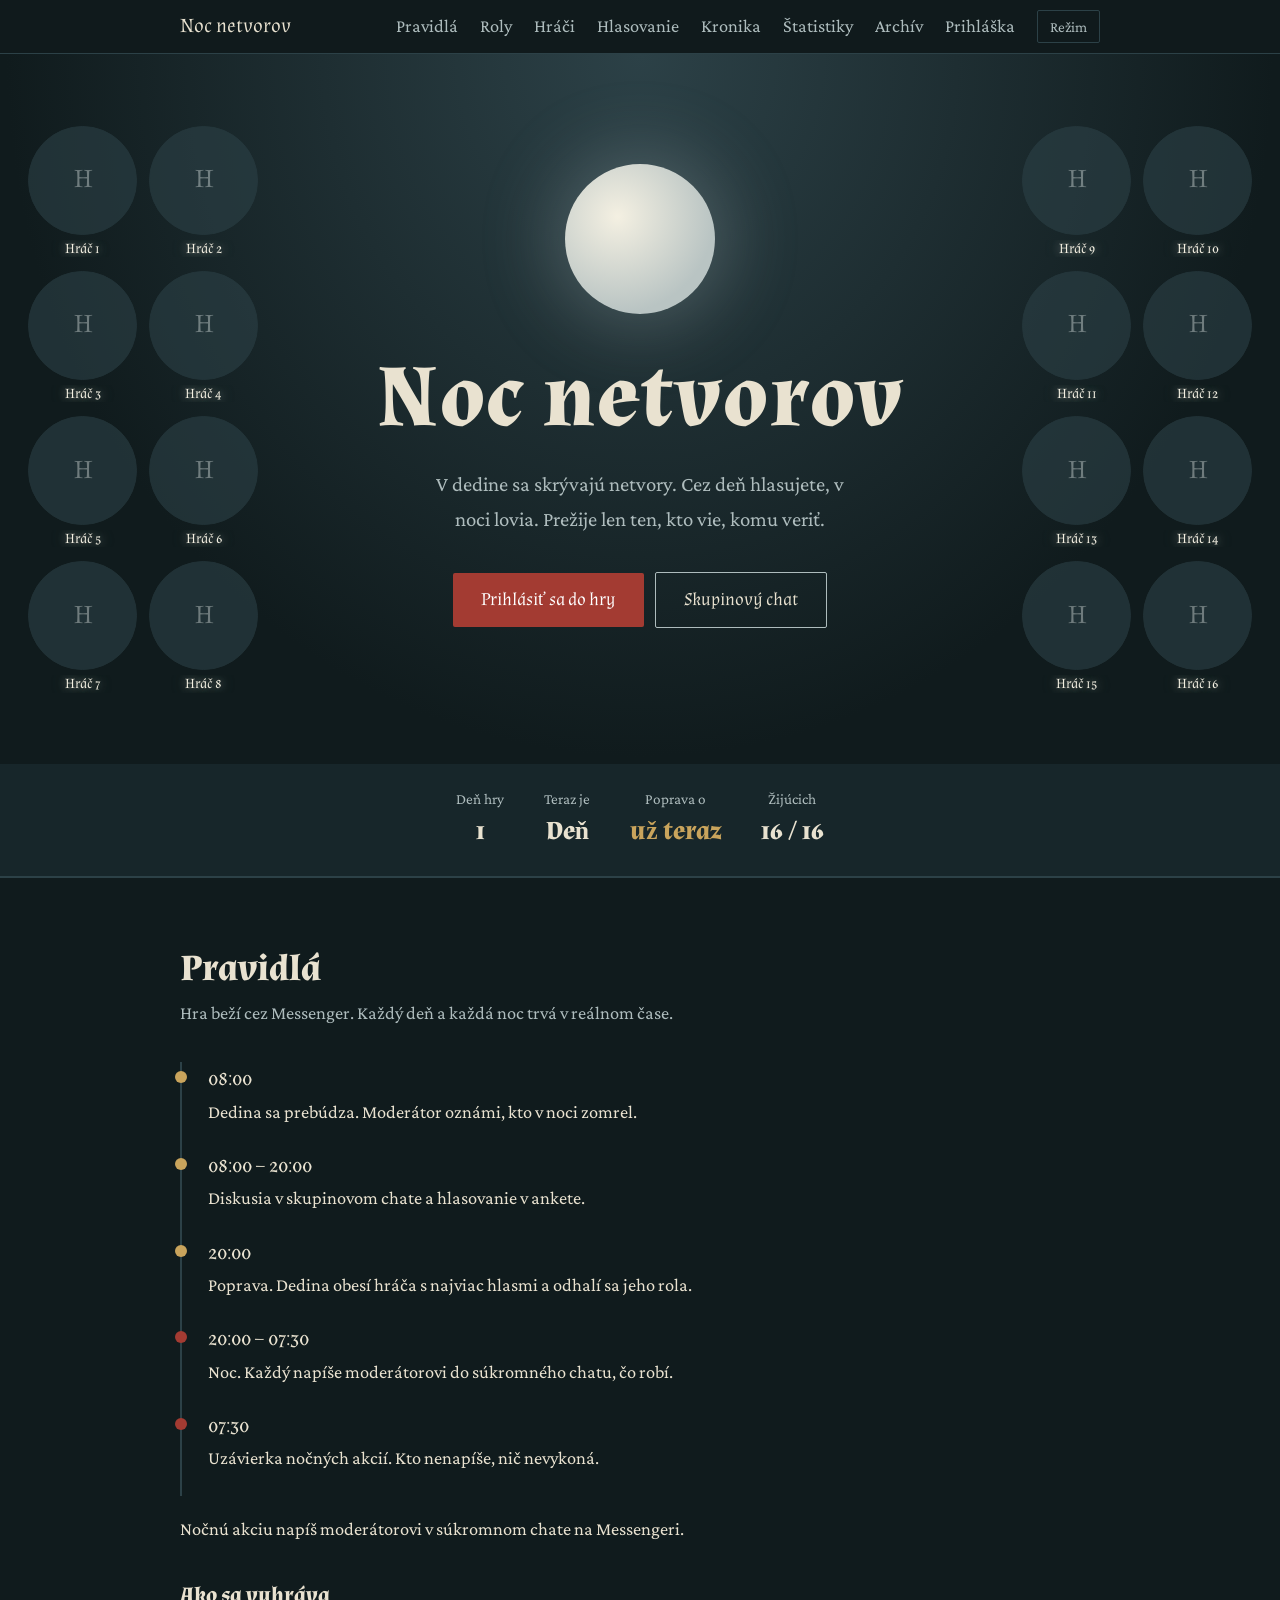
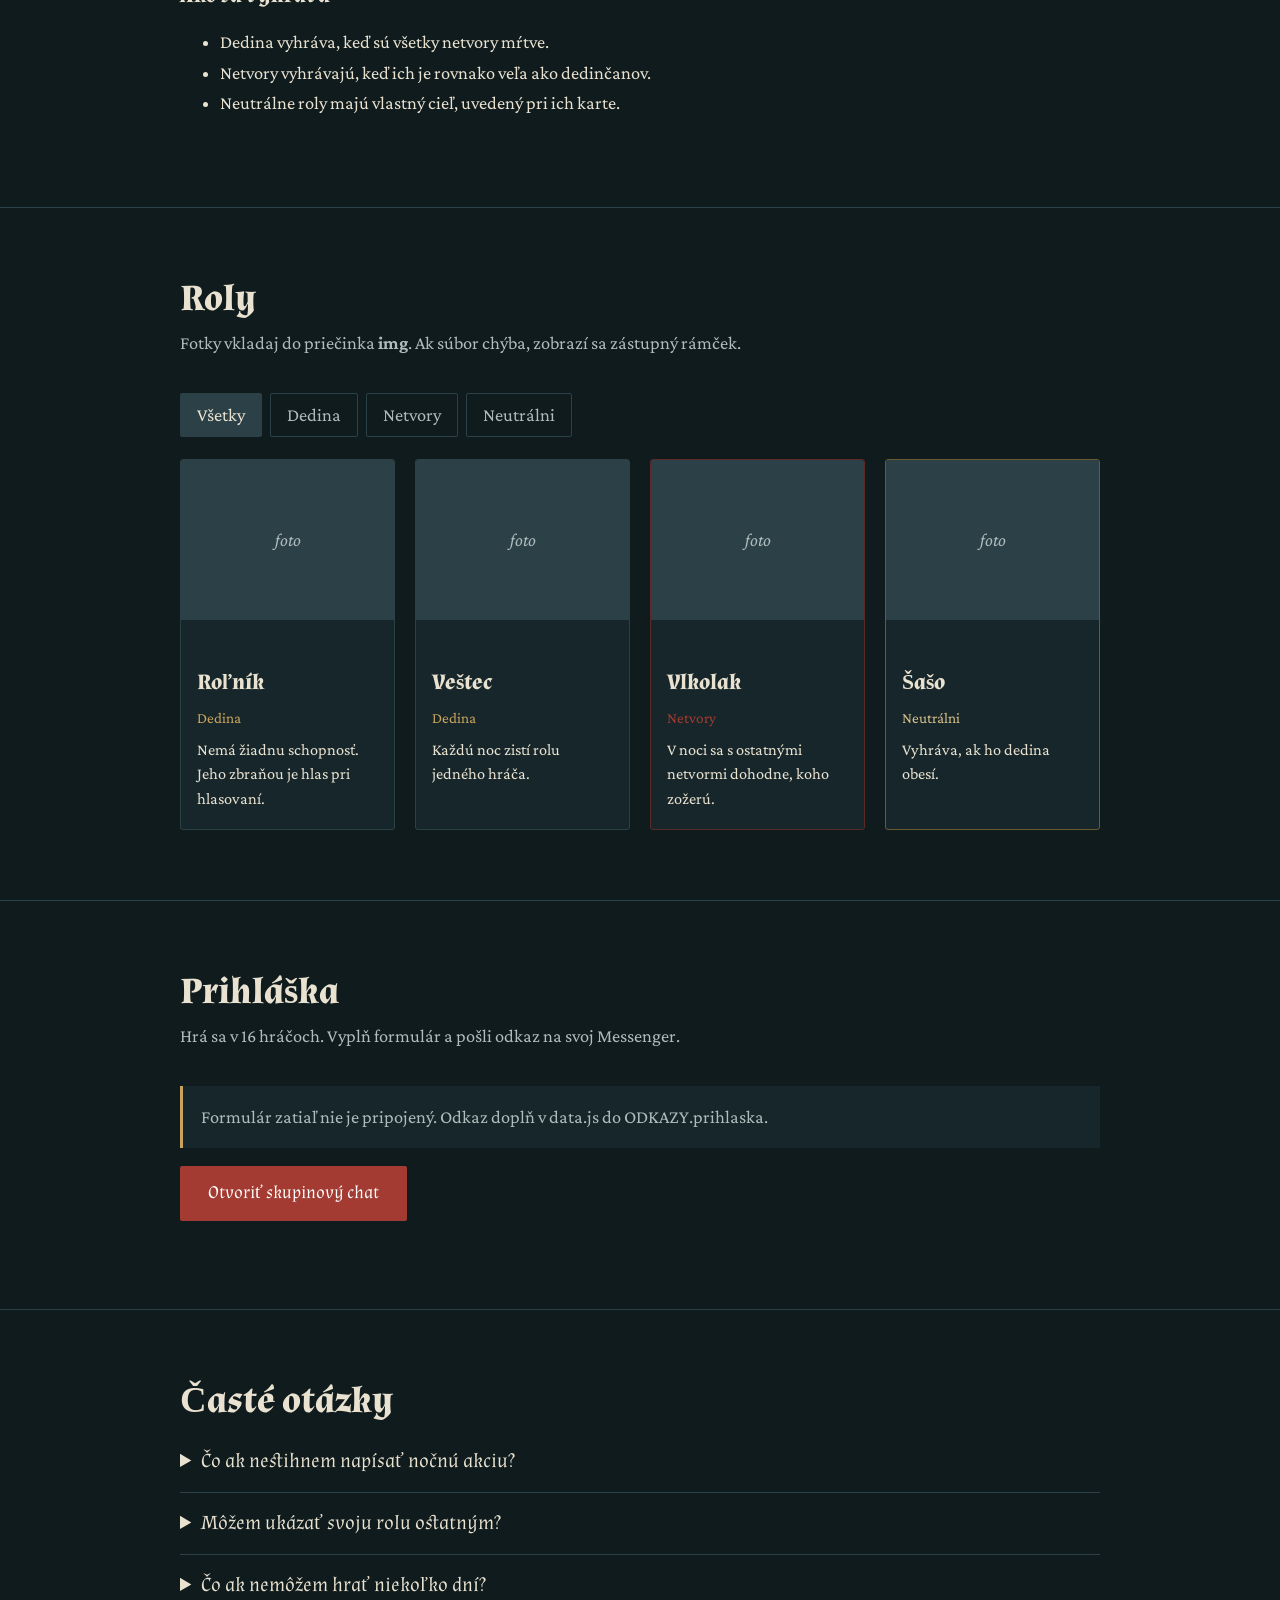
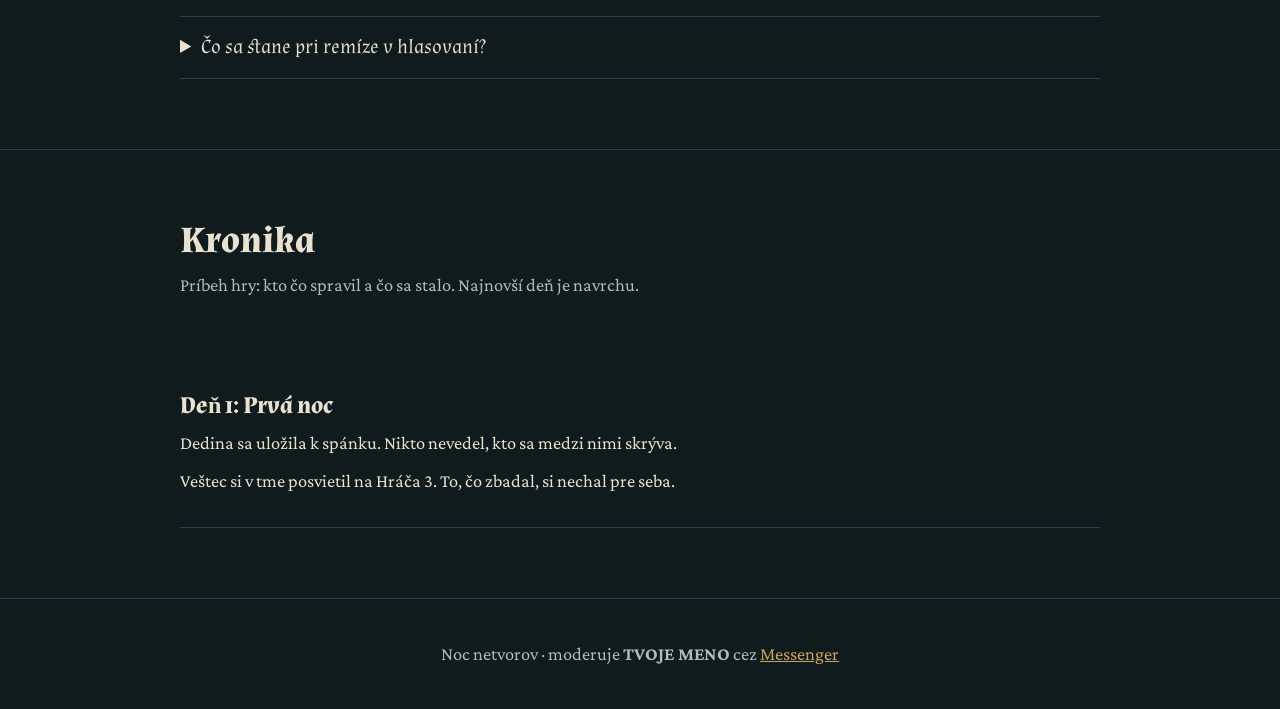
==== index.html @ ea5fb538 "Add files via upload" ====
<!DOCTYPE html>
<html lang="sk">
<head>
<meta charset="utf-8">
<meta name="viewport" content="width=device-width, initial-scale=1">
<title>Noc netvorov</title>
<meta property="og:type" content="website">
<meta property="og:title" content="Noc netvorov">
<meta property="og:description" content="Online hra na Messengeri. Dedina proti netvorom. Prihlás sa a prežiješ noc?">
<!-- ZMEŇ: za TVOJA-ADRESA dosaď adresu svojho webu z Netlify (musí byť celá, so začiatkom https://) -->
<meta property="og:image" content="https://TVOJA-ADRESA.netlify.app/img/og.jpg">
<meta name="twitter:card" content="summary_large_image">
<meta name="description" content="Online hra na Messengeri v štýle Wolvesville. Dedina proti netvorom.">
<link rel="icon" href="data:image/svg+xml,<svg xmlns=%27http://www.w3.org/2000/svg%27 viewBox=%270 0 100 100%27><text y=%27.9em%27 font-size=%2790%27>🌕</text></svg>">
<link rel="preconnect" href="https://fonts.googleapis.com">
<link rel="preconnect" href="https://fonts.gstatic.com" crossorigin>
<link href="https://fonts.googleapis.com/css2?family=Almendra:ital,wght@0,400;0,700;1,400&family=Crimson+Pro:wght@400;600&display=swap" rel="stylesheet">
<link rel="stylesheet" href="style.css">
<script src="data.js"></script>
<script src="app.js"></script>
</head>
<body>

<div id="nav"></div>

<header class="hero">
  <!-- Mozaika hráčov sa vytvára sama z data.js -->
  <div class="mozaika" id="mozaika" aria-hidden="true"></div>
  <div class="moon" aria-hidden="true"></div>
  <h1>Noc netvorov</h1>
  <!-- ZMEŇ: úvodný text -->
  <p>V dedine sa skrývajú netvory. Cez deň hlasujete, v noci lovia. Prežije len ten, kto vie, komu veriť.</p>
  <a class="btn" href="#prihlaska">Prihlásiť sa do hry</a>
  <!-- Odkaz na chat nastavíš v data.js -->
  <a class="btn druhy" href="https://m.me/ch/TVOJ_ODKAZ" target="_blank" rel="noopener" data-messenger>Skupinový chat</a>
</header>

<!-- ===================== STAV HRY ===================== -->
<!-- Upravuješ v data.js (objekt STAV a zoznam HRACI) -->
<div class="stav" aria-live="polite">
  <div class="wrap">
    <div><span>Deň hry</span><b id="s-den">1</b></div>
    <div><span>Teraz je</span><b id="s-faza">Deň</b></div>
    <div><span id="s-nazov">Ďalšia udalosť</span><b class="odpocet" id="s-odpocet">–</b></div>
    <div><span>Žijúcich</span><b id="s-zivi">16 / 16</b></div>
  </div>
</div>

<!-- ===================== PRAVIDLÁ ===================== -->
<section id="pravidla">
  <div class="wrap">
    <h2>Pravidlá</h2>
    <p class="lead">Hra beží cez Messenger. Každý deň a každá noc trvá v reálnom čase.</p>

    <!-- ZMEŇ: časy podľa seba. Trieda "den" = zlatá bodka, bez nej = červená (noc) -->
    <ol class="cas">
      <li class="den"><time>08:00</time>Dedina sa prebúdza. Moderátor oznámi, kto v noci zomrel.</li>
      <li class="den"><time>08:00 – 20:00</time>Diskusia v skupinovom chate a hlasovanie v ankete.</li>
      <li class="den"><time>20:00</time>Poprava. Dedina obesí hráča s najviac hlasmi a odhalí sa jeho rola.</li>
      <li><time>20:00 – 07:30</time>Noc. Každý napíše moderátorovi do súkromného chatu, čo robí.</li>
      <li><time>07:30</time>Uzávierka nočných akcií. Kto nenapíše, nič nevykoná.</li>
    </ol>
    <p>Nočnú akciu napíš moderátorovi v súkromnom chate na Messengeri.</p>

    <h3 style="margin:40px 0 10px">Ako sa vyhráva</h3>
    <!-- ZMEŇ: ďalšie pravidlá -->
    <ul>
      <li>Dedina vyhráva, keď sú všetky netvory mŕtve.</li>
      <li>Netvory vyhrávajú, keď ich je rovnako veľa ako dedinčanov.</li>
      <li>Neutrálne roly majú vlastný cieľ, uvedený pri ich karte.</li>
    </ul>
  </div>
</section>

<!-- ===================== ROLY ===================== -->
<section id="roly">
  <div class="wrap">
    <h2>Roly</h2>
    <p class="lead">Fotky vkladaj do priečinka <b>img</b>. Ak súbor chýba, zobrazí sa zástupný rámček.</p>

    <div class="filter" role="group" aria-label="Filter rolí">
      <button type="button" aria-pressed="true" data-f="vsetko">Všetky</button>
      <button type="button" aria-pressed="false" data-f="dedina">Dedina</button>
      <button type="button" aria-pressed="false" data-f="netvor">Netvory</button>
      <button type="button" aria-pressed="false" data-f="neutral">Neutrálni</button>
    </div>

    <div class="roly">

      <!-- ===== ŠABLÓNA ROLE: skopíruj celý blok <article>…</article> a prepíš ===== -->
      <!-- Tím: class="rola" = dedina, "rola netvor" = netvory, "rola neutral" = neutrálni -->

      <article class="rola">
        <div class="foto"><img src="img/rolnik.jpg" alt="Roľník" onerror="this.remove()"><span>foto</span></div>
        <div class="txt">
          <h3>Roľník</h3>
          <div class="tim">Dedina</div>
          <p>Nemá žiadnu schopnosť. Jeho zbraňou je hlas pri hlasovaní.</p>
        </div>
      </article>

      <article class="rola">
        <div class="foto"><img src="img/vestec.jpg" alt="Veštec" onerror="this.remove()"><span>foto</span></div>
        <div class="txt">
          <h3>Veštec</h3>
          <div class="tim">Dedina</div>
          <p>Každú noc zistí rolu jedného hráča.</p>
        </div>
      </article>

      <article class="rola netvor">
        <div class="foto"><img src="img/vlkolak.jpg" alt="Vlkolak" onerror="this.remove()"><span>foto</span></div>
        <div class="txt">
          <h3>Vlkolak</h3>
          <div class="tim">Netvory</div>
          <p>V noci sa s ostatnými netvormi dohodne, koho zožerú.</p>
        </div>
      </article>

      <article class="rola neutral">
        <div class="foto"><img src="img/saso.jpg" alt="Šašo" onerror="this.remove()"><span>foto</span></div>
        <div class="txt">
          <h3>Šašo</h3>
          <div class="tim">Neutrálni</div>
          <p>Vyhráva, ak ho dedina obesí.</p>
        </div>
      </article>

      <!-- sem pridávaj ďalšie roly -->

    </div>
  </div>
</section>

<!-- ===================== PRIHLÁŠKA ===================== -->
<section id="prihlaska">
  <div class="wrap">
    <h2>Prihláška</h2>
    <p class="lead">Hrá sa v 16 hráčoch. Vyplň formulár a pošli odkaz na svoj Messenger.</p>

    <!-- Odkaz na formulár nastavíš v data.js (ODKAZY.prihlaska) -->
    <div id="prihlaska-form"></div>
    <p><a class="btn" href="https://m.me/ch/TVOJ_ODKAZ" target="_blank" rel="noopener" data-messenger>Otvoriť skupinový chat</a></p>
  </div>
</section>

<!-- ===================== OTÁZKY ===================== -->
<section id="otazky">
  <div class="wrap">
    <h2>Časté otázky</h2>
    <!-- ZMEŇ: skopíruj <details> blok a pridaj ďalšie otázky -->
    <details><summary>Čo ak nestihnem napísať nočnú akciu?</summary><p>Moderátor ju nezapočíta a tvoja rola v tú noc nič nevykoná.</p></details>
    <details><summary>Môžem ukázať svoju rolu ostatným?</summary><p>Ak chceš, môžeš tvrdiť čokoľvek. Screenshoty z privátneho chatu s moderátorom sú zakázané.</p></details>
    <details><summary>Čo ak nemôžem hrať niekoľko dní?</summary><p>Daj vedieť vopred. Ak mlčíš dva dni po sebe, dedina ťa zoberie ako mŕtveho.</p></details>
    <details><summary>Čo sa stane pri remíze v hlasovaní?</summary><p>Nikto nie je obesený a hra pokračuje nocou.</p></details>
  </div>
</section>

<!-- ===================== KRONIKA ===================== -->
<section id="kronika">
  <div class="wrap">
    <h2>Kronika</h2>
    <p class="lead">Príbeh hry: kto čo spravil a čo sa stalo. Najnovší deň je navrchu.</p>

    <!-- Príbeh píšeš v data.js (zoznam KRONIKA), tu sa zobrazí sám -->
    <div id="kronika-zoznam"></div>
  </div>
</section>

<footer>
  <div class="wrap">Noc netvorov · moderuje <b>TVOJE MENO</b> cez <a href="https://m.me/ch/TVOJ_ODKAZ" data-messenger target="_blank" rel="noopener">Messenger</a></div>
</footer>

</body>
</html>
---- style.css ----
:root{
  --noc:#101b1d; --noc2:#17262a; --hmla:#2c4147;
  --kost:#e9e2d0; --striebro:#aebcbd; --krv:#a33b32; --zlato:#c9a45c; --mesiac:#f4f0e2;
  color-scheme: dark;
}
*{box-sizing:border-box}
html{scroll-behavior:smooth;scroll-padding-top:70px}
body{margin:0;background:var(--noc);color:var(--kost);font-family:"Crimson Pro",Georgia,serif;font-size:1.15rem;line-height:1.65}
h1,h2,h3{font-family:Almendra,Georgia,serif;font-weight:700;line-height:1.15;margin:0}
a{color:var(--zlato)}
a:focus-visible,button:focus-visible{outline:2px solid var(--zlato);outline-offset:3px}
.wrap{max-width:960px;margin:0 auto;padding:0 20px}

/* Navigácia */
nav{position:sticky;top:0;z-index:10;background:rgba(16,27,29,.94);border-bottom:1px solid var(--hmla)}
nav .wrap{display:flex;gap:6px 22px;flex-wrap:wrap;align-items:center;padding-top:10px;padding-bottom:10px}
nav b{font-family:Almendra,serif;font-size:1.25rem;margin-right:auto}
nav a{text-decoration:none;color:var(--striebro)}
nav a:hover{color:var(--kost)}

/* Hero */
.hero{position:relative;overflow:hidden;text-align:center;padding:110px 20px 130px;
  background:radial-gradient(ellipse at 50% 0%,var(--hmla),var(--noc) 70%)}
.moon{width:150px;height:150px;border-radius:50%;margin:0 auto 34px;
  background:radial-gradient(circle at 35% 35%,#f4f0e2,#b9c4c3 70%);box-shadow:0 0 70px 14px rgba(174,188,189,.28)}
.hero h1{font-size:clamp(2.8rem,9vw,5.5rem);letter-spacing:.02em}
.hero p{max-width:34ch;margin:18px auto 30px;color:var(--striebro);font-size:1.3rem}
.btn{display:inline-block;padding:12px 28px;background:var(--krv);color:var(--kost);text-decoration:none;font-family:Almendra,serif;font-size:1.15rem;border-radius:2px}
.btn:hover{background:#b94a40}

section{padding:70px 0;border-top:1px solid var(--hmla)}
section h2{font-size:2.3rem;margin-bottom:8px}
.lead{color:var(--striebro);margin:0 0 34px;max-width:60ch}

/* Pravidlá – časová os dňa a noci */
.cas{list-style:none;margin:0;padding:0;border-left:2px solid var(--hmla)}
.cas li{position:relative;padding:0 0 22px 26px}
.cas li::before{content:"";position:absolute;left:-7px;top:9px;width:12px;height:12px;border-radius:50%;background:var(--krv)}
.cas li.den::before{background:var(--zlato)}
.cas time{font-family:Almendra,serif;font-size:1.3rem;display:block}

/* Roly */
.roly{display:grid;grid-template-columns:repeat(auto-fill,minmax(210px,1fr));gap:20px;margin-top:10px}
.rola{background:var(--noc2);border:1px solid var(--hmla);border-radius:3px;overflow:hidden}
.rola .foto{aspect-ratio:4/3;background:var(--hmla);display:grid;place-items:center;color:var(--striebro);font-style:italic}
.rola .foto img{width:100%;height:100%;object-fit:cover;display:block}
.rola div.txt{padding:14px 16px 18px}
.rola h3{font-size:1.35rem}
.rola .tim{font-size:.95rem;margin:2px 0 8px;color:var(--zlato)}
.rola.netvor .tim{color:var(--krv)}
.rola.netvor{border-color:#5b2a27}
.rola p{margin:0;font-size:1.02rem;line-height:1.5}

/* Tabuľka hráčov */
table{width:100%;border-collapse:collapse}
th,td{text-align:left;padding:10px 12px;border-bottom:1px solid var(--hmla)}
th{font-family:Almendra,serif;font-weight:400;color:var(--striebro)}
.mrtvy td{color:#7d8c8d;text-decoration:line-through}
.mrtvy td:last-child{text-decoration:none}
.tbl{overflow-x:auto}

/* Kronika */
.den-zaznam{padding:22px 0;border-bottom:1px solid var(--hmla)}
.den-zaznam h3{font-size:1.5rem;margin-bottom:6px}
.den-zaznam .noc{color:var(--striebro)}
.den-zaznam .poprava{color:var(--krv)}

iframe{width:100%;border:1px solid var(--hmla);border-radius:3px;background:var(--noc2)}
.poznamka{padding:16px 18px;background:var(--noc2);border-left:3px solid var(--zlato);color:var(--striebro)}
footer{padding:40px 0;text-align:center;color:var(--striebro);border-top:1px solid var(--hmla)}

@media (prefers-reduced-motion:reduce){html{scroll-behavior:auto}}

/* Stav hry */
.stav{background:var(--noc2);border-bottom:1px solid var(--hmla)}
.stav .wrap{display:flex;flex-wrap:wrap;gap:10px 40px;justify-content:center;padding-top:22px;padding-bottom:22px;text-align:center}
.stav div span{display:block;color:var(--striebro);font-size:.95rem}
.stav div b{font-family:Almendra,serif;font-size:1.6rem;font-weight:700}
.stav .odpocet{color:var(--zlato)}
/* Filter rolí */
.filter{display:flex;flex-wrap:wrap;gap:8px;margin-bottom:22px}
.filter button{background:none;border:1px solid var(--hmla);color:var(--striebro);padding:6px 16px;font:inherit;border-radius:2px;cursor:pointer}
.filter button[aria-pressed="true"]{background:var(--hmla);color:var(--kost)}
.rola.neutral{border-color:#6b5a30}
.rola.neutral .tim{color:#d9c28a}
.rola[hidden]{display:none}
/* Otázky */
details{border-bottom:1px solid var(--hmla);padding:14px 0}
summary{cursor:pointer;font-family:Almendra,serif;font-size:1.25rem}
details p{margin:10px 0 0;color:var(--striebro)}
.btn.druhy{background:none;border:1px solid var(--striebro);color:var(--kost);margin-left:8px}
.btn.druhy:hover{background:var(--hmla)}
.hero .btn{margin:6px 4px}

/* ===== Svetlý režim ===== */
html[data-theme="svetla"]{
  --noc:#f1ebdc; --noc2:#e6dfcb; --hmla:#cbc1a6;
  --kost:#1e2b2d; --striebro:#4a5b5d; --krv:#9a2e26; --zlato:#7a5a14; --mesiac:#5b4510;
  color-scheme: light;
}
html[data-theme="svetla"] nav{background:rgba(241,235,220,.95)}
.btn{color:#fff}
.btn.druhy{color:var(--kost)}
html[data-theme="svetla"] .moon{background:radial-gradient(circle at 35% 35%,#fffdf4,#d9d2bd 70%);box-shadow:0 0 60px 12px rgba(122,90,20,.18)}

/* ===== Navigácia – nástroje ===== */
nav .logo{font-family:Almendra,serif;font-size:1.25rem;margin-right:auto;color:var(--kost)}
nav .nastroje{display:flex;gap:6px}
nav .nastroje button{background:none;border:1px solid var(--hmla);color:var(--striebro);padding:3px 12px;font:inherit;font-size:.95rem;border-radius:2px;cursor:pointer}
nav .nastroje button[aria-pressed="true"]{background:var(--hmla);color:var(--kost)}
nav b{display:none}

/* ===== Mozaika hráčov v pozadí úvodu ===== */
.hero>*:not(.mozaika){position:relative;z-index:1}
.mozaika{position:absolute;inset:0;z-index:0;display:flex;justify-content:space-between;align-items:center;
  padding:16px 28px;pointer-events:none}
.mozaika .strana{display:grid;grid-template-columns:repeat(2,1fr);gap:14px 12px;width:min(24%,230px)}
.mozaika .strana>a{display:block;text-align:center;min-width:0;pointer-events:auto}
.mozaika .av{width:100%;opacity:.6;transition:opacity .2s,box-shadow .2s,border-color .2s}
.mozaika em{display:block;margin-top:5px;font:normal 400 .9rem/1.2 Almendra,Georgia,serif;color:var(--mesiac);
  text-shadow:0 0 8px rgba(244,240,226,.55),0 0 18px rgba(174,188,189,.35);white-space:nowrap;overflow:hidden;text-overflow:ellipsis}
html[data-theme="svetla"] .mozaika em{text-shadow:0 0 8px rgba(122,90,20,.25)}
.mozaika a:hover .av{opacity:1;border-color:var(--mesiac);box-shadow:0 0 18px 3px rgba(244,240,226,.45)}
.mozaika .mrtvy .av{filter:grayscale(1);opacity:.35}
.mozaika .mrtvy em{color:var(--striebro);text-shadow:none;text-decoration:line-through;opacity:.7}

/* ===== Avatar hráča ===== */
.av{position:relative;display:block;aspect-ratio:1;border-radius:50%;overflow:hidden;background:var(--hmla);border:1px solid var(--hmla)}
.av::before{content:attr(data-i);position:absolute;inset:0;display:grid;place-items:center;font-family:Almendra,serif;font-size:1.6rem;color:var(--striebro)}
.av img{position:absolute;inset:0;width:100%;height:100%;object-fit:cover}
.av.velky{width:110px;margin:0 auto 8px}

/* ===== Hráči ===== */
.hraci-steny{display:grid;grid-template-columns:repeat(auto-fill,minmax(130px,1fr));gap:22px 14px;margin:10px 0 50px;text-align:center}
.hrac b{display:block;font-family:Almendra,serif;font-size:1.1rem}
.hrac small{color:var(--zlato)}
.hrac.mrtvy .av{filter:grayscale(1);opacity:.55}
.hrac.mrtvy b{text-decoration:line-through;color:var(--striebro)}
.hrac.mrtvy small{color:var(--krv)}
.pocet{font-family:Almendra,serif;font-size:1.2rem}
td.pocet{width:90px}
h3{margin:36px 0 10px}

/* ===== Archív ===== */
.archiv-hra{background:var(--noc2);border:1px solid var(--hmla);border-left:3px solid var(--zlato);padding:18px 22px;margin-bottom:18px;border-radius:2px}
.archiv-hra h3{margin:0 0 4px;font-size:1.5rem}
.archiv-hra .meta{color:var(--striebro);font-size:1rem}
.archiv-hra p{margin:10px 0 0}
.archiv-hra .vitazi{color:var(--zlato)}
.prvy-radok{padding-top:50px}

@media (max-width:700px){
  .hero{padding:170px 16px 180px}
  .mozaika{flex-direction:column;justify-content:space-between;align-items:stretch;padding:10px 12px}
  .mozaika .strana{grid-template-columns:repeat(4,1fr);width:100%;gap:8px;justify-items:center}
  .mozaika .strana>a{width:100%;max-width:62px}
  .mozaika em{font-size:.7rem}
}

/* ===== Archív: priebeh hry ===== */
.archiv-hra details.priebeh{margin-top:14px;border-top:1px solid var(--hmla);padding-top:12px}
.archiv-hra h4{font-family:Almendra,serif;font-size:1.15rem;margin:18px 0 8px;color:var(--striebro)}
.archiv-hra .den-zaznam{padding:12px 0}
.archiv-hra .den-zaznam h3{font-size:1.2rem}
.archiv-hra .den-zaznam p{margin:4px 0}
.hlasy-riadok{color:var(--striebro);font-size:1rem}
#exp-out{width:100%;font:.85rem/1.4 ui-monospace,Consolas,monospace;background:var(--noc);color:var(--kost);border:1px solid var(--hmla);padding:10px}

.zmaz{background:none;border:1px solid var(--krv);color:var(--krv);padding:6px 14px;font:inherit;border-radius:2px;cursor:pointer}
.zmaz:hover{background:var(--krv);color:#fff}

/* ===== Dni: obete a hlasovanie ===== */
.den-blok{margin-bottom:34px}
.ranne{padding:12px 16px;background:var(--noc2);border-left:3px solid var(--krv);margin:6px 0 16px}
.obet{font-family:Almendra,serif;font-size:1.15rem;color:var(--krv)}

/* ===== Príbeh ===== */
.den-zaznam p{margin:8px 0;max-width:68ch}

/* ===== Odkazy v mozaike a na stene hráčov ===== */
.mozaika .strana>a{color:inherit;text-decoration:none}
a.hrac{display:block;color:inherit;text-decoration:none}
a.hrac:hover .av{border-color:var(--mesiac);box-shadow:0 0 16px 2px rgba(244,240,226,.35)}
a.hrac:hover b{color:var(--zlato)}

/* ===== Profil hráča ===== */
.profil-hlavicka{display:flex;gap:26px;align-items:center;flex-wrap:wrap;margin-bottom:10px}
.profil-hlavicka .av.velky{width:150px;margin:0}
.profil-hlavicka h2{margin-bottom:6px}
.profil-hlavicka .lead{margin-bottom:10px}
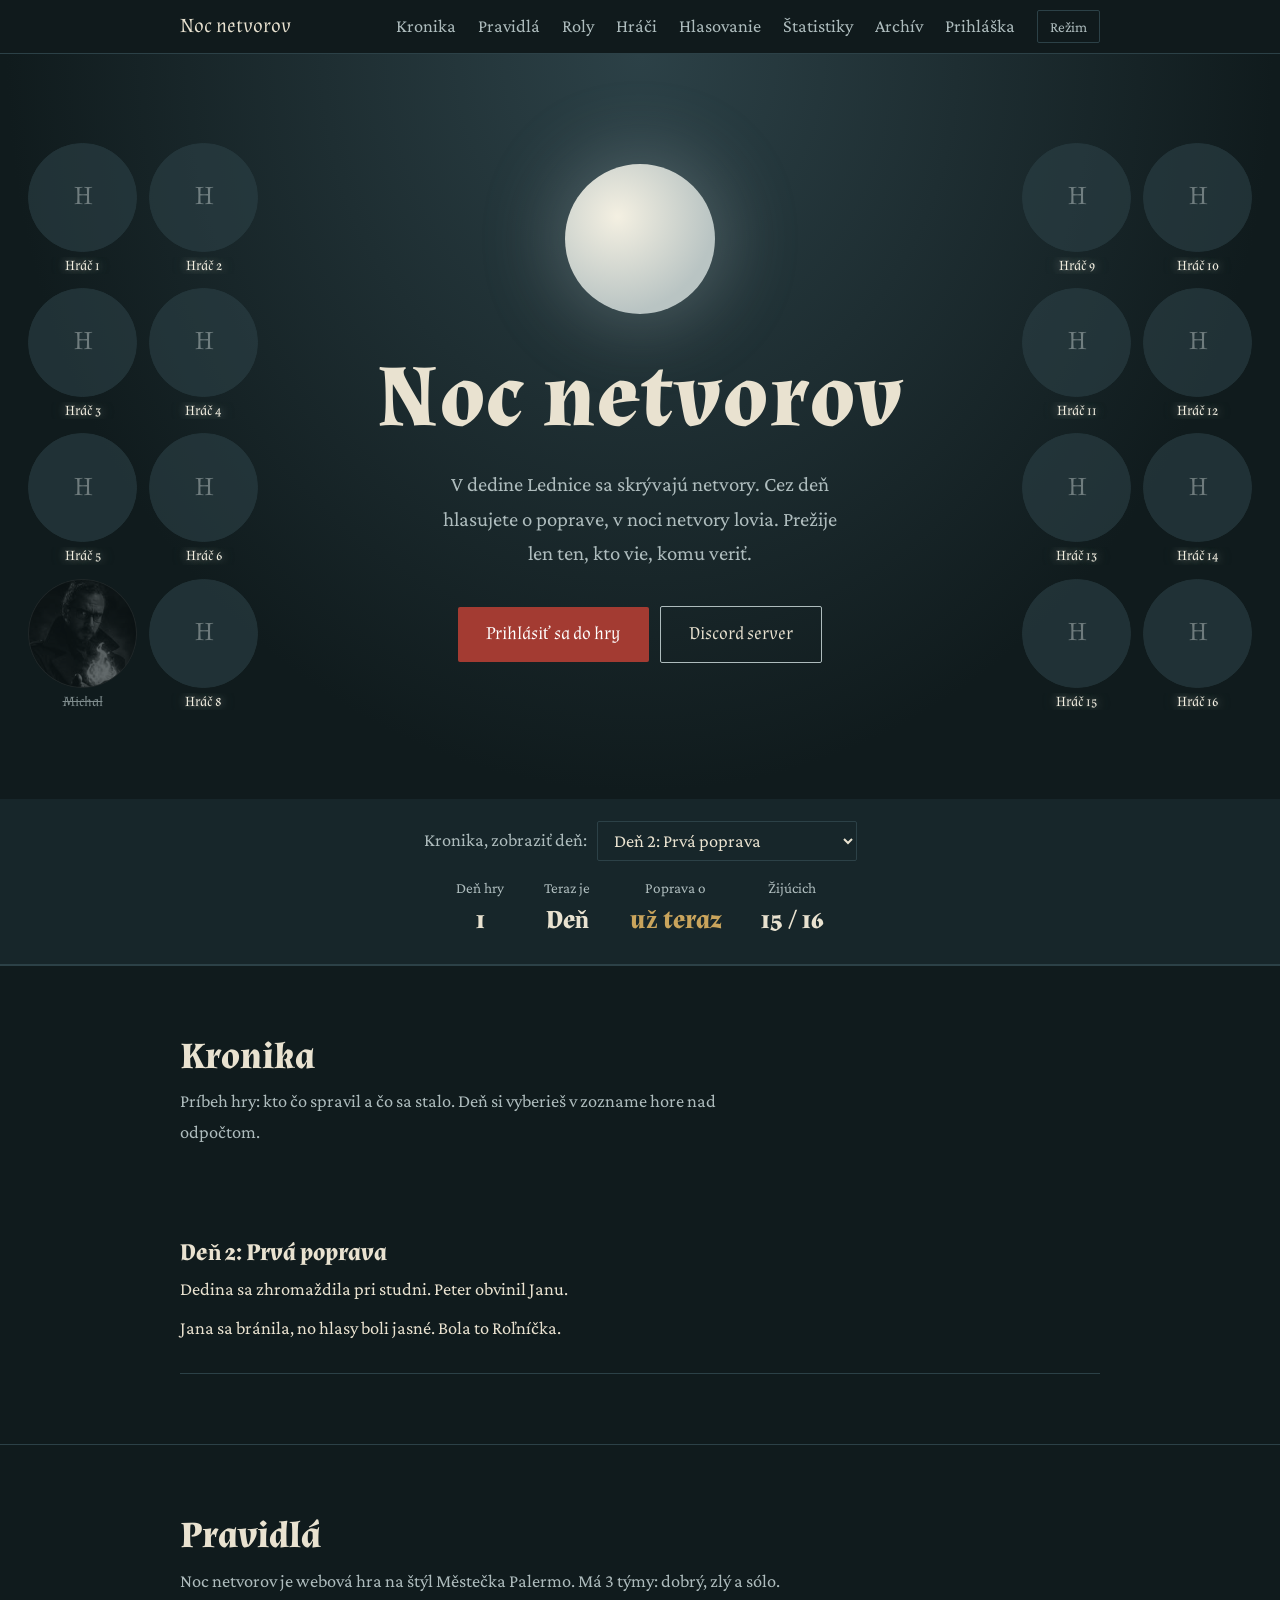
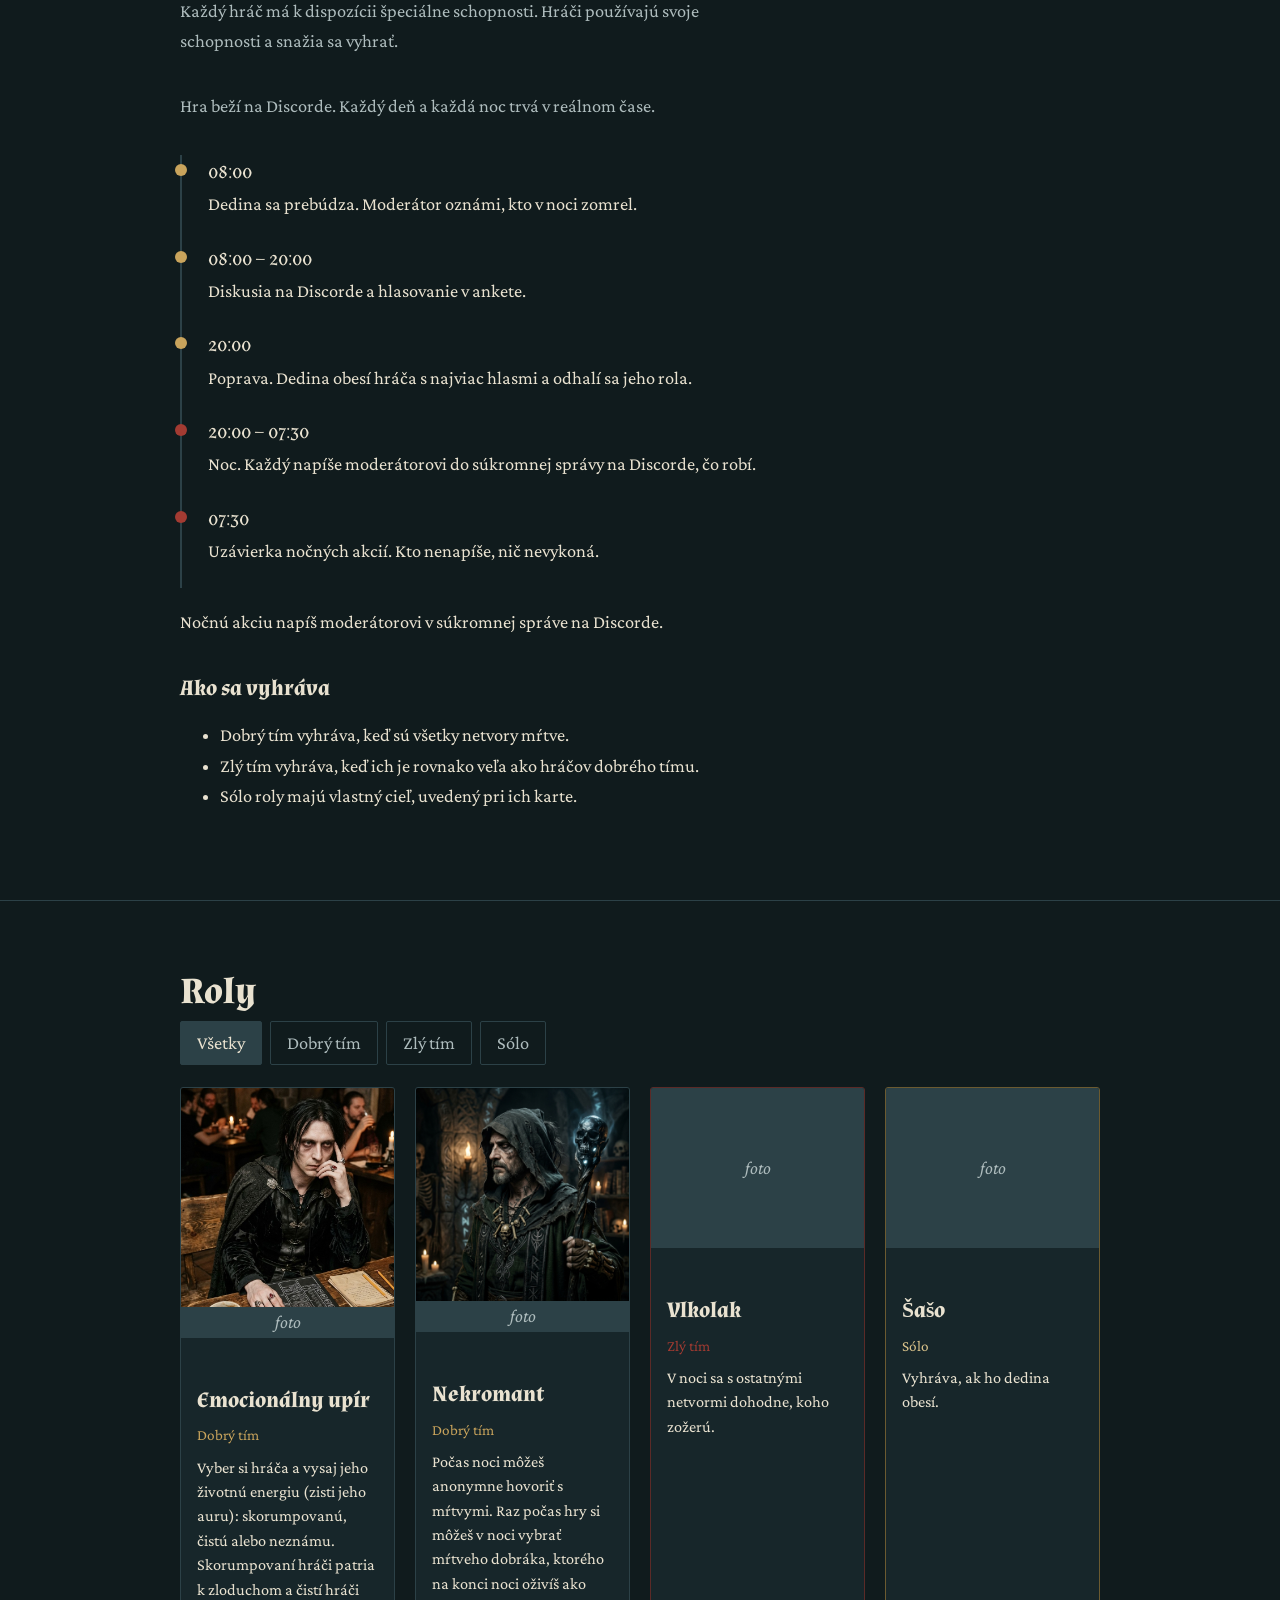
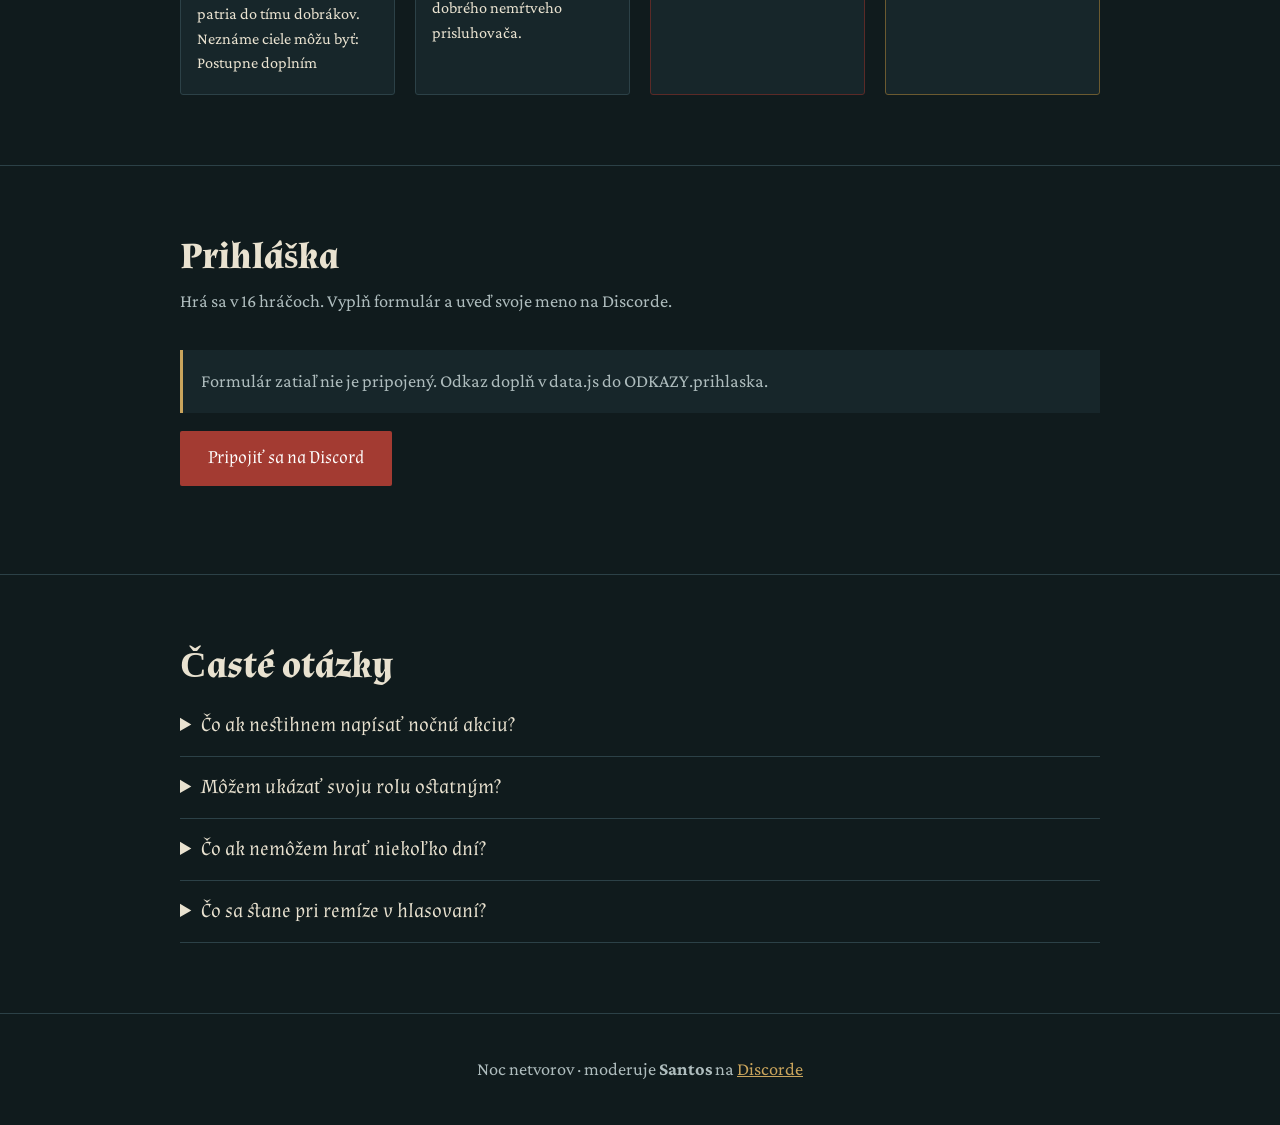
==== commit 7ca73214: "Add files via upload" ====
--- a/index.html
+++ b/index.html
@@ -6,11 +6,11 @@
 <title>Noc netvorov</title>
 <meta property="og:type" content="website">
 <meta property="og:title" content="Noc netvorov">
-<meta property="og:description" content="Online hra na Messengeri. Dedina proti netvorom. Prihlás sa a prežiješ noc?">
+<meta property="og:description" content="Online hra na Discorde v štýle Městečka Palermo. Dobrý tím proti zlému. Prežiješ noc?">
 <!-- ZMEŇ: za TVOJA-ADRESA dosaď adresu svojho webu z Netlify (musí byť celá, so začiatkom https://) -->
 <meta property="og:image" content="https://TVOJA-ADRESA.netlify.app/img/og.jpg">
 <meta name="twitter:card" content="summary_large_image">
-<meta name="description" content="Online hra na Messengeri v štýle Wolvesville. Dedina proti netvorom.">
+<meta name="description" content="Online hra na Discorde v štýle Městečka Palermo. Dobrý tím, zlý tím a sólo.">
 <link rel="icon" href="data:image/svg+xml,<svg xmlns=%27http://www.w3.org/2000/svg%27 viewBox=%270 0 100 100%27><text y=%27.9em%27 font-size=%2790%27>🌕</text></svg>">
 <link rel="preconnect" href="https://fonts.googleapis.com">
 <link rel="preconnect" href="https://fonts.gstatic.com" crossorigin>
@@ -29,16 +29,19 @@
   <div class="moon" aria-hidden="true"></div>
   <h1>Noc netvorov</h1>
   <!-- ZMEŇ: úvodný text -->
-  <p>V dedine sa skrývajú netvory. Cez deň hlasujete, v noci lovia. Prežije len ten, kto vie, komu veriť.</p>
+  <p>V dedine Lednice sa skrývajú netvory. Cez deň hlasujete o poprave, v noci netvory lovia. Prežije len ten, kto vie, komu veriť.</p>
   <a class="btn" href="#prihlaska">Prihlásiť sa do hry</a>
   <!-- Odkaz na chat nastavíš v data.js -->
-  <a class="btn druhy" href="https://m.me/ch/TVOJ_ODKAZ" target="_blank" rel="noopener" data-messenger>Skupinový chat</a>
+  <a class="btn druhy" href="https://discord.gg/TVOJ_ODKAZ" target="_blank" rel="noopener" data-chat>Discord server</a>
 </header>
 
 <!-- ===================== STAV HRY ===================== -->
 <!-- Upravuješ v data.js (objekt STAV a zoznam HRACI) -->
 <div class="stav" aria-live="polite">
   <div class="wrap">
+    <label class="kron-vyber">Kronika, zobraziť deň:
+      <select id="kronika-vyber"></select>
+    </label>
     <div><span>Deň hry</span><b id="s-den">1</b></div>
     <div><span>Teraz je</span><b id="s-faza">Deň</b></div>
     <div><span id="s-nazov">Ďalšia udalosť</span><b class="odpocet" id="s-odpocet">–</b></div>
@@ -46,28 +49,40 @@
   </div>
 </div>
 
+<!-- ===================== KRONIKA ===================== -->
+<section id="kronika">
+  <div class="wrap">
+    <h2>Kronika</h2>
+    <p class="lead">Príbeh hry: kto čo spravil a čo sa stalo. Deň si vyberieš v zozname hore nad odpočtom.</p>
+
+    <!-- Príbeh píšeš v data.js (zoznam KRONIKA), tu sa zobrazí sám -->
+    <div id="kronika-zoznam"></div>
+  </div>
+</section>
+
 <!-- ===================== PRAVIDLÁ ===================== -->
 <section id="pravidla">
   <div class="wrap">
     <h2>Pravidlá</h2>
-    <p class="lead">Hra beží cez Messenger. Každý deň a každá noc trvá v reálnom čase.</p>
+    <p class="lead">Noc netvorov je webová hra na štýl Městečka Palermo. Má 3 týmy: dobrý, zlý a sólo. Každý hráč má k dispozícii špeciálne schopnosti. Hráči používajú svoje schopnosti a snažia sa vyhrať.</p>
+    <p class="lead">Hra beží na Discorde. Každý deň a každá noc trvá v reálnom čase.</p>
 
     <!-- ZMEŇ: časy podľa seba. Trieda "den" = zlatá bodka, bez nej = červená (noc) -->
     <ol class="cas">
       <li class="den"><time>08:00</time>Dedina sa prebúdza. Moderátor oznámi, kto v noci zomrel.</li>
-      <li class="den"><time>08:00 – 20:00</time>Diskusia v skupinovom chate a hlasovanie v ankete.</li>
+      <li class="den"><time>08:00 – 20:00</time>Diskusia na Discorde a hlasovanie v ankete.</li>
       <li class="den"><time>20:00</time>Poprava. Dedina obesí hráča s najviac hlasmi a odhalí sa jeho rola.</li>
-      <li><time>20:00 – 07:30</time>Noc. Každý napíše moderátorovi do súkromného chatu, čo robí.</li>
+      <li><time>20:00 – 07:30</time>Noc. Každý napíše moderátorovi do súkromnej správy na Discorde, čo robí.</li>
       <li><time>07:30</time>Uzávierka nočných akcií. Kto nenapíše, nič nevykoná.</li>
     </ol>
-    <p>Nočnú akciu napíš moderátorovi v súkromnom chate na Messengeri.</p>
+    <p>Nočnú akciu napíš moderátorovi v súkromnej správe na Discorde.</p>
 
     <h3 style="margin:40px 0 10px">Ako sa vyhráva</h3>
     <!-- ZMEŇ: ďalšie pravidlá -->
     <ul>
-      <li>Dedina vyhráva, keď sú všetky netvory mŕtve.</li>
-      <li>Netvory vyhrávajú, keď ich je rovnako veľa ako dedinčanov.</li>
-      <li>Neutrálne roly majú vlastný cieľ, uvedený pri ich karte.</li>
+      <li>Dobrý tím vyhráva, keď sú všetky netvory mŕtve.</li>
+      <li>Zlý tím vyhráva, keď ich je rovnako veľa ako hráčov dobrého tímu.</li>
+      <li>Sólo roly majú vlastný cieľ, uvedený pri ich karte.</li>
     </ul>
   </div>
 </section>
@@ -76,35 +91,38 @@
 <section id="roly">
   <div class="wrap">
     <h2>Roly</h2>
-    <p class="lead">Fotky vkladaj do priečinka <b>img</b>. Ak súbor chýba, zobrazí sa zástupný rámček.</p>
+    <!--<p class="lead">Fotky vkladaj do priečinka <b>img</b>. Ak súbor chýba, zobrazí sa zástupný rámček.</p> -->
 
     <div class="filter" role="group" aria-label="Filter rolí">
       <button type="button" aria-pressed="true" data-f="vsetko">Všetky</button>
-      <button type="button" aria-pressed="false" data-f="dedina">Dedina</button>
-      <button type="button" aria-pressed="false" data-f="netvor">Netvory</button>
-      <button type="button" aria-pressed="false" data-f="neutral">Neutrálni</button>
+      <button type="button" aria-pressed="false" data-f="dedina">Dobrý tím</button>
+      <button type="button" aria-pressed="false" data-f="netvor">Zlý tím</button>
+      <button type="button" aria-pressed="false" data-f="neutral">Sólo</button>
     </div>
 
     <div class="roly">
 
       <!-- ===== ŠABLÓNA ROLE: skopíruj celý blok <article>…</article> a prepíš ===== -->
-      <!-- Tím: class="rola" = dedina, "rola netvor" = netvory, "rola neutral" = neutrálni -->
+      <!-- Tím: class="rola" = dobrý, "rola netvor" = zlý, "rola neutral" = sólo -->
 
       <article class="rola">
-        <div class="foto"><img src="img/rolnik.jpg" alt="Roľník" onerror="this.remove()"><span>foto</span></div>
+        <div class="foto"><img src="img/emupir.jpg" alt="Emocionálny upír" onerror="this.remove()"><span>foto</span></div>
         <div class="txt">
-          <h3>Roľník</h3>
-          <div class="tim">Dedina</div>
-          <p>Nemá žiadnu schopnosť. Jeho zbraňou je hlas pri hlasovaní.</p>
+          <h3>Emocionálny upír</h3>
+          <div class="tim">Dobrý tím</div>
+          <p>
+Vyber si hráča a vysaj jeho životnú energiu (zisti jeho auru): skorumpovanú, čistú alebo neznámu. Skorumpovaní hráči patria k zloduchom a čistí hráči patria do tímu dobrákov. <br>
+
+Neznáme ciele môžu byť: Postupne doplním</p>
         </div>
       </article>
 
       <article class="rola">
-        <div class="foto"><img src="img/vestec.jpg" alt="Veštec" onerror="this.remove()"><span>foto</span></div>
+        <div class="foto"><img src="img/nekromant.jpg" alt="Nekromant" onerror="this.remove()"><span>foto</span></div>
         <div class="txt">
-          <h3>Veštec</h3>
-          <div class="tim">Dedina</div>
-          <p>Každú noc zistí rolu jedného hráča.</p>
+          <h3>Nekromant</h3>
+          <div class="tim">Dobrý tím</div>
+          <p>Počas noci môžeš anonymne hovoriť s mŕtvymi. Raz počas hry si môžeš v noci vybrať mŕtveho dobráka, ktorého na konci noci oživíš ako dobrého nemŕtveho prisluhovača.</p>
         </div>
       </article>
 
@@ -112,7 +130,7 @@
         <div class="foto"><img src="img/vlkolak.jpg" alt="Vlkolak" onerror="this.remove()"><span>foto</span></div>
         <div class="txt">
           <h3>Vlkolak</h3>
-          <div class="tim">Netvory</div>
+          <div class="tim">Zlý tím</div>
           <p>V noci sa s ostatnými netvormi dohodne, koho zožerú.</p>
         </div>
       </article>
@@ -121,7 +139,7 @@
         <div class="foto"><img src="img/saso.jpg" alt="Šašo" onerror="this.remove()"><span>foto</span></div>
         <div class="txt">
           <h3>Šašo</h3>
-          <div class="tim">Neutrálni</div>
+          <div class="tim">Sólo</div>
           <p>Vyhráva, ak ho dedina obesí.</p>
         </div>
       </article>
@@ -136,11 +154,11 @@
 <section id="prihlaska">
   <div class="wrap">
     <h2>Prihláška</h2>
-    <p class="lead">Hrá sa v 16 hráčoch. Vyplň formulár a pošli odkaz na svoj Messenger.</p>
+    <p class="lead">Hrá sa v 16 hráčoch. Vyplň formulár a uveď svoje meno na Discorde.</p>
 
     <!-- Odkaz na formulár nastavíš v data.js (ODKAZY.prihlaska) -->
     <div id="prihlaska-form"></div>
-    <p><a class="btn" href="https://m.me/ch/TVOJ_ODKAZ" target="_blank" rel="noopener" data-messenger>Otvoriť skupinový chat</a></p>
+    <p><a class="btn" href="https://discord.gg/TVOJ_ODKAZ" target="_blank" rel="noopener" data-chat>Pripojiť sa na Discord</a></p>
   </div>
 </section>
 
@@ -150,25 +168,15 @@
     <h2>Časté otázky</h2>
     <!-- ZMEŇ: skopíruj <details> blok a pridaj ďalšie otázky -->
     <details><summary>Čo ak nestihnem napísať nočnú akciu?</summary><p>Moderátor ju nezapočíta a tvoja rola v tú noc nič nevykoná.</p></details>
-    <details><summary>Môžem ukázať svoju rolu ostatným?</summary><p>Ak chceš, môžeš tvrdiť čokoľvek. Screenshoty z privátneho chatu s moderátorom sú zakázané.</p></details>
+    <details><summary>Môžem ukázať svoju rolu ostatným?</summary><p>Ak chceš, môžeš tvrdiť čokoľvek. Screenshoty zo súkromných správ s moderátorom sú zakázané.</p></details>
     <details><summary>Čo ak nemôžem hrať niekoľko dní?</summary><p>Daj vedieť vopred. Ak mlčíš dva dni po sebe, dedina ťa zoberie ako mŕtveho.</p></details>
     <details><summary>Čo sa stane pri remíze v hlasovaní?</summary><p>Nikto nie je obesený a hra pokračuje nocou.</p></details>
   </div>
 </section>
 
-<!-- ===================== KRONIKA ===================== -->
-<section id="kronika">
-  <div class="wrap">
-    <h2>Kronika</h2>
-    <p class="lead">Príbeh hry: kto čo spravil a čo sa stalo. Najnovší deň je navrchu.</p>
-
-    <!-- Príbeh píšeš v data.js (zoznam KRONIKA), tu sa zobrazí sám -->
-    <div id="kronika-zoznam"></div>
-  </div>
-</section>
 
 <footer>
-  <div class="wrap">Noc netvorov · moderuje <b>TVOJE MENO</b> cez <a href="https://m.me/ch/TVOJ_ODKAZ" data-messenger target="_blank" rel="noopener">Messenger</a></div>
+  <div class="wrap">Noc netvorov · moderuje <b>Santos</b> na <a href="https://discord.gg/TVOJ_ODKAZ" data-chat target="_blank" rel="noopener">Discorde</a></div>
 </footer>
 
 </body>
--- a/style.css
+++ b/style.css
@@ -188,3 +188,17 @@
 .profil-hlavicka .av.velky{width:150px;margin:0}
 .profil-hlavicka h2{margin-bottom:6px}
 .profil-hlavicka .lead{margin-bottom:10px}
+
+/* ===== Výber dňa v kronike ===== */
+.kron-vyber{display:inline-flex;align-items:center;gap:10px;margin-bottom:20px;color:var(--striebro)}
+.kron-vyber select{background:var(--noc2);color:var(--kost);border:1px solid var(--hmla);padding:8px 12px;font:inherit;border-radius:2px;max-width:100%}
+
+/* ===== Údaje v profile hráča ===== */
+.profil-info{display:grid;grid-template-columns:max-content 1fr;gap:6px 22px;margin:18px 0 6px;max-width:560px}
+.profil-info dt{font-family:Almendra,serif;color:var(--striebro)}
+.profil-info dd{margin:0}
+.o-mne{max-width:62ch;margin:10px 0 24px;font-style:italic;color:var(--striebro)}
+
+/* Roletka dní v páse so stavom */
+.stav .kron-vyber{flex:0 0 100%;justify-content:center;margin:0 0 4px}
+.stav .kron-vyber select{min-width:min(100%,260px)}
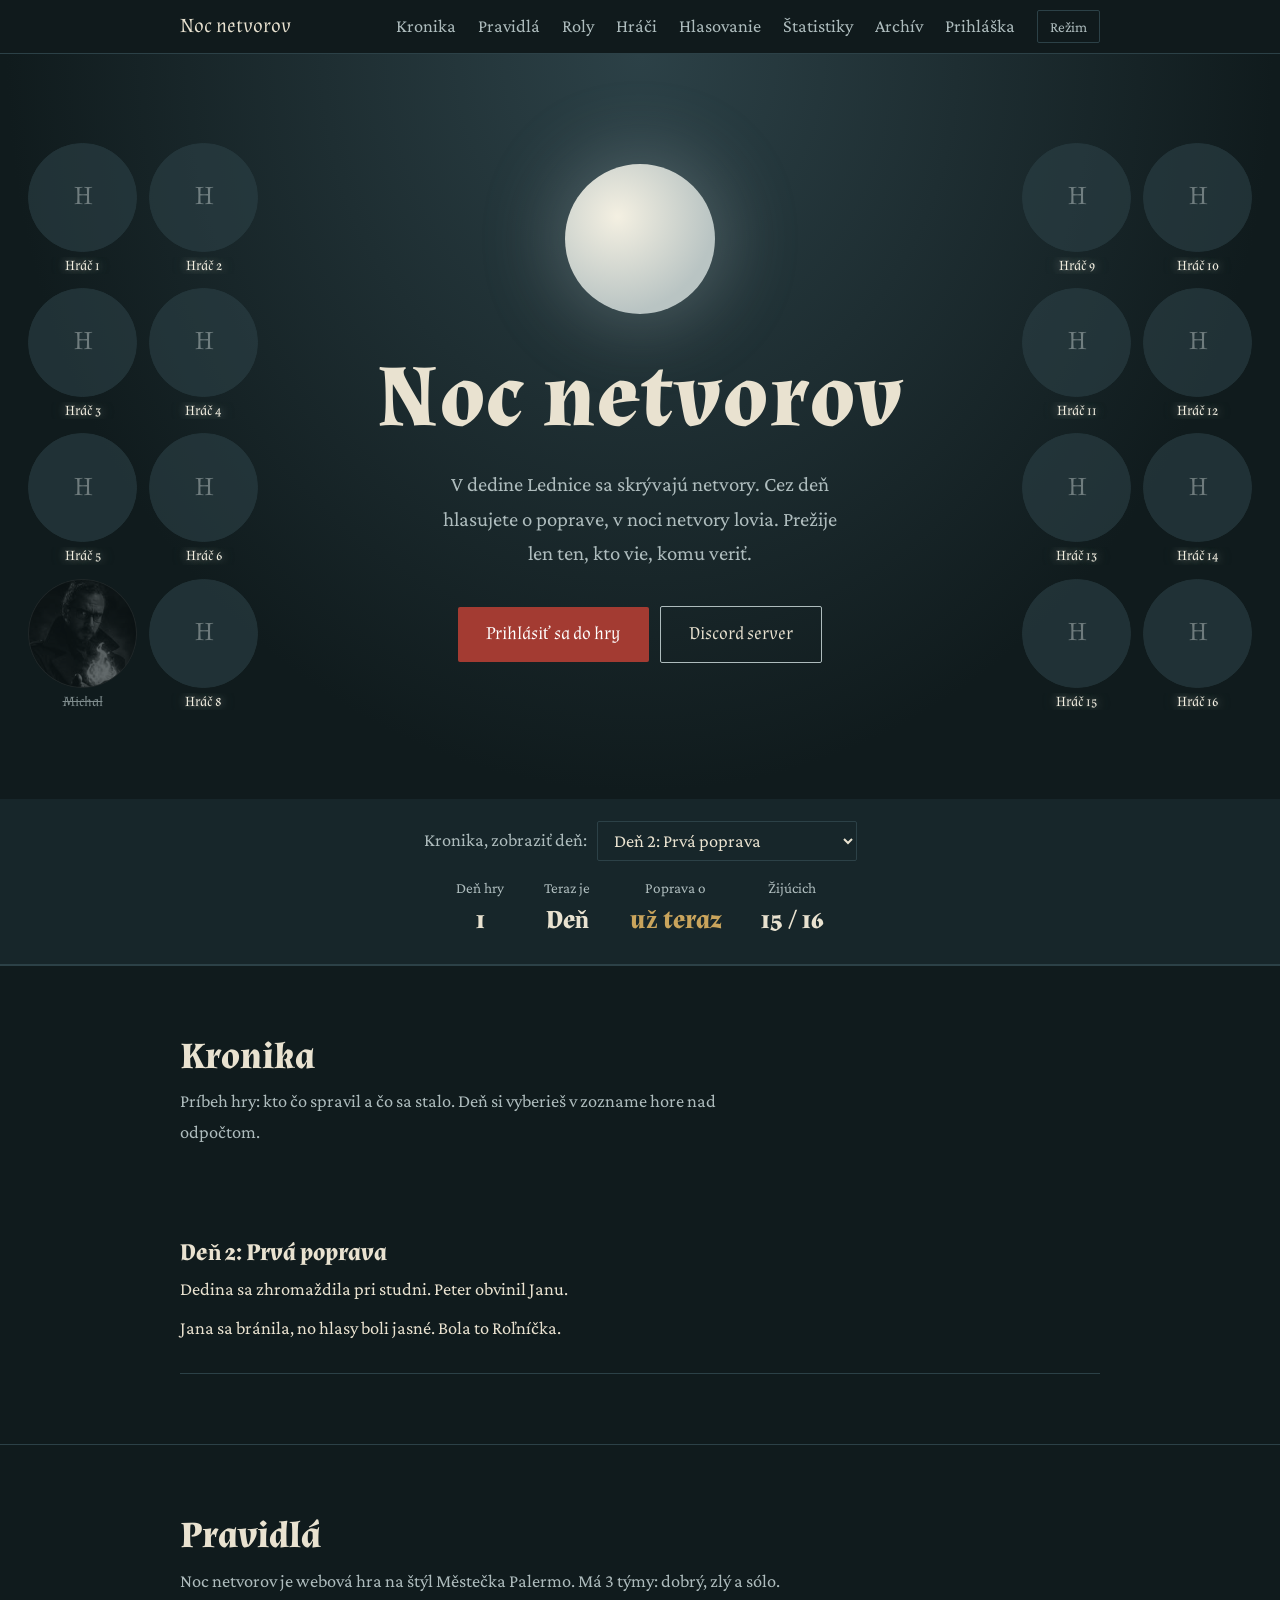
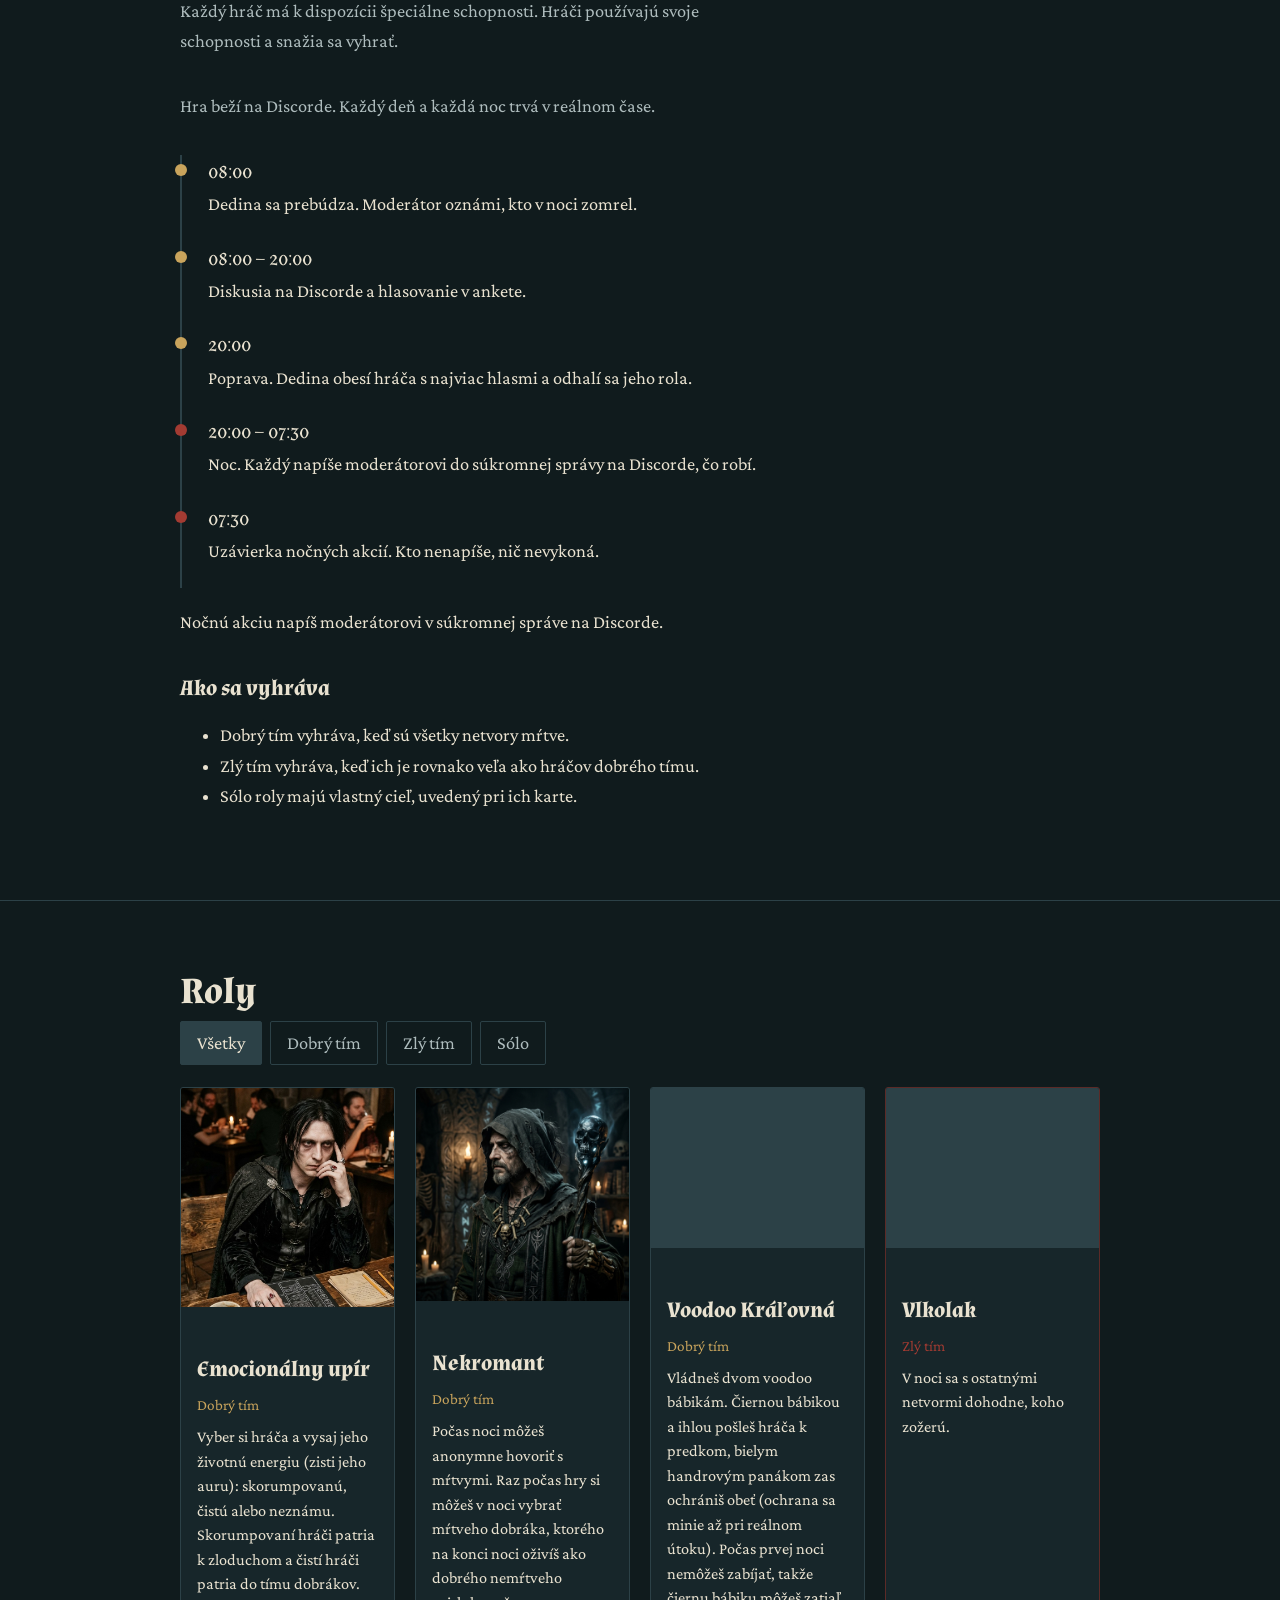
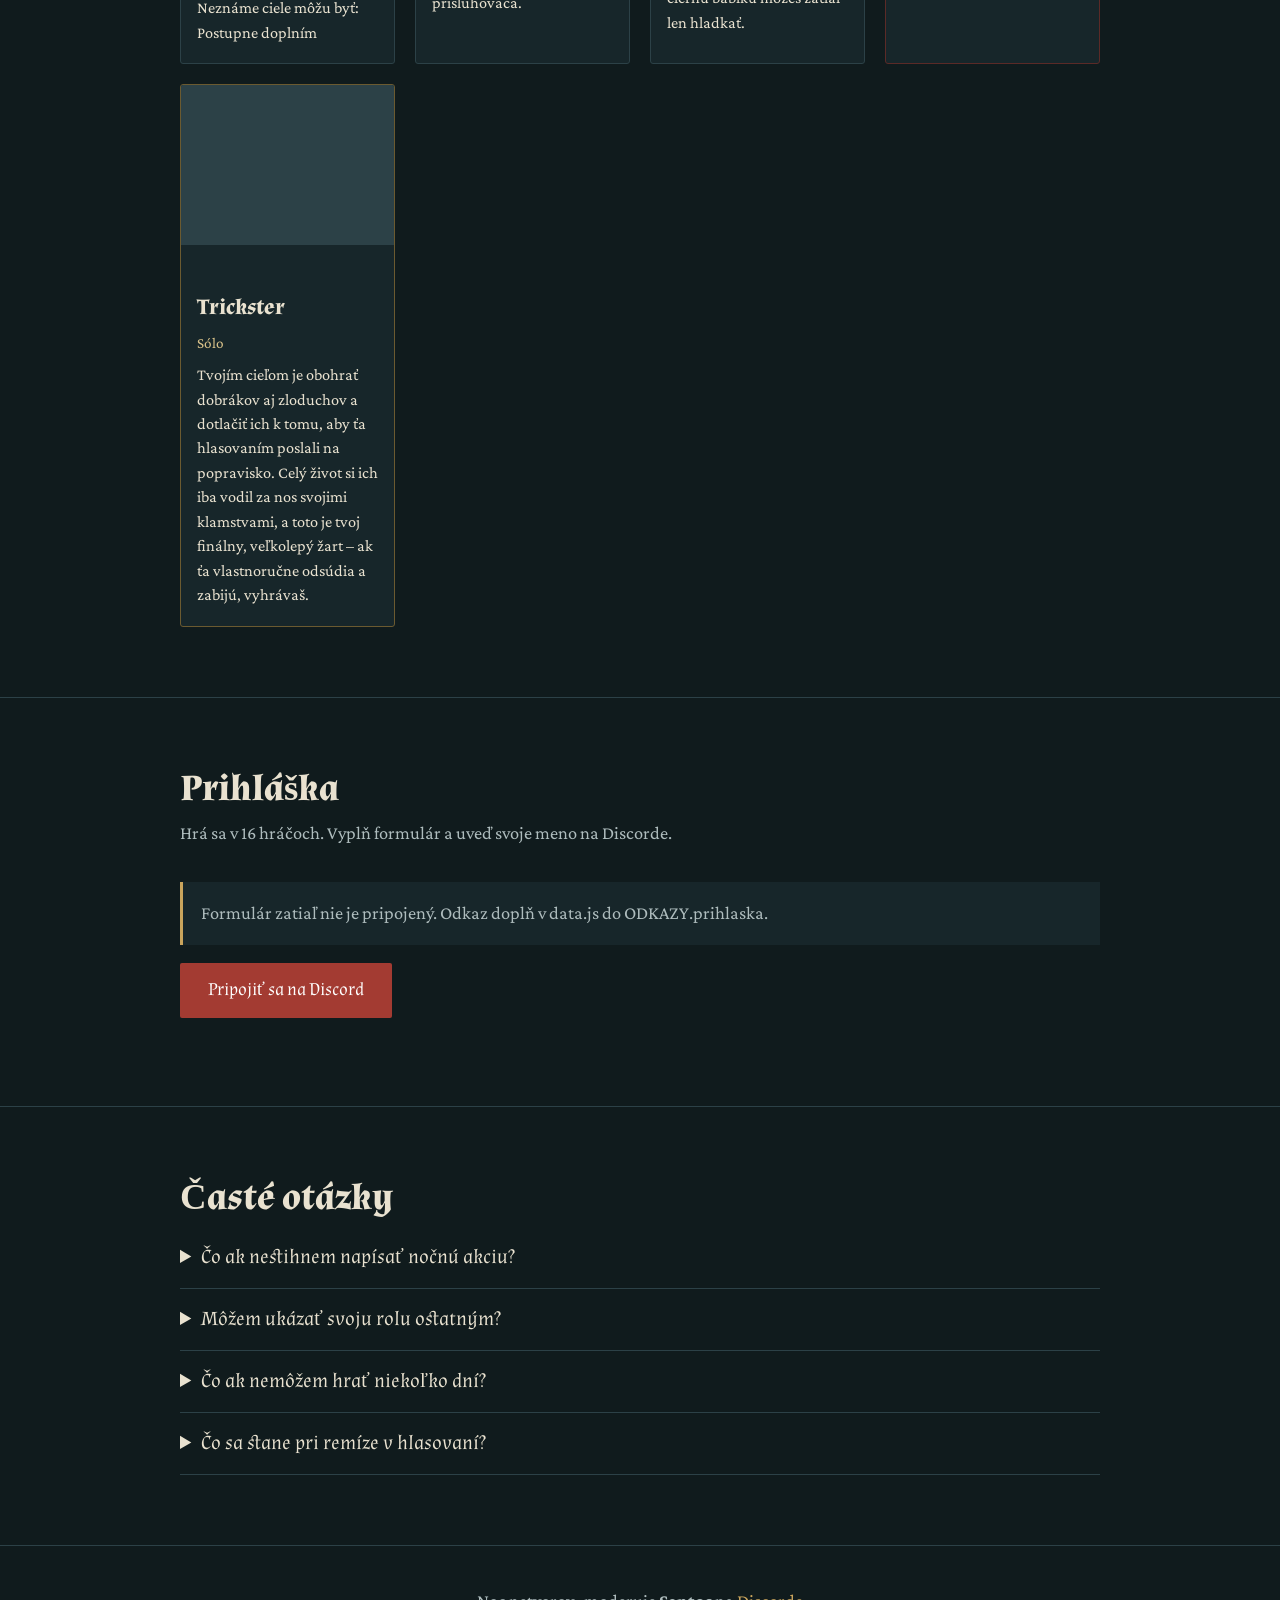
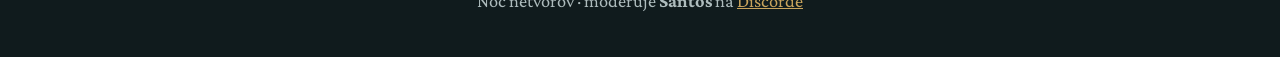
==== commit 208521c9: "Add files via upload" ====
--- a/index.html
+++ b/index.html
@@ -106,7 +106,7 @@
       <!-- Tím: class="rola" = dobrý, "rola netvor" = zlý, "rola neutral" = sólo -->
 
       <article class="rola">
-        <div class="foto"><img src="img/emupir.jpg" alt="Emocionálny upír" onerror="this.remove()"><span>foto</span></div>
+        <div class="foto"><img src="img/emupir.jpg" alt="Emocionálny upír" onerror="this.remove()"><span></span></div>
         <div class="txt">
           <h3>Emocionálny upír</h3>
           <div class="tim">Dobrý tím</div>
@@ -118,7 +118,7 @@
       </article>
 
       <article class="rola">
-        <div class="foto"><img src="img/nekromant.jpg" alt="Nekromant" onerror="this.remove()"><span>foto</span></div>
+        <div class="foto"><img src="img/nekromant.jpg" alt="Nekromant" onerror="this.remove()"><span></span></div>
         <div class="txt">
           <h3>Nekromant</h3>
           <div class="tim">Dobrý tím</div>
@@ -126,8 +126,17 @@
         </div>
       </article>
 
+<article class="rola">
+        <div class="foto"><img src="img/voodoo.jpg" alt="Voodoo Kráľovná" onerror="this.remove()"><span></span></div>
+        <div class="txt">
+          <h3>Voodoo Kráľovná</h3>
+          <div class="tim">Dobrý tím</div>
+          <p>Vládneš dvom voodoo bábikám. Čiernou bábikou a ihlou pošleš hráča k predkom, bielym handrovým panákom zas ochrániš obeť (ochrana sa minie až pri reálnom útoku). Počas prvej noci nemôžeš zabíjať, takže čiernu bábiku môžeš zatiaľ len hladkať.</p>
+        </div>
+      </article>
+
       <article class="rola netvor">
-        <div class="foto"><img src="img/vlkolak.jpg" alt="Vlkolak" onerror="this.remove()"><span>foto</span></div>
+        <div class="foto"><img src="img/vlkolak.jpg" alt="Vlkolak" onerror="this.remove()"><span></span></div>
         <div class="txt">
           <h3>Vlkolak</h3>
           <div class="tim">Zlý tím</div>
@@ -136,11 +145,11 @@
       </article>
 
       <article class="rola neutral">
-        <div class="foto"><img src="img/saso.jpg" alt="Šašo" onerror="this.remove()"><span>foto</span></div>
+        <div class="foto"><img src="img/trickster.jpg" alt="Trickster" onerror="this.remove()"><span></span></div>
         <div class="txt">
-          <h3>Šašo</h3>
+          <h3>Trickster</h3>
           <div class="tim">Sólo</div>
-          <p>Vyhráva, ak ho dedina obesí.</p>
+          <p>Tvojím cieľom je obohrať dobrákov aj zloduchov a dotlačiť ich k tomu, aby ťa hlasovaním poslali na popravisko. Celý život si ich iba vodil za nos svojimi klamstvami, a toto je tvoj finálny, veľkolepý žart – ak ťa vlastnoručne odsúdia a zabijú, vyhrávaš.</p>
         </div>
       </article>
 
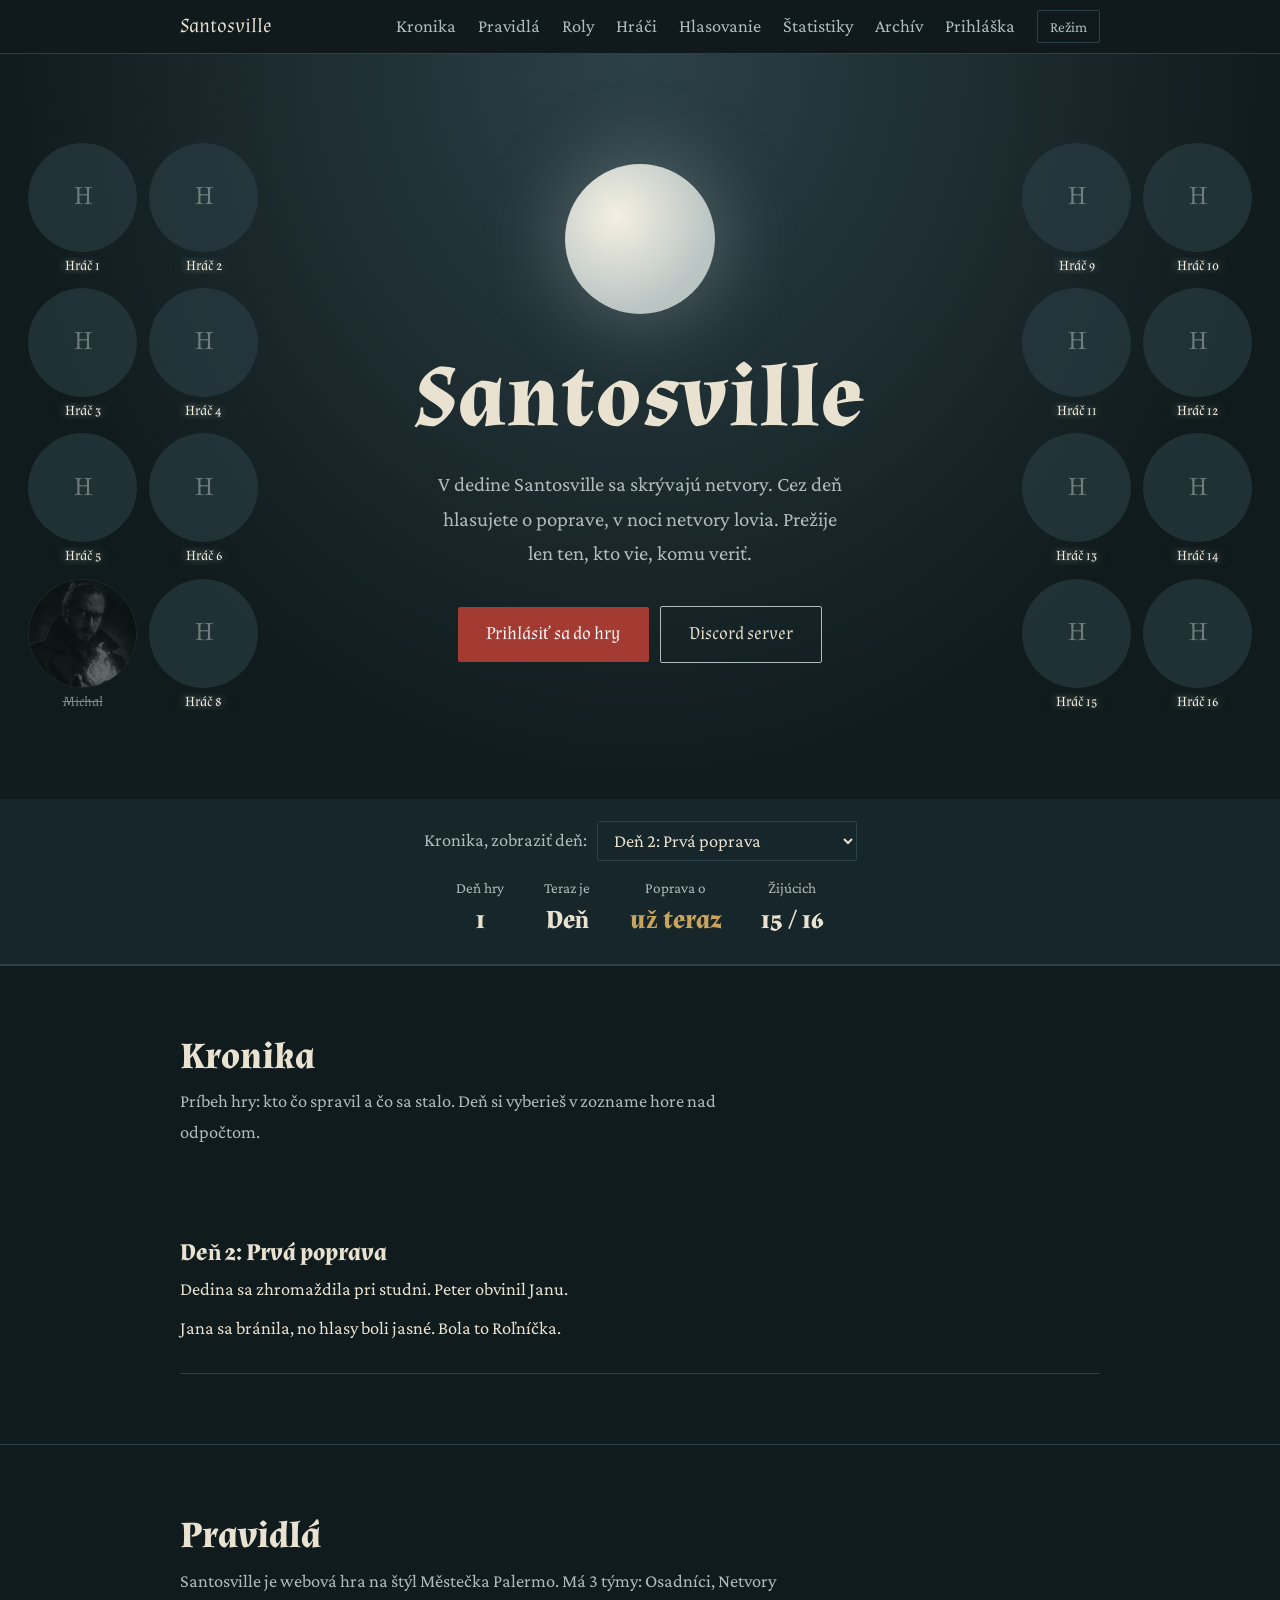
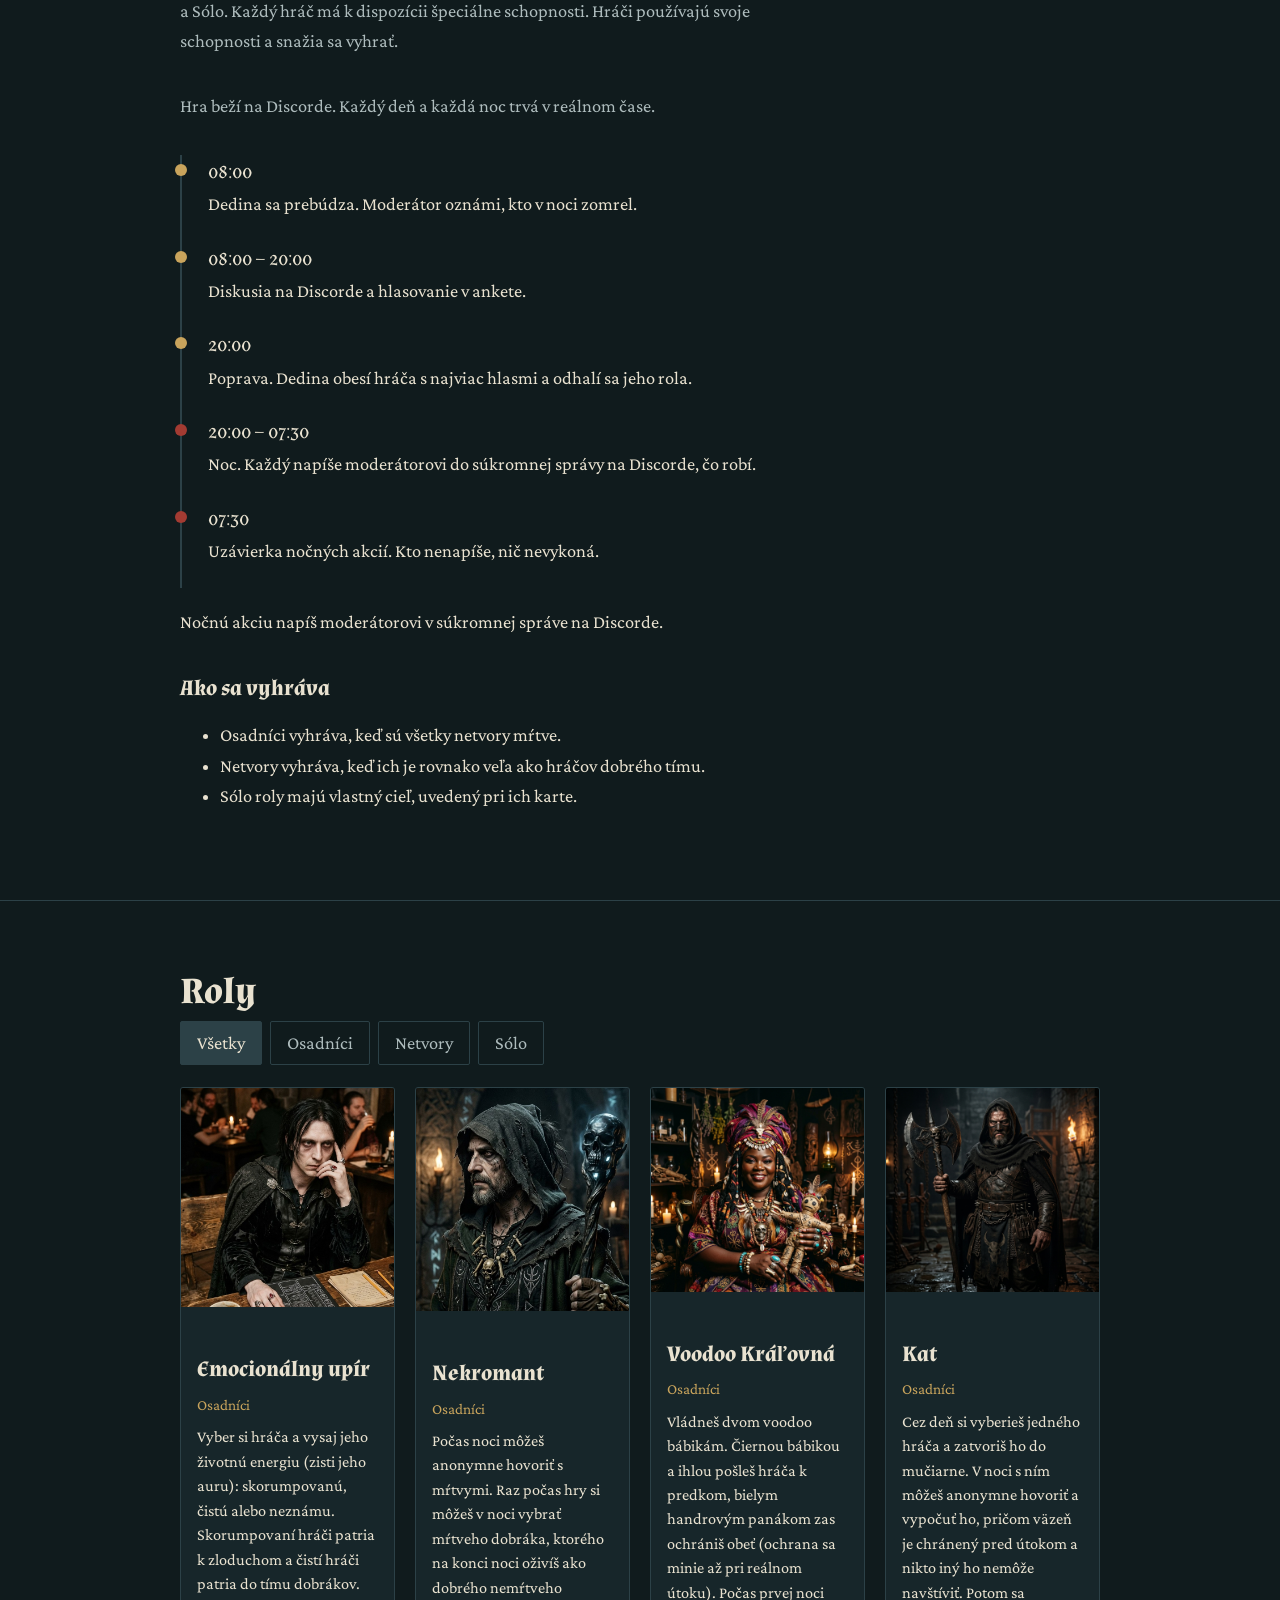
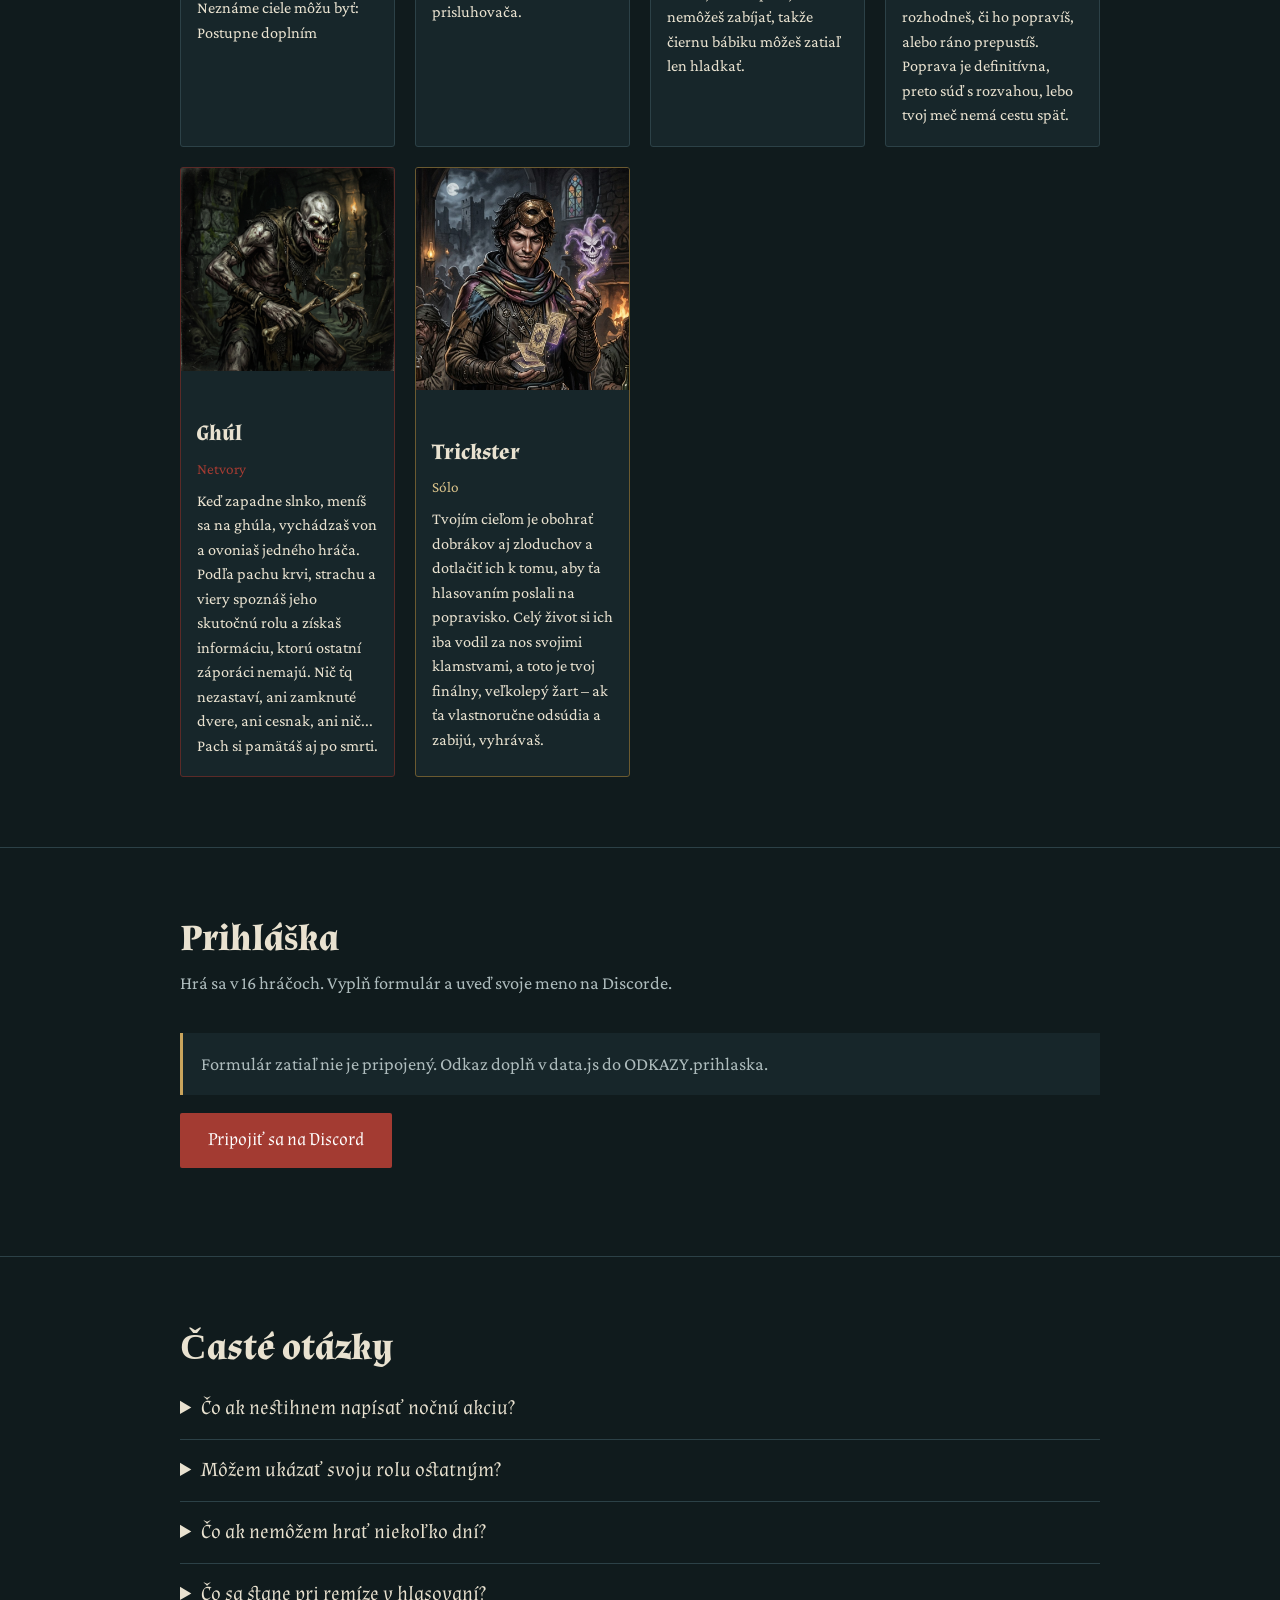
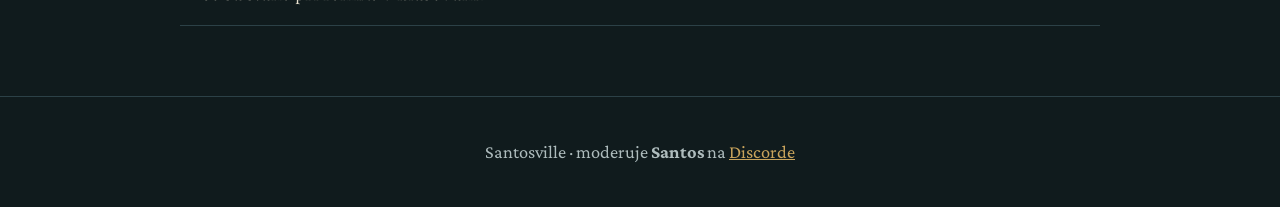
==== commit 394e7145: "Add files via upload" ====
--- a/index.html
+++ b/index.html
@@ -3,14 +3,14 @@
 <head>
 <meta charset="utf-8">
 <meta name="viewport" content="width=device-width, initial-scale=1">
-<title>Noc netvorov</title>
+<title>Santosville</title>
 <meta property="og:type" content="website">
-<meta property="og:title" content="Noc netvorov">
-<meta property="og:description" content="Online hra na Discorde v štýle Městečka Palermo. Dobrý tím proti zlému. Prežiješ noc?">
+<meta property="og:title" content="Santosville">
+<meta property="og:description" content="Online hra na Discorde v štýle Městečka Palermo. Osadníci proti zlému. Prežiješ noc?">
 <!-- ZMEŇ: za TVOJA-ADRESA dosaď adresu svojho webu z Netlify (musí byť celá, so začiatkom https://) -->
 <meta property="og:image" content="https://TVOJA-ADRESA.netlify.app/img/og.jpg">
 <meta name="twitter:card" content="summary_large_image">
-<meta name="description" content="Online hra na Discorde v štýle Městečka Palermo. Dobrý tím, zlý tím a sólo.">
+<meta name="description" content="Online hra na Discorde v štýle Městečka Palermo. Osadníci, Netvory a sólo.">
 <link rel="icon" href="data:image/svg+xml,<svg xmlns=%27http://www.w3.org/2000/svg%27 viewBox=%270 0 100 100%27><text y=%27.9em%27 font-size=%2790%27>🌕</text></svg>">
 <link rel="preconnect" href="https://fonts.googleapis.com">
 <link rel="preconnect" href="https://fonts.gstatic.com" crossorigin>
@@ -27,9 +27,9 @@
   <!-- Mozaika hráčov sa vytvára sama z data.js -->
   <div class="mozaika" id="mozaika" aria-hidden="true"></div>
   <div class="moon" aria-hidden="true"></div>
-  <h1>Noc netvorov</h1>
+  <h1>Santosville</h1>
   <!-- ZMEŇ: úvodný text -->
-  <p>V dedine Lednice sa skrývajú netvory. Cez deň hlasujete o poprave, v noci netvory lovia. Prežije len ten, kto vie, komu veriť.</p>
+  <p>V dedine Santosville sa skrývajú netvory. Cez deň hlasujete o poprave, v noci netvory lovia. Prežije len ten, kto vie, komu veriť.</p>
   <a class="btn" href="#prihlaska">Prihlásiť sa do hry</a>
   <!-- Odkaz na chat nastavíš v data.js -->
   <a class="btn druhy" href="https://discord.gg/TVOJ_ODKAZ" target="_blank" rel="noopener" data-chat>Discord server</a>
@@ -64,7 +64,7 @@
 <section id="pravidla">
   <div class="wrap">
     <h2>Pravidlá</h2>
-    <p class="lead">Noc netvorov je webová hra na štýl Městečka Palermo. Má 3 týmy: dobrý, zlý a sólo. Každý hráč má k dispozícii špeciálne schopnosti. Hráči používajú svoje schopnosti a snažia sa vyhrať.</p>
+    <p class="lead">Santosville je webová hra na štýl Městečka Palermo. Má 3 týmy: Osadníci, Netvory a Sólo. Každý hráč má k dispozícii špeciálne schopnosti. Hráči používajú svoje schopnosti a snažia sa vyhrať.</p>
     <p class="lead">Hra beží na Discorde. Každý deň a každá noc trvá v reálnom čase.</p>
 
     <!-- ZMEŇ: časy podľa seba. Trieda "den" = zlatá bodka, bez nej = červená (noc) -->
@@ -80,8 +80,8 @@
     <h3 style="margin:40px 0 10px">Ako sa vyhráva</h3>
     <!-- ZMEŇ: ďalšie pravidlá -->
     <ul>
-      <li>Dobrý tím vyhráva, keď sú všetky netvory mŕtve.</li>
-      <li>Zlý tím vyhráva, keď ich je rovnako veľa ako hráčov dobrého tímu.</li>
+      <li>Osadníci vyhráva, keď sú všetky netvory mŕtve.</li>
+      <li>Netvory vyhráva, keď ich je rovnako veľa ako hráčov dobrého tímu.</li>
       <li>Sólo roly majú vlastný cieľ, uvedený pri ich karte.</li>
     </ul>
   </div>
@@ -95,21 +95,21 @@
 
     <div class="filter" role="group" aria-label="Filter rolí">
       <button type="button" aria-pressed="true" data-f="vsetko">Všetky</button>
-      <button type="button" aria-pressed="false" data-f="dedina">Dobrý tím</button>
-      <button type="button" aria-pressed="false" data-f="netvor">Zlý tím</button>
+      <button type="button" aria-pressed="false" data-f="dedina">Osadníci</button>
+      <button type="button" aria-pressed="false" data-f="netvor">Netvory</button>
       <button type="button" aria-pressed="false" data-f="neutral">Sólo</button>
     </div>
 
     <div class="roly">
 
       <!-- ===== ŠABLÓNA ROLE: skopíruj celý blok <article>…</article> a prepíš ===== -->
-      <!-- Tím: class="rola" = dobrý, "rola netvor" = zlý, "rola neutral" = sólo -->
+      <!-- Tím: class="rola" = Osadníci, "rola netvor" = Osadníci, "rola neutral" = sólo -->
 
       <article class="rola">
         <div class="foto"><img src="img/emupir.jpg" alt="Emocionálny upír" onerror="this.remove()"><span></span></div>
         <div class="txt">
           <h3>Emocionálny upír</h3>
-          <div class="tim">Dobrý tím</div>
+          <div class="tim">Osadníci</div>
           <p>
 Vyber si hráča a vysaj jeho životnú energiu (zisti jeho auru): skorumpovanú, čistú alebo neznámu. Skorumpovaní hráči patria k zloduchom a čistí hráči patria do tímu dobrákov. <br>
 
@@ -121,7 +121,7 @@
         <div class="foto"><img src="img/nekromant.jpg" alt="Nekromant" onerror="this.remove()"><span></span></div>
         <div class="txt">
           <h3>Nekromant</h3>
-          <div class="tim">Dobrý tím</div>
+          <div class="tim">Osadníci</div>
           <p>Počas noci môžeš anonymne hovoriť s mŕtvymi. Raz počas hry si môžeš v noci vybrať mŕtveho dobráka, ktorého na konci noci oživíš ako dobrého nemŕtveho prisluhovača.</p>
         </div>
       </article>
@@ -130,17 +130,26 @@
         <div class="foto"><img src="img/voodoo.jpg" alt="Voodoo Kráľovná" onerror="this.remove()"><span></span></div>
         <div class="txt">
           <h3>Voodoo Kráľovná</h3>
-          <div class="tim">Dobrý tím</div>
+          <div class="tim">Osadníci</div>
           <p>Vládneš dvom voodoo bábikám. Čiernou bábikou a ihlou pošleš hráča k predkom, bielym handrovým panákom zas ochrániš obeť (ochrana sa minie až pri reálnom útoku). Počas prvej noci nemôžeš zabíjať, takže čiernu bábiku môžeš zatiaľ len hladkať.</p>
         </div>
       </article>
 
+      <article class="rola">
+        <div class="foto"><img src="img/kat.jpg" alt="Kat" onerror="this.remove()"><span></span></div>
+        <div class="txt">
+          <h3>Kat</h3>
+          <div class="tim">Osadníci</div>
+          <p>Cez deň si vyberieš jedného hráča a zatvoriš ho do mučiarne. V noci s ním môžeš anonymne hovoriť a vypočuť ho, pričom väzeň je chránený pred útokom a nikto iný ho nemôže navštíviť. Potom sa rozhodneš, či ho popravíš, alebo ráno prepustíš. Poprava je definitívna, preto súď s rozvahou, lebo tvoj meč nemá cestu späť.</p>
+        </div>
+      </article>
+
       <article class="rola netvor">
-        <div class="foto"><img src="img/vlkolak.jpg" alt="Vlkolak" onerror="this.remove()"><span></span></div>
-        <div class="txt">
-          <h3>Vlkolak</h3>
-          <div class="tim">Zlý tím</div>
-          <p>V noci sa s ostatnými netvormi dohodne, koho zožerú.</p>
+        <div class="foto"><img src="img/ghul.jpg" alt="Ghul" onerror="this.remove()"><span></span></div>
+        <div class="txt">
+          <h3>Ghúl</h3>
+          <div class="tim">Netvory</div>
+          <p>Keď zapadne slnko, meníš sa na ghúla, vychádzaš von a ovoniaš jedného hráča. Podľa pachu krvi, strachu a viery spoznáš jeho skutočnú rolu a získaš informáciu, ktorú ostatní záporáci nemajú. Nič ťq nezastaví, ani zamknuté dvere, ani cesnak, ani nič... Pach si pamätáš aj po smrti.</p>
         </div>
       </article>
 
@@ -185,7 +194,7 @@
 
 
 <footer>
-  <div class="wrap">Noc netvorov · moderuje <b>Santos</b> na <a href="https://discord.gg/TVOJ_ODKAZ" data-chat target="_blank" rel="noopener">Discorde</a></div>
+  <div class="wrap">Santosville · moderuje <b>Santos</b> na <a href="https://discord.gg/TVOJ_ODKAZ" data-chat target="_blank" rel="noopener">Discorde</a></div>
 </footer>
 
 </body>
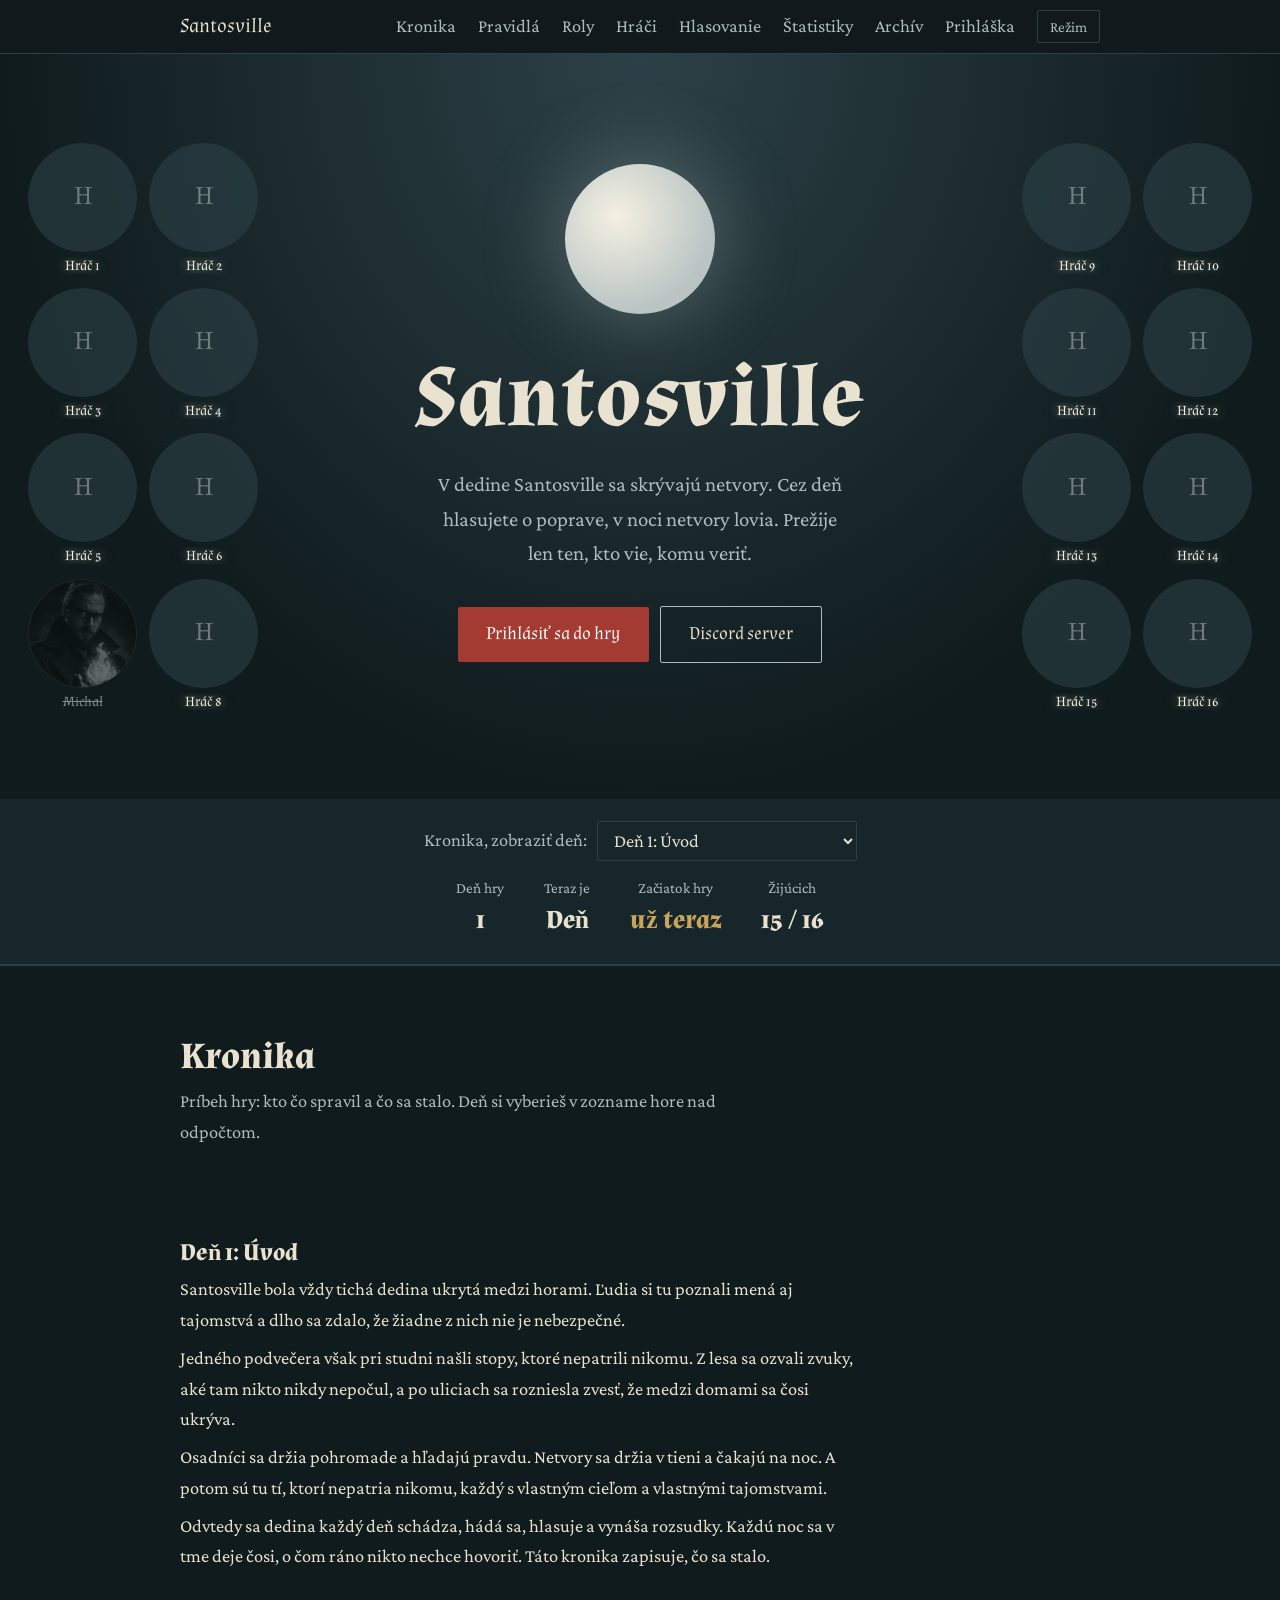
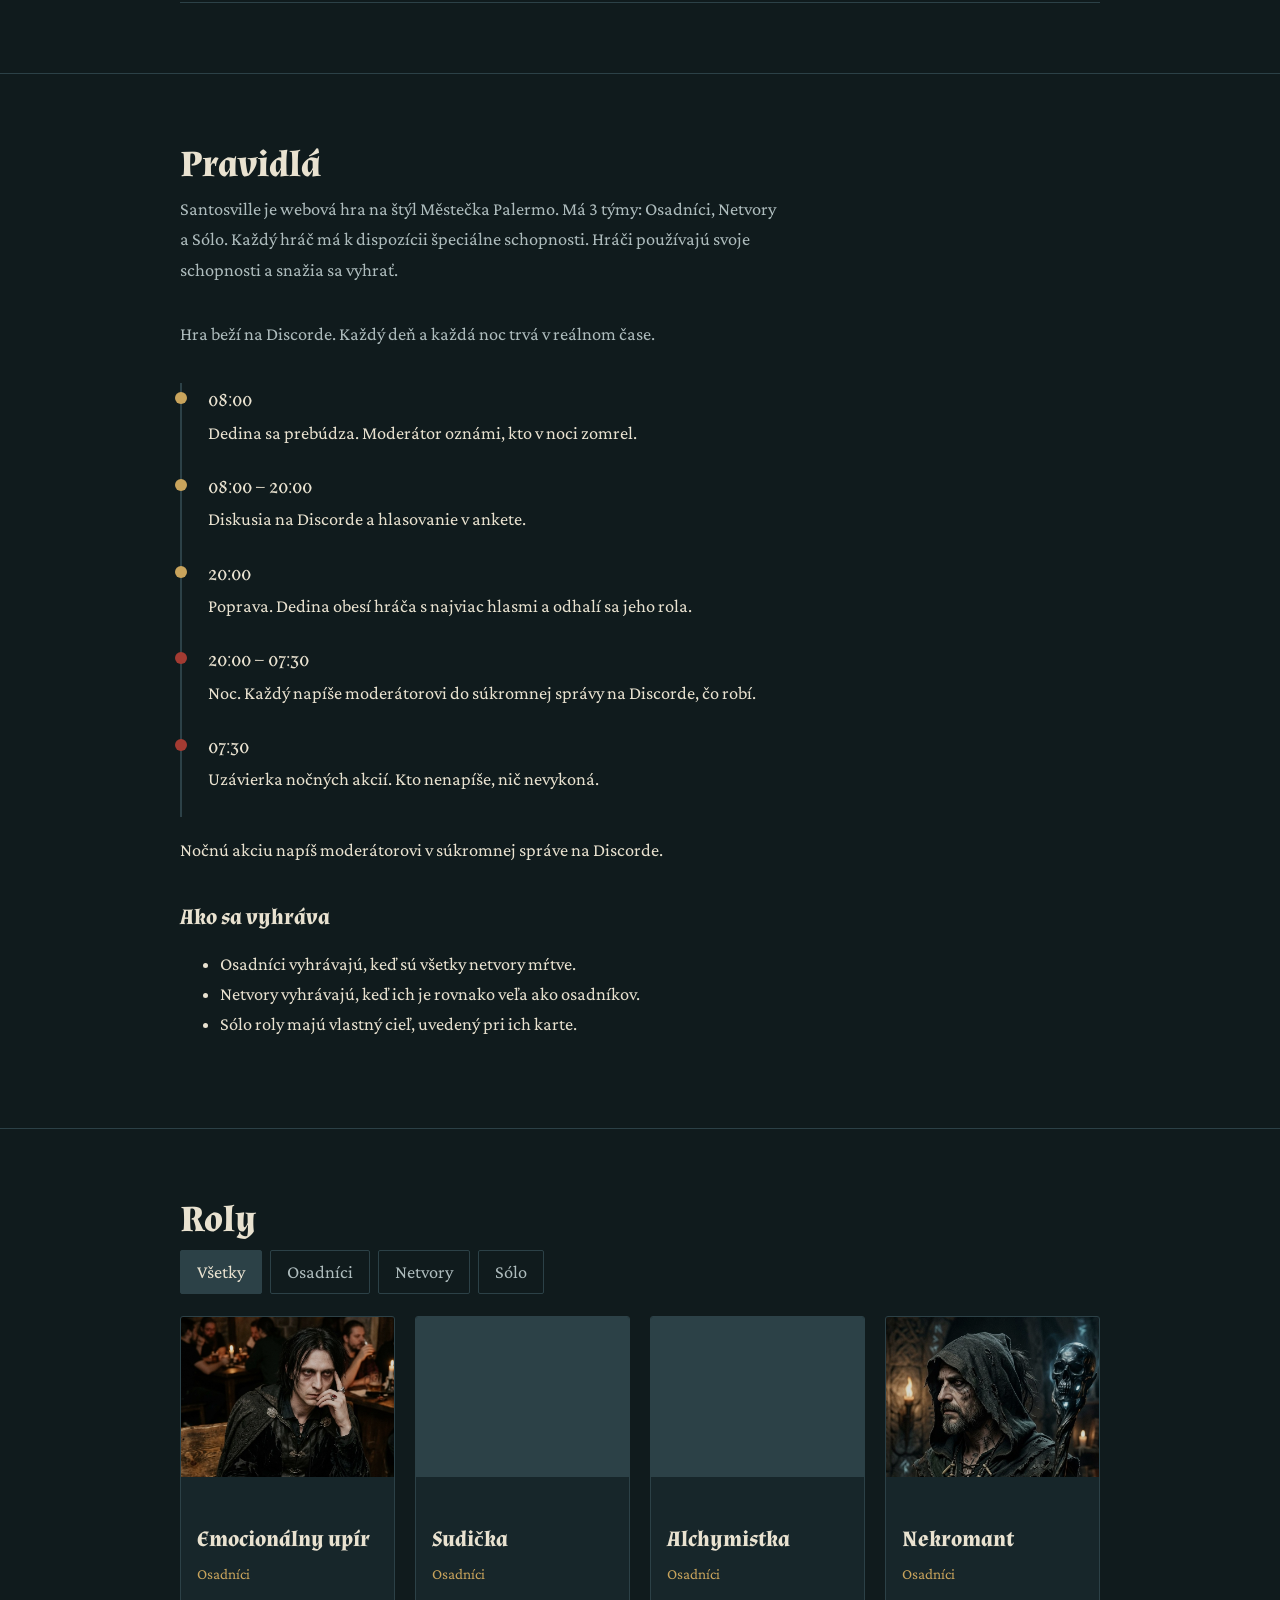
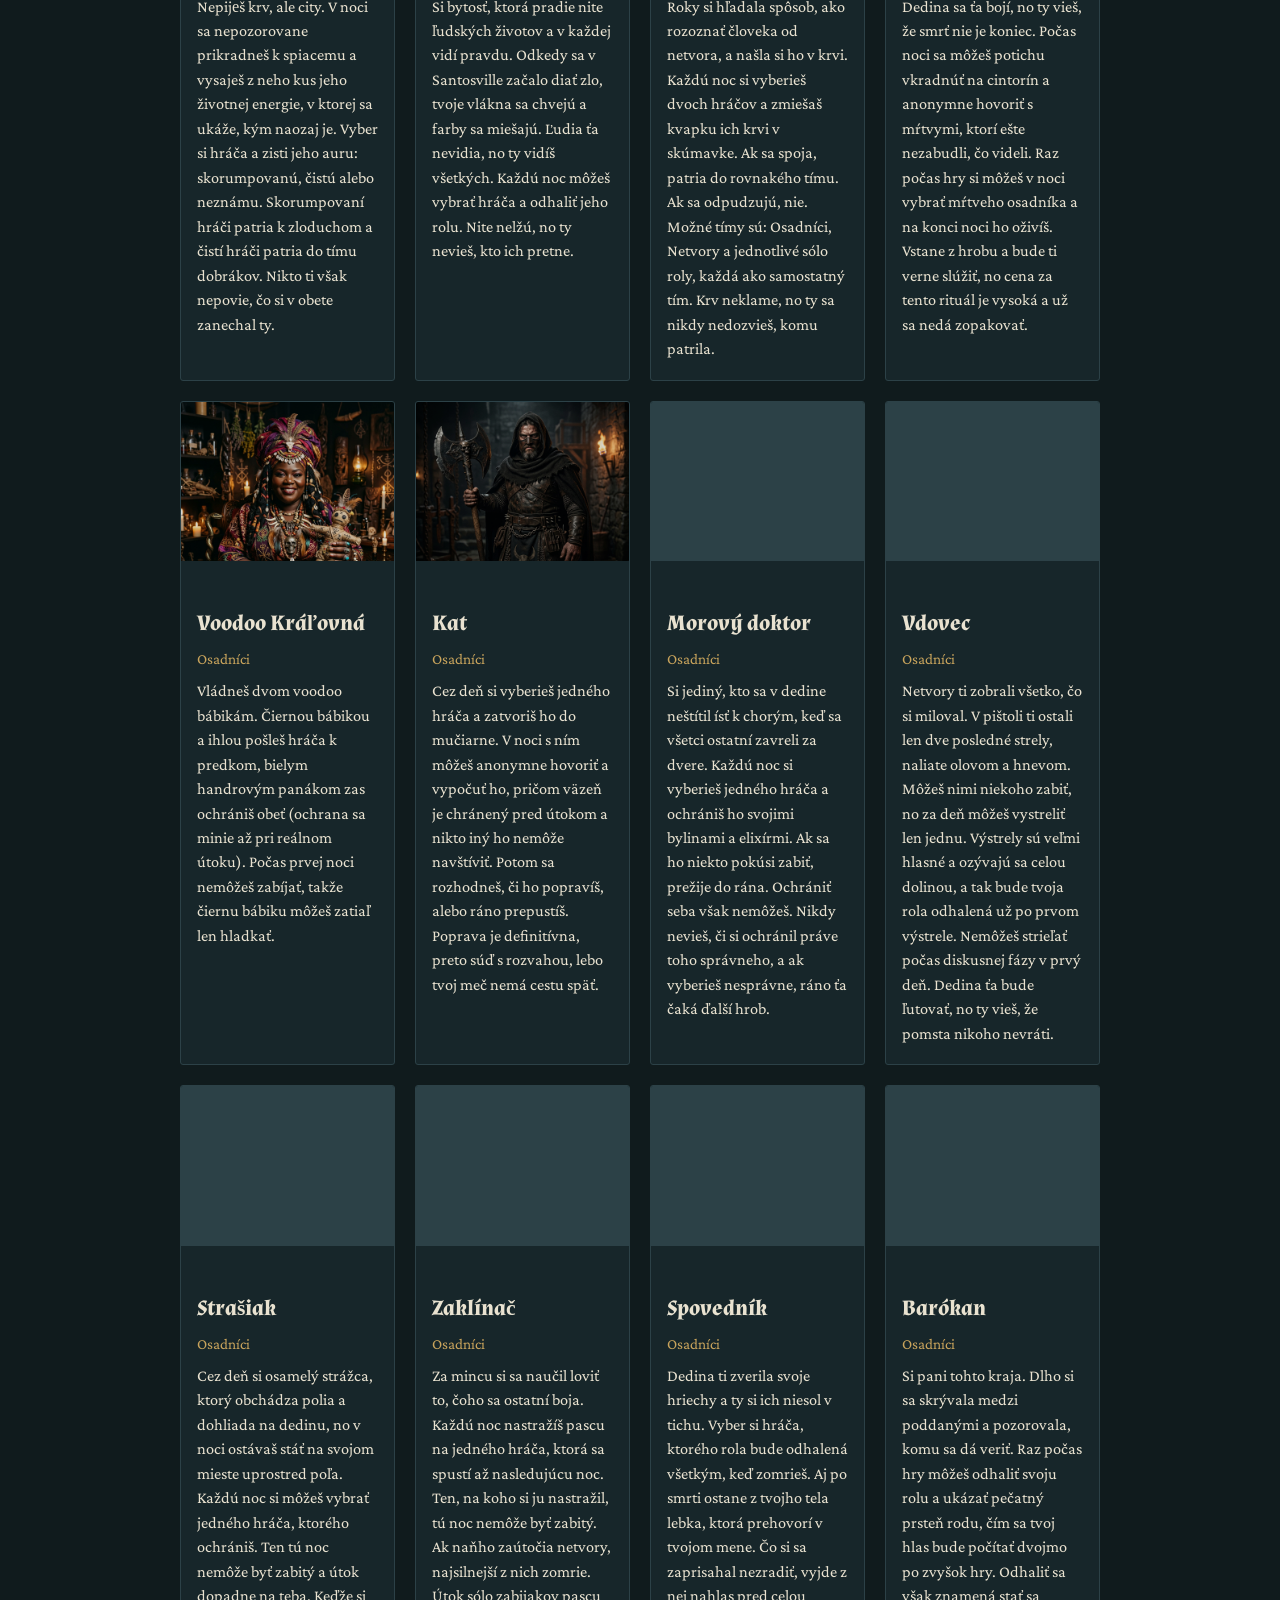
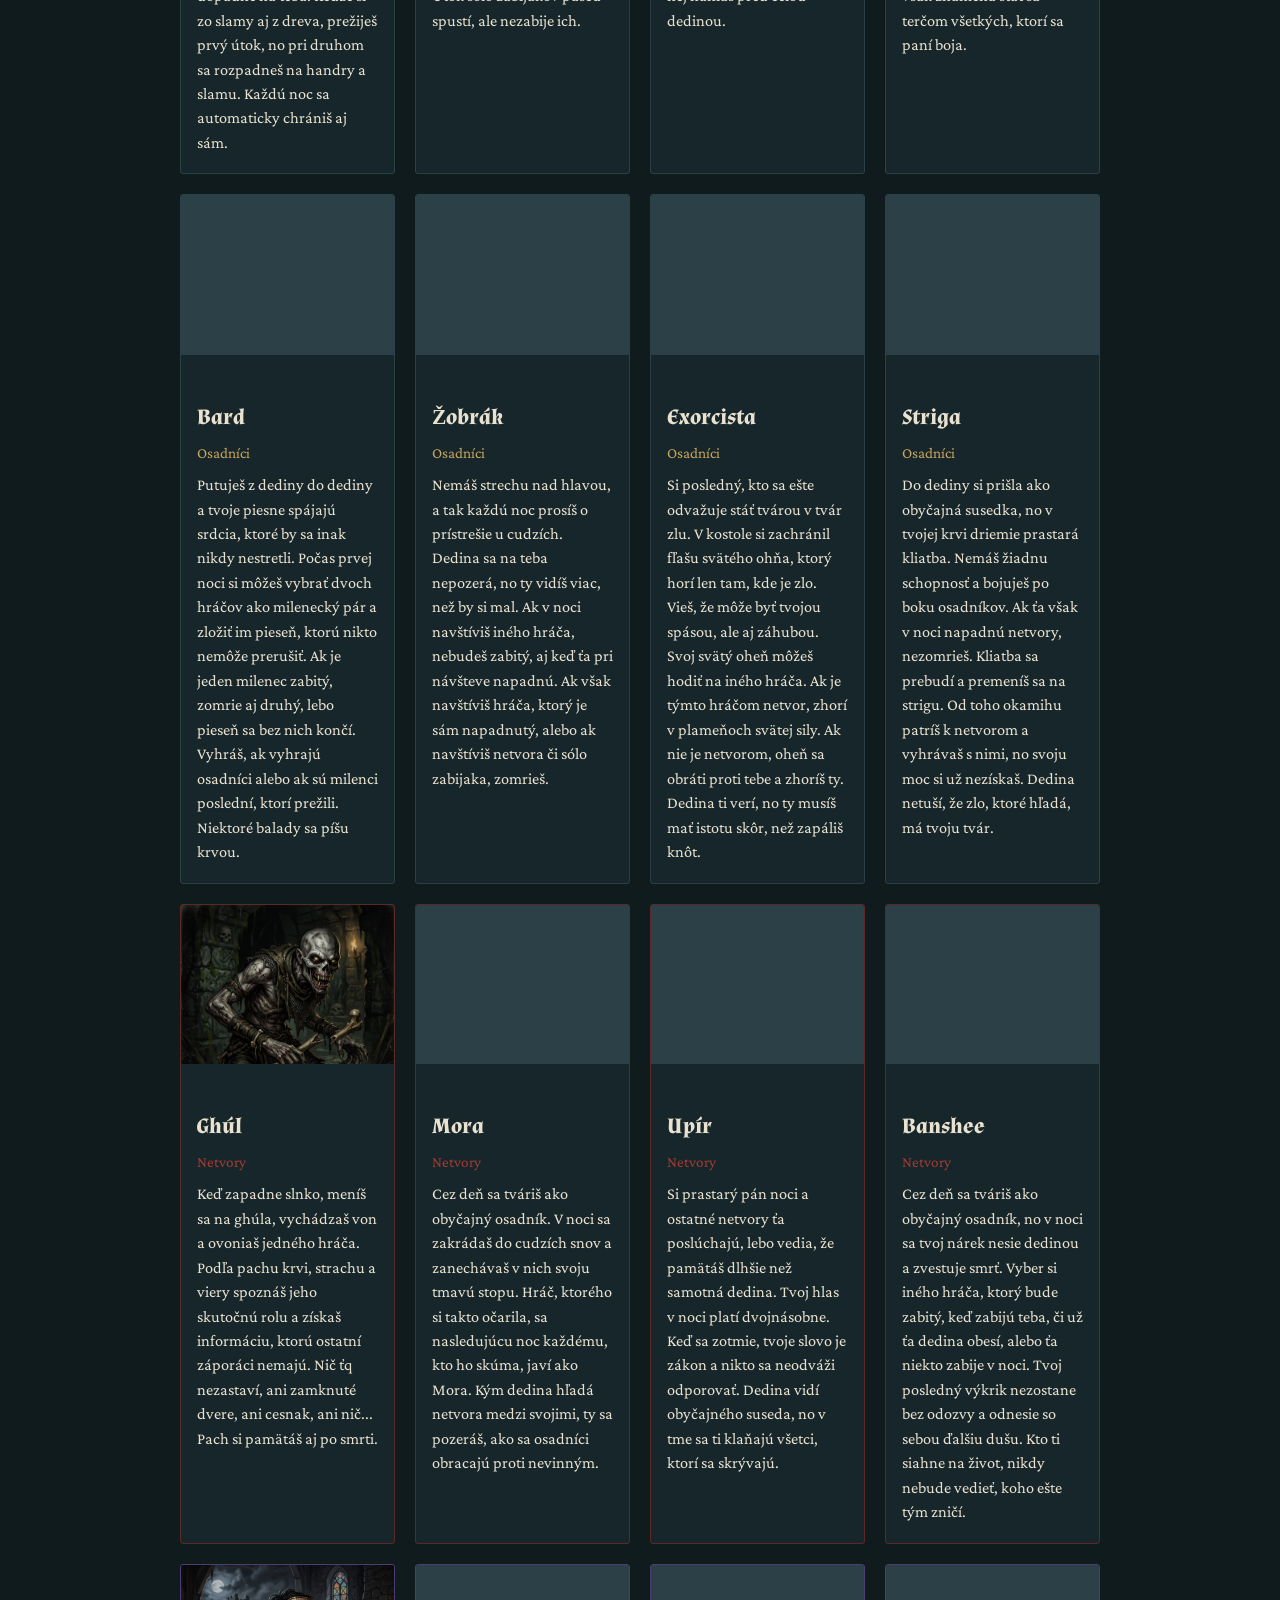
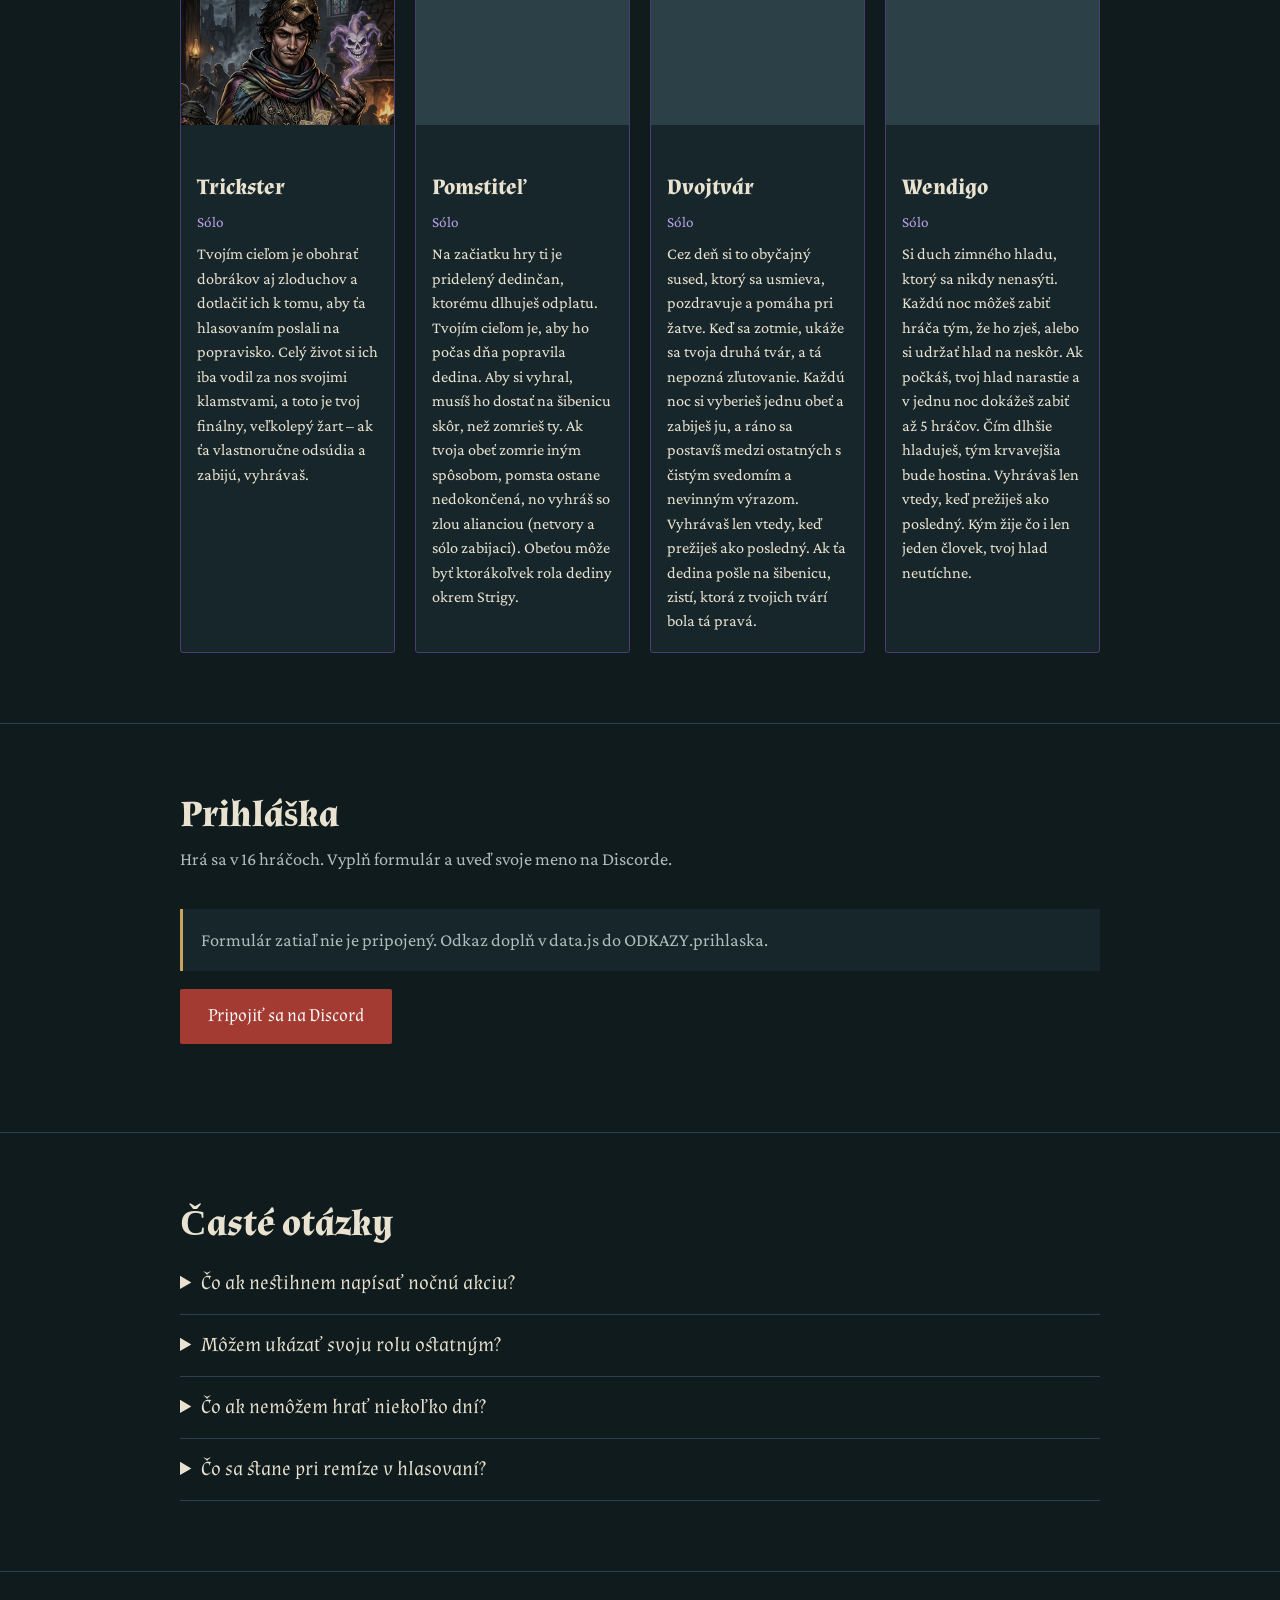
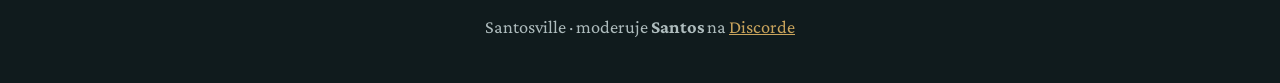
==== commit 0cf9e236: "Add files via upload" ====
--- a/index.html
+++ b/index.html
@@ -80,8 +80,8 @@
     <h3 style="margin:40px 0 10px">Ako sa vyhráva</h3>
     <!-- ZMEŇ: ďalšie pravidlá -->
     <ul>
-      <li>Osadníci vyhráva, keď sú všetky netvory mŕtve.</li>
-      <li>Netvory vyhráva, keď ich je rovnako veľa ako hráčov dobrého tímu.</li>
+      <li>Osadníci vyhrávajú, keď sú všetky netvory mŕtve.</li>
+      <li>Netvory vyhrávajú, keď ich je rovnako veľa ako osadníkov.</li>
       <li>Sólo roly majú vlastný cieľ, uvedený pri ich karte.</li>
     </ul>
   </div>
@@ -110,10 +110,26 @@
         <div class="txt">
           <h3>Emocionálny upír</h3>
           <div class="tim">Osadníci</div>
-          <p>
-Vyber si hráča a vysaj jeho životnú energiu (zisti jeho auru): skorumpovanú, čistú alebo neznámu. Skorumpovaní hráči patria k zloduchom a čistí hráči patria do tímu dobrákov. <br>
-
-Neznáme ciele môžu byť: Postupne doplním</p>
+          <p> Nepijеš krv, ale city. V noci sa nepozorovane prikradneš k spiacemu a vysaješ z neho kus jeho životnej energie, v ktorej sa ukáže, kým naozaj je. Vyber si hráča a zisti jeho auru: skorumpovanú, čistú alebo neznámu. Skorumpovaní hráči patria k zloduchom a čistí hráči patria do tímu dobrákov. Nikto ti však nepovie, čo si v obete zanechal ty.</p>
+        </div>
+      </article>
+
+      
+ <article class="rola">
+        <div class="foto"><img src="img/sudicka.jpg" alt="Sudička" onerror="this.remove()"><span></span></div>
+        <div class="txt">
+          <h3>Sudička</h3>
+          <div class="tim">Osadníci</div>
+          <p>Si bytosť, ktorá pradie nite ľudských životov a v každej vidí pravdu. Odkedy sa v Santosville začalo diať zlo, tvoje vlákna sa chvejú a farby sa miešajú. Ľudia ťa nevidia, no ty vidíš všetkých. Každú noc môžeš vybrať hráča a odhaliť jeho rolu. Nite nelžú, no ty nevieš, kto ich pretne.</p>
+        </div>
+      </article>
+
+<article class="rola">
+        <div class="foto"><img src="img/alchymistka.jpg" alt="Alchymistka" onerror="this.remove()"><span></span></div>
+        <div class="txt">
+          <h3>Alchymistka</h3>
+          <div class="tim">Osadníci</div>
+          <p>Roky si hľadala spôsob, ako rozoznať človeka od netvora, a našla si ho v krvi. Každú noc si vyberieš dvoch hráčov a zmiešaš kvapku ich krvi v skúmavke. Ak sa spoja, patria do rovnakého tímu. Ak sa odpudzujú, nie. Možné tímy sú: Osadníci, Netvory a jednotlivé sólo roly, každá ako samostatný tím. Krv neklame, no ty sa nikdy nedozvieš, komu patrila.</p>
         </div>
       </article>
 
@@ -122,7 +138,7 @@
         <div class="txt">
           <h3>Nekromant</h3>
           <div class="tim">Osadníci</div>
-          <p>Počas noci môžeš anonymne hovoriť s mŕtvymi. Raz počas hry si môžeš v noci vybrať mŕtveho dobráka, ktorého na konci noci oživíš ako dobrého nemŕtveho prisluhovača.</p>
+          <p>Dedina sa ťa bojí, no ty vieš, že smrť nie je koniec. Počas noci sa môžeš potichu vkradnúť na cintorín a anonymne hovoriť s mŕtvymi, ktorí ešte nezabudli, čo videli. Raz počas hry si môžeš v noci vybrať mŕtveho osadníka a na konci noci ho oživíš. Vstane z hrobu a bude ti verne slúžiť, no cena za tento rituál je vysoká a už sa nedá zopakovať.</p>
         </div>
       </article>
 
@@ -141,6 +157,96 @@
           <h3>Kat</h3>
           <div class="tim">Osadníci</div>
           <p>Cez deň si vyberieš jedného hráča a zatvoriš ho do mučiarne. V noci s ním môžeš anonymne hovoriť a vypočuť ho, pričom väzeň je chránený pred útokom a nikto iný ho nemôže navštíviť. Potom sa rozhodneš, či ho popravíš, alebo ráno prepustíš. Poprava je definitívna, preto súď s rozvahou, lebo tvoj meč nemá cestu späť.</p>
+        </div>
+      </article>
+
+<article class="rola">
+        <div class="foto"><img src="img/doktor.jpg" alt="Doktor" onerror="this.remove()"><span></span></div>
+        <div class="txt">
+          <h3>Morový doktor</h3>
+          <div class="tim">Osadníci</div>
+          <p>Si jediný, kto sa v dedine neštítil ísť k chorým, keď sa všetci ostatní zavreli za dvere. Každú noc si vyberieš jedného hráča a ochrániš ho svojimi bylinami a elixírmi. Ak sa ho niekto pokúsi zabiť, prežije do rána. Ochrániť seba však nemôžeš. Nikdy nevieš, či si ochránil práve toho správneho, a ak vyberieš nesprávne, ráno ťa čaká ďalší hrob.</p>
+        </div>
+      </article>
+
+<article class="rola">
+        <div class="foto"><img src="img/vdovec.jpg" alt="Vdovec" onerror="this.remove()"><span></span></div>
+        <div class="txt">
+          <h3>Vdovec</h3>
+          <div class="tim">Osadníci</div>
+          <p>Netvory ti zobrali všetko, čo si miloval. V pištoli ti ostali len dve posledné strely, naliate olovom a hnevom. Môžeš nimi niekoho zabiť, no za deň môžeš vystreliť len jednu. Výstrely sú veľmi hlasné a ozývajú sa celou dolinou, a tak bude tvoja rola odhalená už po prvom výstrele. Nemôžeš strieľať počas diskusnej fázy v prvý deň. Dedina ťa bude ľutovať, no ty vieš, že pomsta nikoho nevráti.</p>
+        </div>
+      </article>
+
+ <article class="rola">
+        <div class="foto"><img src="img/strasiak.jpg" alt="Strašiak" onerror="this.remove()"><span></span></div>
+        <div class="txt">
+          <h3>Strašiak</h3>
+          <div class="tim">Osadníci</div>
+          <p>Cez deň si osamelý strážca, ktorý obchádza polia a dohliada na dedinu, no v noci ostávaš stáť na svojom mieste uprostred poľa. Každú noc si môžeš vybrať jedného hráča, ktorého ochrániš. Ten tú noc nemôže byť zabitý a útok dopadne na teba. Keďže si zo slamy aj z dreva, prežiješ prvý útok, no pri druhom sa rozpadneš na handry a slamu. Každú noc sa automaticky chrániš aj sám.</p>
+        </div>
+      </article>
+
+<article class="rola">
+        <div class="foto"><img src="img/zaklinac.jpg" alt="Zaklínač" onerror="this.remove()"><span></span></div>
+        <div class="txt">
+          <h3>Zaklínač</h3>
+          <div class="tim">Osadníci</div>
+          <p>Za mincu si sa naučil loviť to, čoho sa ostatní boja. Každú noc nastražíš pascu na jedného hráča, ktorá sa spustí až nasledujúcu noc. Ten, na koho si ju nastražil, tú noc nemôže byť zabitý. Ak naňho zaútočia netvory, najsilnejší z nich zomrie. Útok sólo zabijakov pascu spustí, ale nezabije ich.</p>
+        </div>
+      </article>
+
+<article class="rola">
+        <div class="foto"><img src="img/spovednik.jpg" alt="spovedník" onerror="this.remove()"><span></span></div>
+        <div class="txt">
+          <h3>Spovedník</h3>
+          <div class="tim">Osadníci</div>
+          <p>Dedina ti zverila svoje hriechy a ty si ich niesol v tichu. Vyber si hráča, ktorého rola bude odhalená všetkým, keď zomrieš. Aj po smrti ostane z tvojho tela lebka, ktorá prehovorí v tvojom mene. Čo si sa zaprisahal nezradiť, vyjde z nej nahlas pred celou dedinou.</p>
+        </div>
+      </article>
+
+<article class="rola">
+        <div class="foto"><img src="img/baronka.jpg" alt="barónka" onerror="this.remove()"><span></span></div>
+        <div class="txt">
+          <h3>Barókan</h3>
+          <div class="tim">Osadníci</div>
+          <p>Si pani tohto kraja. Dlho si sa skrývala medzi poddanými a pozorovala, komu sa dá veriť. Raz počas hry môžeš odhaliť svoju rolu a ukázať pečatný prsteň rodu, čím sa tvoj hlas bude počítať dvojmo po zvyšok hry. Odhaliť sa však znamená stať sa terčom všetkých, ktorí sa paní boja.</p>
+        </div>
+      </article>
+
+  <article class="rola">
+        <div class="foto"><img src="img/bard.jpg" alt="bard" onerror="this.remove()"><span></span></div>
+        <div class="txt">
+          <h3>Bard</h3>
+          <div class="tim">Osadníci</div>
+          <p>Putuješ z dediny do dediny a tvoje piesne spájajú srdcia, ktoré by sa inak nikdy nestretli. Počas prvej noci si môžeš vybrať dvoch hráčov ako milenecký pár a zložiť im pieseň, ktorú nikto nemôže prerušiť. Ak je jeden milenec zabitý, zomrie aj druhý, lebo pieseň sa bez nich končí. Vyhráš, ak vyhrajú osadníci alebo ak sú milenci poslední, ktorí prežili. Niektoré balady sa píšu krvou.</p>
+        </div>
+      </article>
+
+<article class="rola">
+        <div class="foto"><img src="img/zobrak.jpg" alt="žobrák" onerror="this.remove()"><span></span></div>
+        <div class="txt">
+          <h3>Žobrák</h3>
+          <div class="tim">Osadníci</div>
+          <p>Nemáš strechu nad hlavou, a tak každú noc prosíš o prístrešie u cudzích. Dedina sa na teba nepozerá, no ty vidíš viac, než by si mal. Ak v noci navštíviš iného hráča, nebudeš zabitý, aj keď ťa pri návšteve napadnú. Ak však navštíviš hráča, ktorý je sám napadnutý, alebo ak navštíviš netvora či sólo zabijaka, zomrieš.</p>
+        </div>
+      </article>
+
+<article class="rola">
+        <div class="foto"><img src="img/exorcista.jpg" alt="Exorcista" onerror="this.remove()"><span></span></div>
+        <div class="txt">
+          <h3>Exorcista</h3>
+          <div class="tim">Osadníci</div>
+          <p>Si posledný, kto sa ešte odvažuje stáť tvárou v tvár zlu. V kostole si zachránil fľašu svätého ohňa, ktorý horí len tam, kde je zlo. Vieš, že môže byť tvojou spásou, ale aj záhubou. Svoj svätý oheň môžeš hodiť na iného hráča. Ak je týmto hráčom netvor, zhorí v plameňoch svätej sily. Ak nie je netvorom, oheň sa obráti proti tebe a zhoríš ty. Dedina ti verí, no ty musíš mať istotu skôr, než zapáliš knôt.</p>
+        </div>
+      </article>
+
+ <article class="rola">
+        <div class="foto"><img src="img/striga.jpg" alt="Striga" onerror="this.remove()"><span></span></div>
+        <div class="txt">
+          <h3>Striga</h3>
+          <div class="tim">Osadníci</div>
+          <p>Do dediny si prišla ako obyčajná sused­ka, no v tvojej krvi driemie prastará kliatba. Nemáš žiadnu schopnosť a bojuješ po boku osadníkov. Ak ťa však v noci napadnú netvory, nezomrieš. Kliatba sa prebudí a premeníš sa na strigu. Od toho okamihu patríš k netvorom a vyhrávaš s nimi, no svoju moc si už nezískaš. Dedina netuší, že zlo, ktoré hľadá, má tvoju tvár.</p>
         </div>
       </article>
 
@@ -153,6 +259,33 @@
         </div>
       </article>
 
+      <article class="rola netvor">
+        <div class="foto"><img src="img/mora.jpg" alt="Mora" onerror="this.remove()"><span></span></div>
+        <div class="txt">
+          <h3>Mora</h3>
+          <div class="tim">Netvory</div>
+          <p>Cez deň sa tváriš ako obyčajný osadník. V noci sa zakrádaš do cudzích snov a zanechávaš v nich svoju tmavú stopu. Hráč, ktorého si takto očarila, sa nasledujúcu noc každému, kto ho skúma, javí ako Mora. Kým dedina hľadá netvora medzi svojimi, ty sa pozeráš, ako sa osadníci obracajú proti nevinným.</p>
+        </div>
+      </article>
+
+  <article class="rola netvor">
+        <div class="foto"><img src="img/upir.jpg" alt="Upír" onerror="this.remove()"><span></span></div>
+        <div class="txt">
+          <h3>Upír</h3>
+          <div class="tim">Netvory</div>
+          <p>Si prastarý pán noci a ostatné netvory ťa poslúchajú, lebo vedia, že pamätáš dlhšie než samotná dedina. Tvoj hlas v noci platí dvojnásobne. Keď sa zotmie, tvoje slovo je zákon a nikto sa neodváži odporovať. Dedina vidí obyčajného suseda, no v tme sa ti klaňajú všetci, ktorí sa skrývajú.</p>
+        </div>
+      </article>
+
+<article class="rola netvor">
+        <div class="foto"><img src="img/banshee.jpg" alt="Banshee" onerror="this.remove()"><span></span></div>
+        <div class="txt">
+          <h3>Banshee</h3>
+          <div class="tim">Netvory</div>
+          <p>Cez deň sa tváriš ako obyčajný osadník, no v noci sa tvoj nárek nesie dedinou a zvestuje smrť. Vyber si iného hráča, ktorý bude zabitý, keď zabijú teba, či už ťa dedina obesí, alebo ťa niekto zabije v noci. Tvoj posledný výkrik nezostane bez odozvy a odnesie so sebou ďalšiu dušu. Kto ti siahne na život, nikdy nebude vedieť, koho ešte tým zničí.</p>
+        </div>
+      </article>
+
       <article class="rola neutral">
         <div class="foto"><img src="img/trickster.jpg" alt="Trickster" onerror="this.remove()"><span></span></div>
         <div class="txt">
@@ -162,6 +295,32 @@
         </div>
       </article>
 
+ <article class="rola neutral">
+        <div class="foto"><img src="img/pomstitel.jpg" alt="Pomstiteľ" onerror="this.remove()"><span></span></div>
+        <div class="txt">
+          <h3>Pomstiteľ</h3>
+          <div class="tim">Sólo</div>
+          <p>Na začiatku hry ti je pridelený dedinčan, ktorému dlhuješ odplatu. Tvojím cieľom je, aby ho počas dňa popravila dedina. Aby si vyhral, musíš ho dostať na šibenicu skôr, než zomrieš ty. Ak tvoja obeť zomrie iným spôsobom, pomsta ostane nedokončená, no vyhráš so zlou alianciou (netvory a sólo zabijaci). Obeťou môže byť ktorákoľvek rola dediny okrem Strigy.</p>
+        </div>
+      </article>
+
+      <article class="rola neutral">
+        <div class="foto"><img src="img/dvojtvar.jpg" alt="Dvojtvár" onerror="this.remove()"><span></span></div>
+        <div class="txt">
+          <h3>Dvojtvár</h3>
+          <div class="tim">Sólo</div>
+          <p>Cez deň si to obyčajný sused, ktorý sa usmieva, pozdravuje a pomáha pri žatve. Keď sa zotmie, ukáže sa tvoja druhá tvár, a tá nepozná zľutovanie. Každú noc si vyberieš jednu obeť a zabiješ ju, a ráno sa postavíš medzi ostatných s čistým svedomím a nevinným výrazom. Vyhrávaš len vtedy, keď prežiješ ako posledný. Ak ťa dedina pošle na šibenicu, zistí, ktorá z tvojich tvárí bola tá pravá.</p>
+        </div>
+      </article>
+
+ <article class="rola neutral">
+        <div class="foto"><img src="img/wendigo.jpg" alt="Wendigo" onerror="this.remove()"><span></span></div>
+        <div class="txt">
+          <h3>Wendigo</h3>
+          <div class="tim">Sólo</div>
+          <p>Si duch zimného hladu, ktorý sa nikdy nenasýti. Každú noc môžeš zabiť hráča tým, že ho zješ, alebo si udržať hlad na neskôr. Ak počkáš, tvoj hlad narastie a v jednu noc dokážeš zabiť až 5 hráčov. Čím dlhšie hladuješ, tým krvavejšia bude hostina. Vyhrávaš len vtedy, keď prežiješ ako posledný. Kým žije čo i len jeden človek, tvoj hlad neutíchne.</p>
+        </div>
+      </article>
       <!-- sem pridávaj ďalšie roly -->
 
     </div>
--- a/style.css
+++ b/style.css
@@ -81,8 +81,10 @@
 .filter{display:flex;flex-wrap:wrap;gap:8px;margin-bottom:22px}
 .filter button{background:none;border:1px solid var(--hmla);color:var(--striebro);padding:6px 16px;font:inherit;border-radius:2px;cursor:pointer}
 .filter button[aria-pressed="true"]{background:var(--hmla);color:var(--kost)}
-.rola.neutral{border-color:#6b5a30}
-.rola.neutral .tim{color:#d9c28a}
+.rola.neutral{border-color:#4d3d73}
+.rola.neutral .tim{color:#b9a2e8}
+html[data-theme="svetla"] .rola.neutral{border-color:#b7a6d6}
+html[data-theme="svetla"] .rola.neutral .tim{color:#5b3f8c}
 .rola[hidden]{display:none}
 /* Otázky */
 details{border-bottom:1px solid var(--hmla);padding:14px 0}
@@ -202,3 +204,32 @@
 /* Roletka dní v páse so stavom */
 .stav .kron-vyber{flex:0 0 100%;justify-content:center;margin:0 0 4px}
 .stav .kron-vyber select{min-width:min(100%,260px)}
+
+/* ===== Roly: zväčšenie a rozsvietenie po nabehnutí myšou ===== */
+.rola{transition:transform .25s ease,box-shadow .25s ease,border-color .25s ease;position:relative}
+.rola .foto{overflow:hidden}
+.rola .foto img{transition:transform .35s ease,filter .35s ease;filter:brightness(.85)}
+.rola:hover,.rola:focus-within{
+  transform:scale(1.04);z-index:2;
+  border-color:var(--zlato);
+  box-shadow:0 0 22px 4px rgba(201,164,92,.35)}
+.rola.netvor:hover,.rola.netvor:focus-within{border-color:var(--krv);box-shadow:0 0 22px 4px rgba(163,59,50,.45)}
+.rola.neutral:hover,.rola.neutral:focus-within{border-color:#b9a2e8;box-shadow:0 0 22px 4px rgba(150,120,220,.45)}
+.rola:hover .foto img,.rola:focus-within .foto img{transform:scale(1.12);filter:brightness(1.12)}
+@media (hover:none){.rola:hover{transform:none}}
+@media (prefers-reduced-motion:reduce){.rola,.rola .foto img{transition:none}}
+
+/* ===== Fotky hráčov: zväčšenie a rozsvietenie po nabehnutí myšou ===== */
+.av{transition:transform .25s ease,box-shadow .25s ease,border-color .25s ease,opacity .25s ease,filter .25s ease}
+.av img{transition:transform .35s ease,filter .35s ease}
+.mozaika .strana>a,a.hrac{position:relative}
+.mozaika .strana>a:hover,.mozaika .strana>a:focus-visible,a.hrac:hover,a.hrac:focus-visible{z-index:2}
+.mozaika a:hover .av,.mozaika a:focus-visible .av,a.hrac:hover .av,a.hrac:focus-visible .av{
+  transform:scale(1.15);opacity:1;border-color:var(--mesiac);
+  box-shadow:0 0 22px 5px rgba(244,240,226,.5)}
+.mozaika a:hover .av img,.mozaika a:focus-visible .av img,a.hrac:hover .av img,a.hrac:focus-visible .av img{
+  transform:scale(1.1);filter:brightness(1.12)}
+/* mŕtvi hráči sa po nabehnutí čiastočne vrátia z šedej */
+.mozaika .mrtvy:hover .av,a.hrac.mrtvy:hover .av{filter:grayscale(.4);opacity:.9}
+@media (hover:none){.mozaika a:hover .av,a.hrac:hover .av{transform:none}}
+@media (prefers-reduced-motion:reduce){.av,.av img{transition:none}}
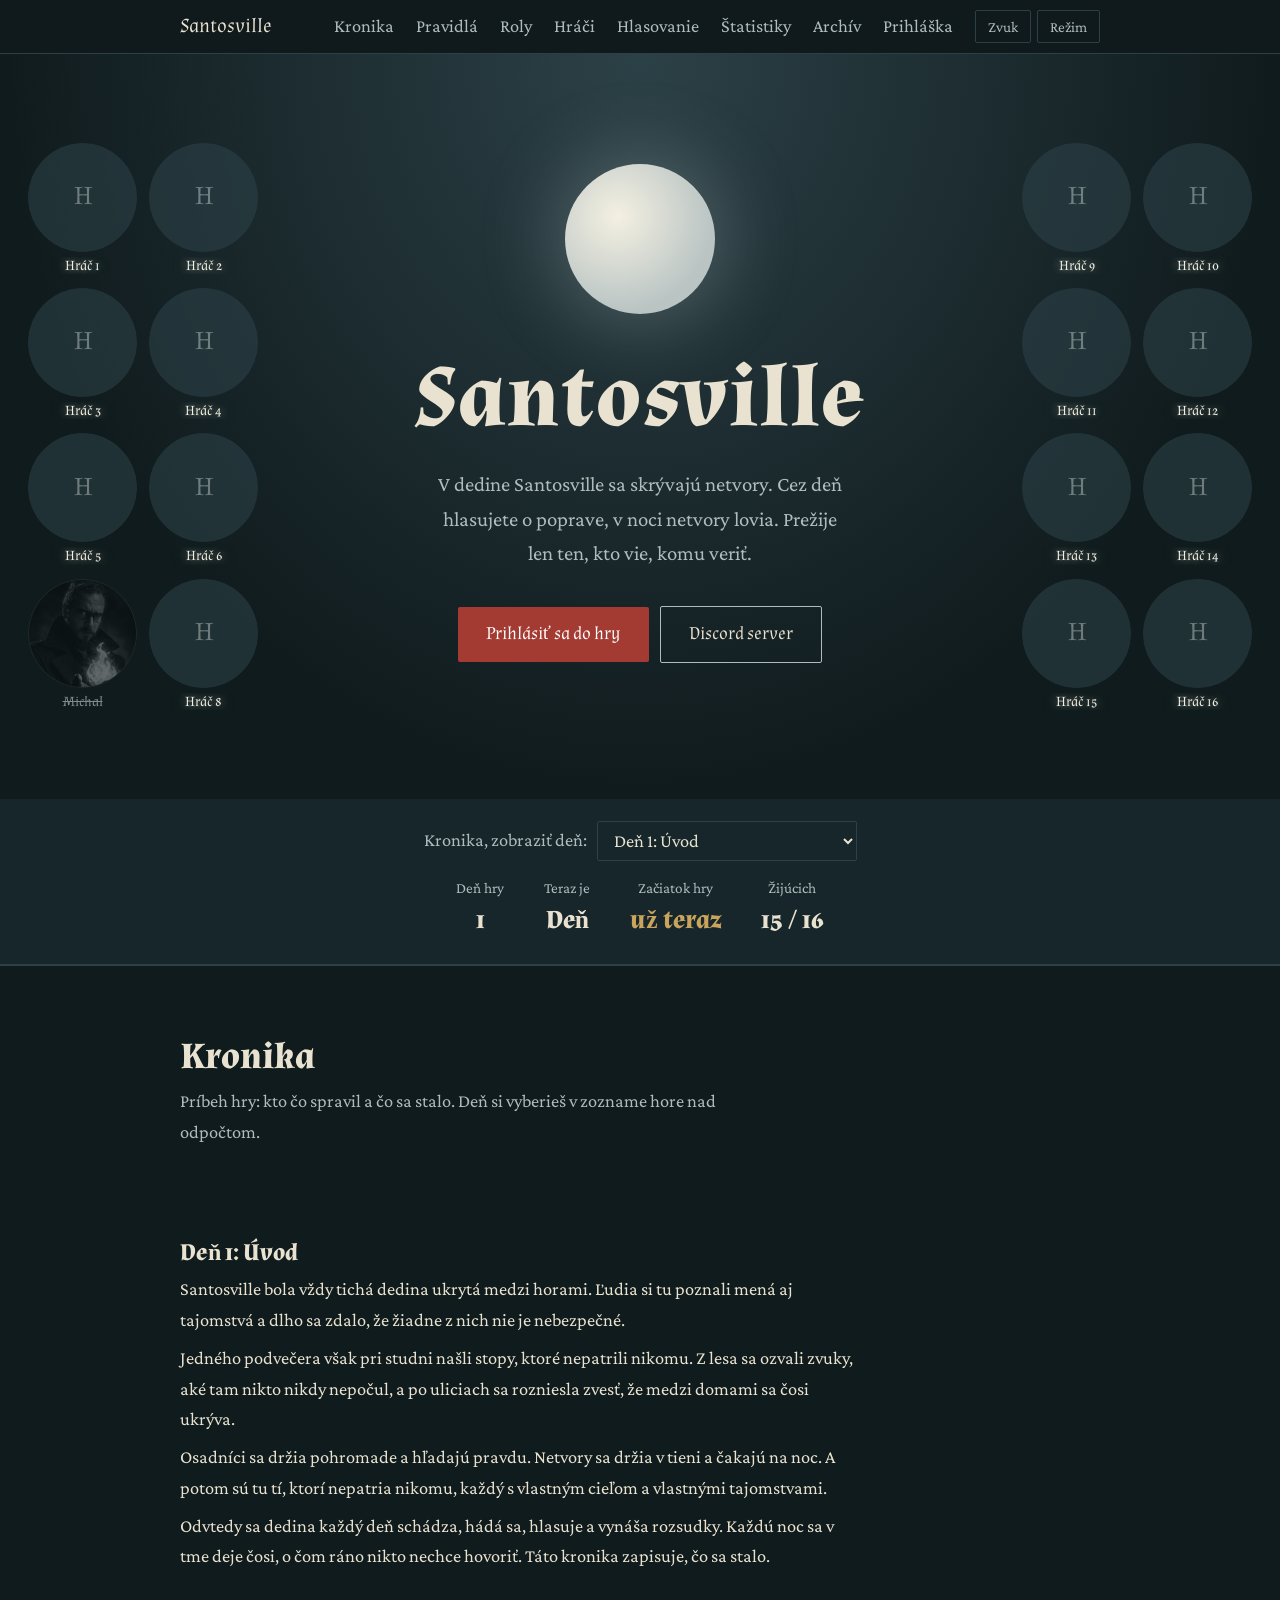
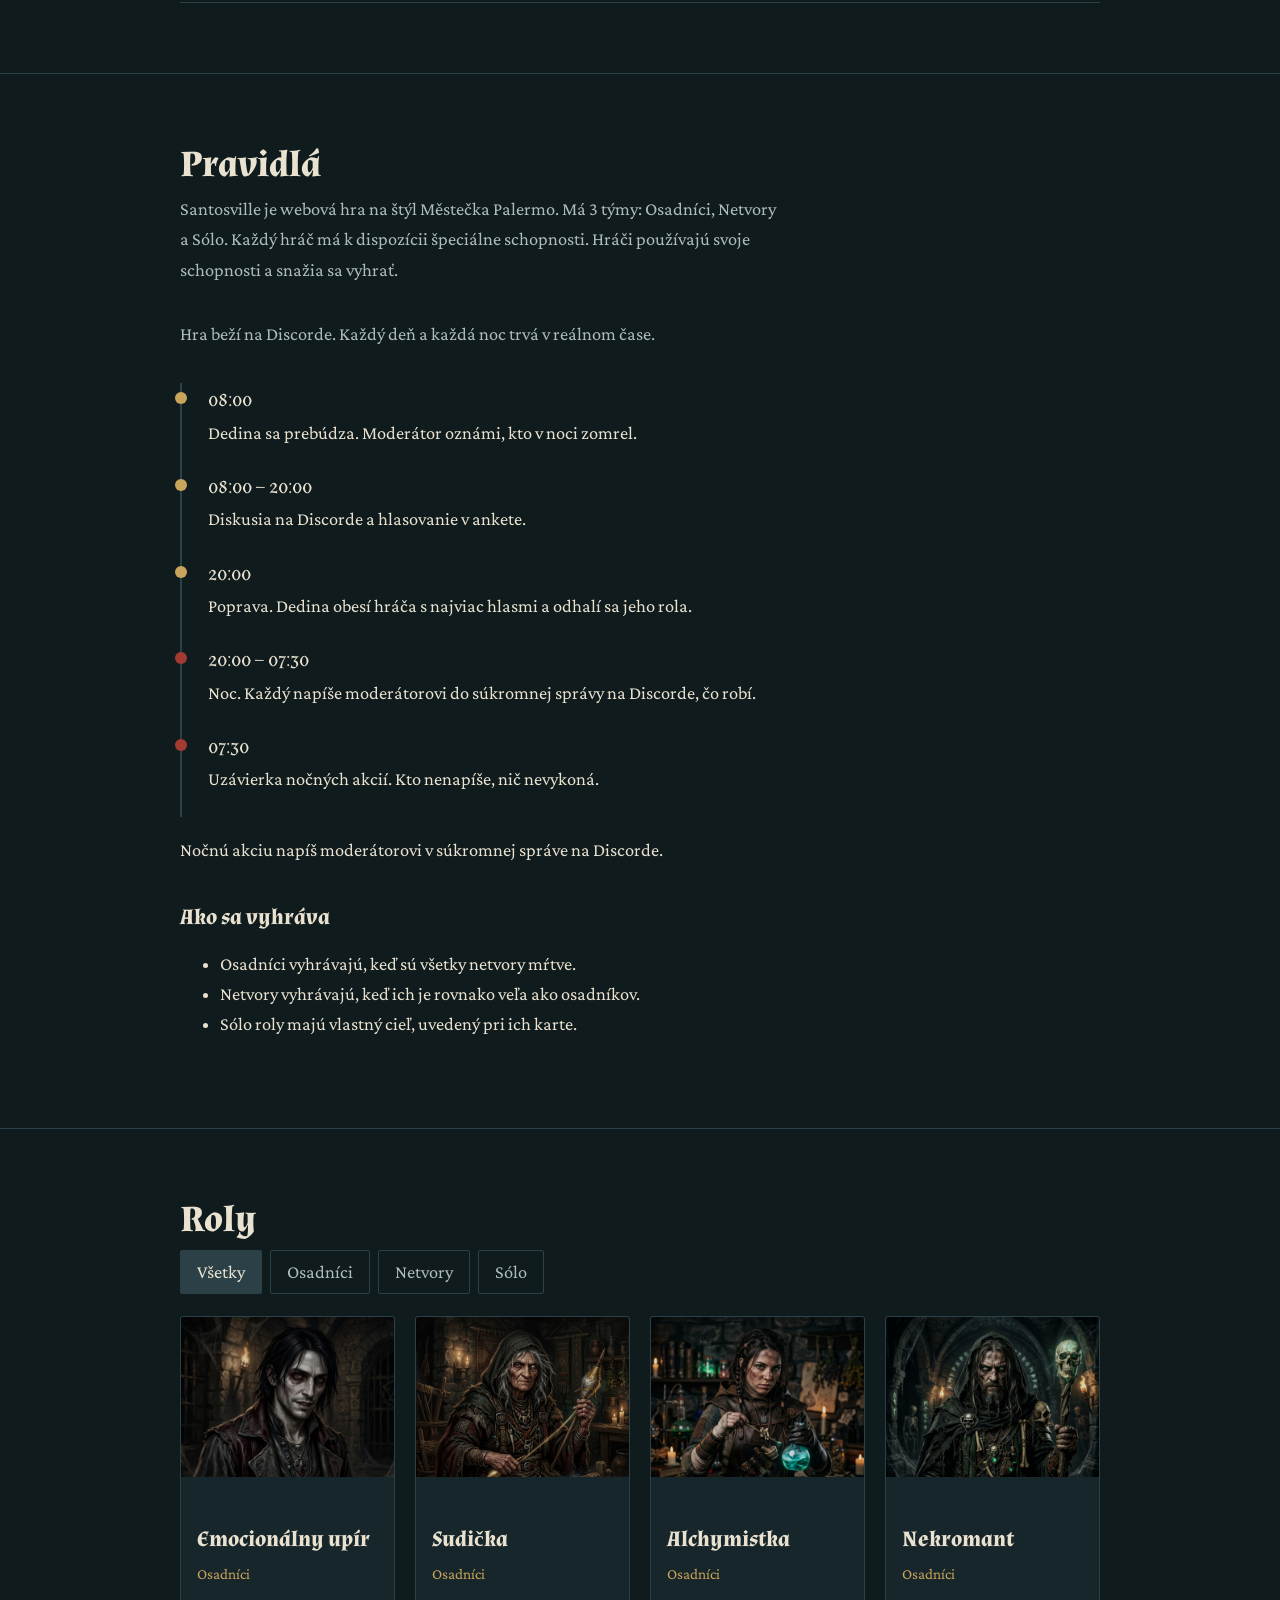
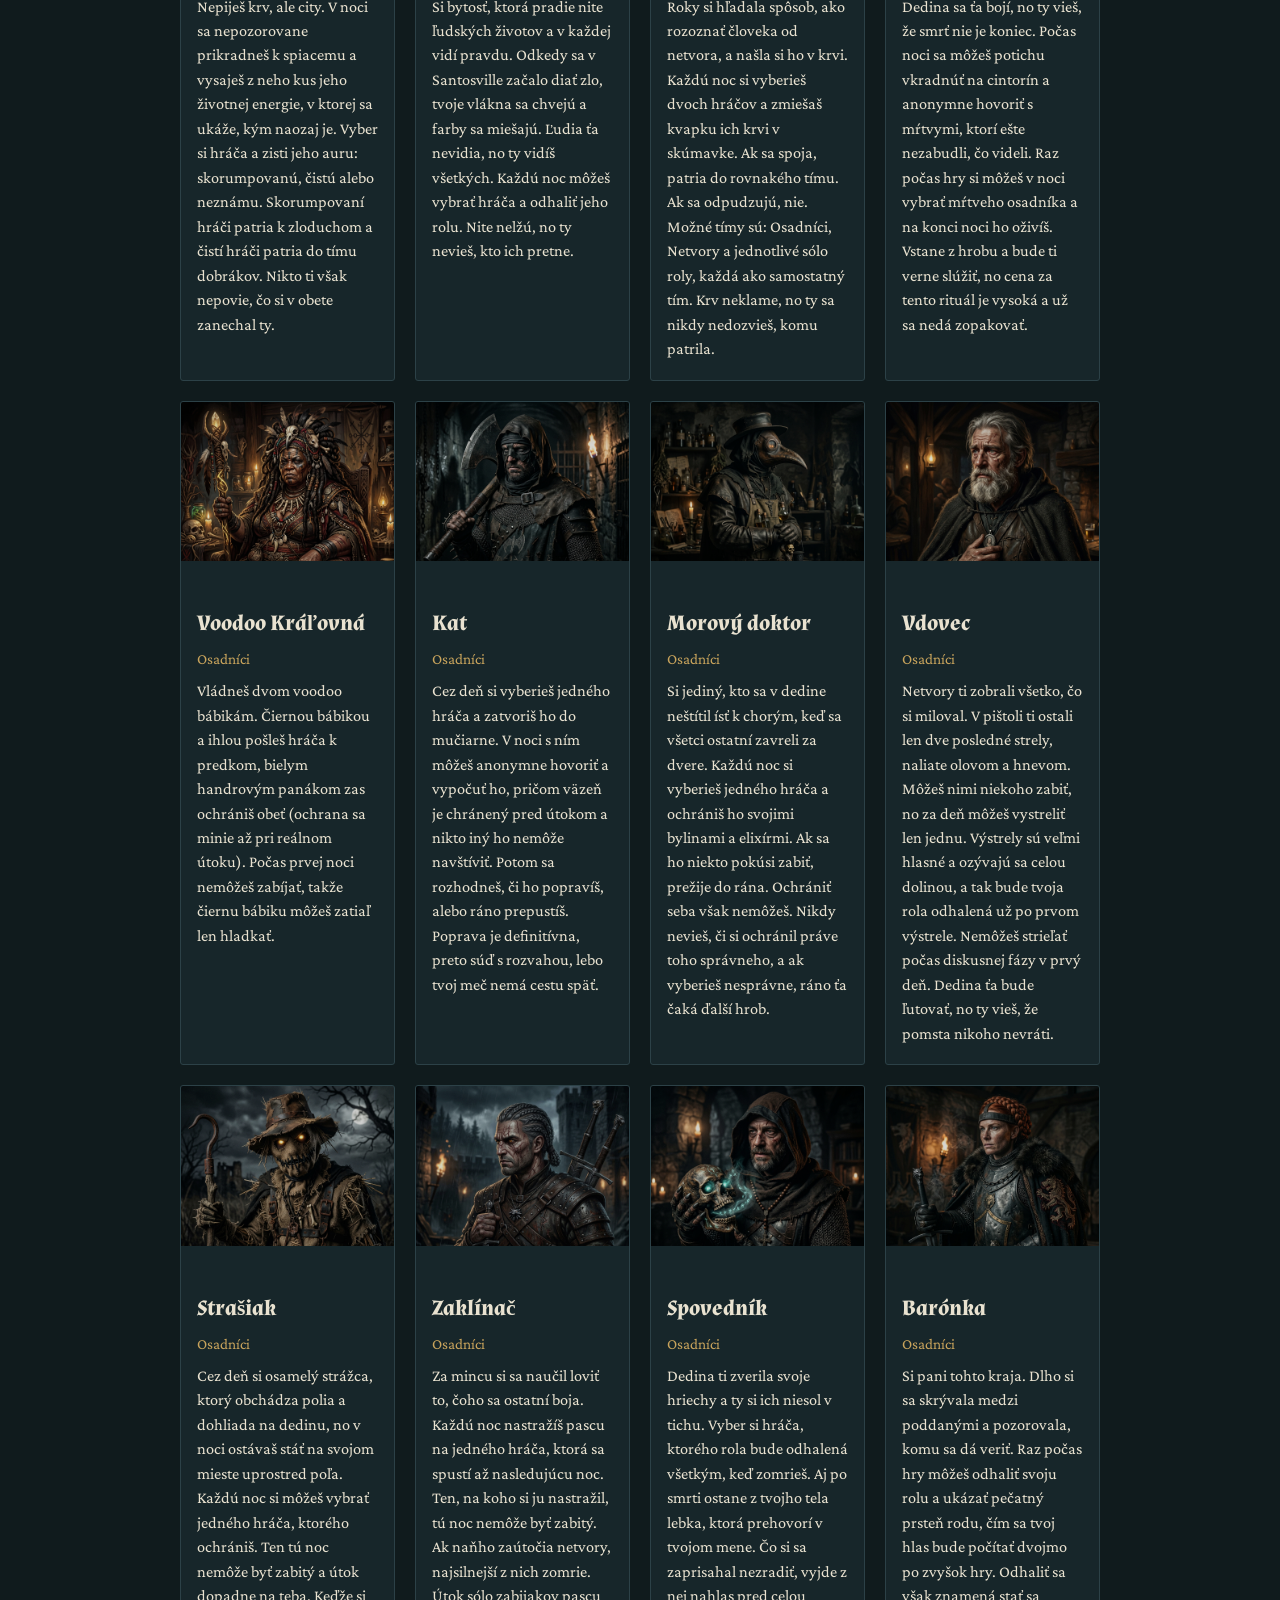
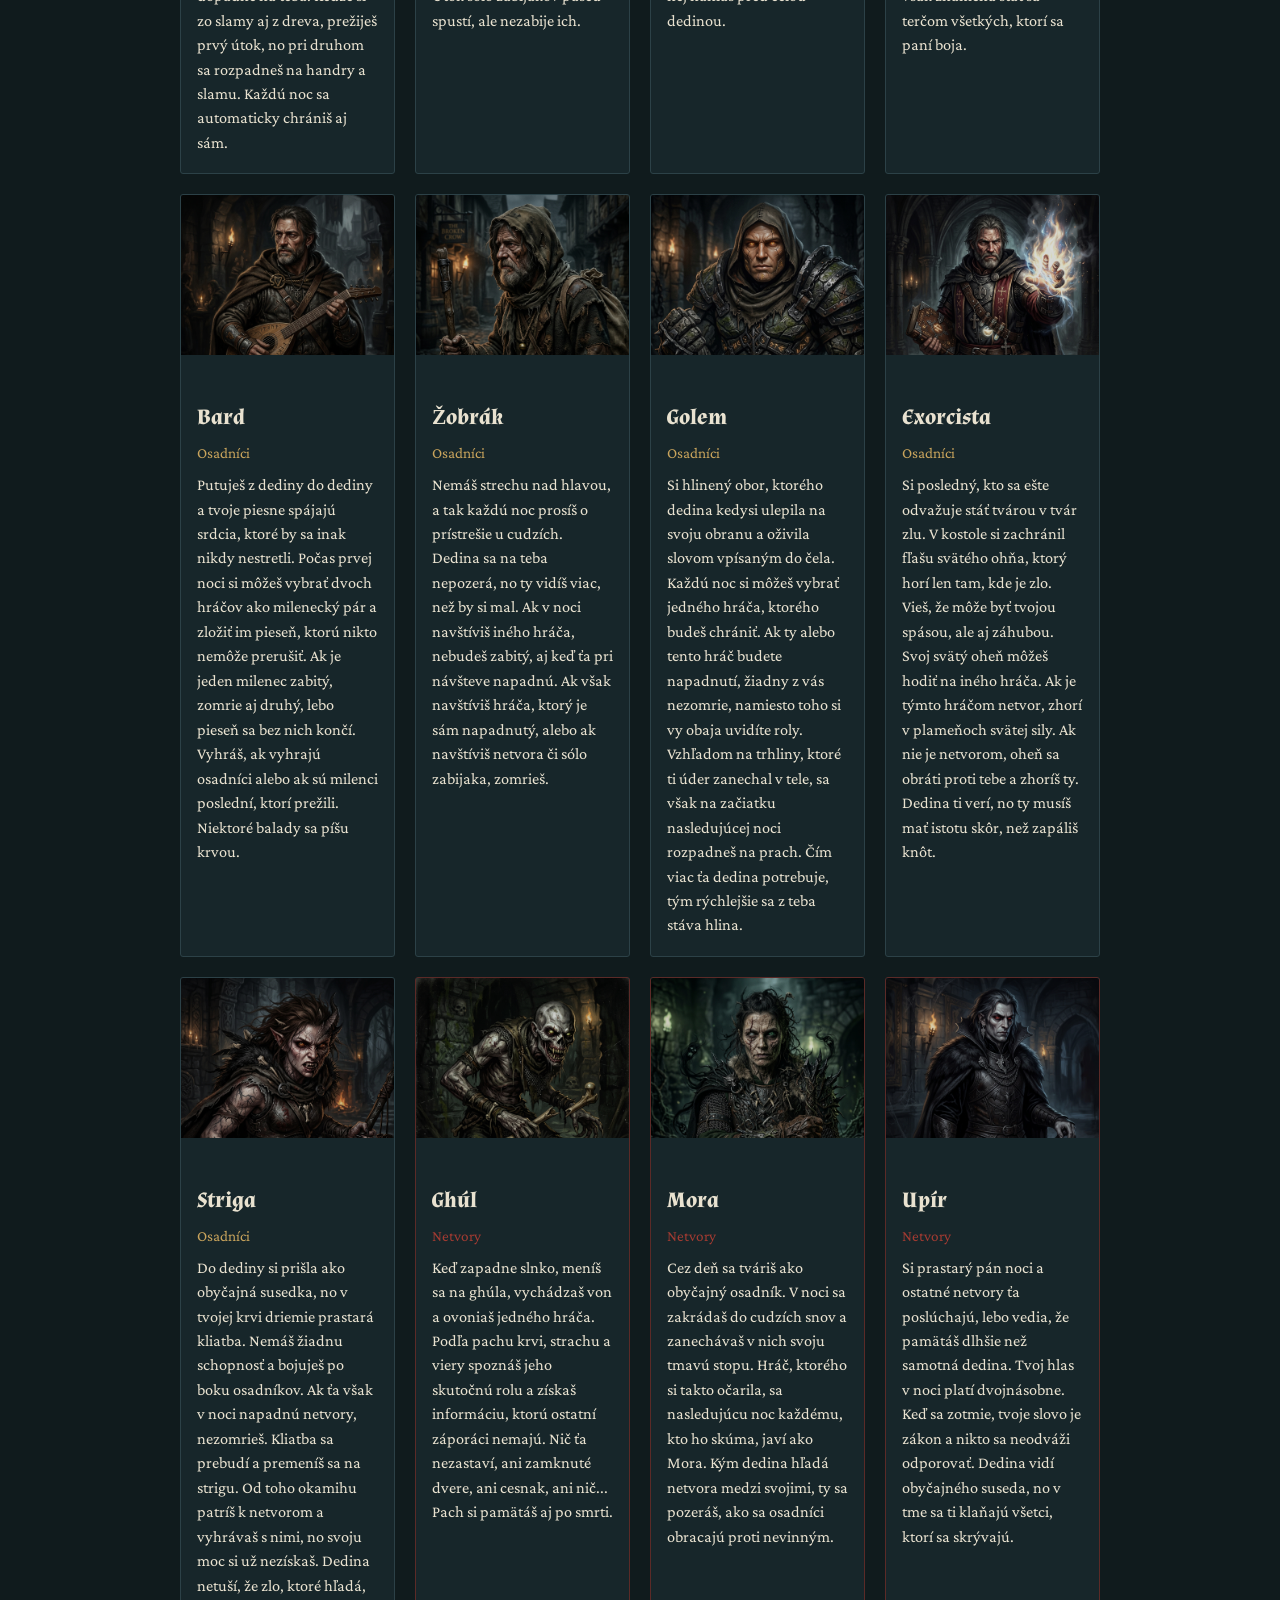
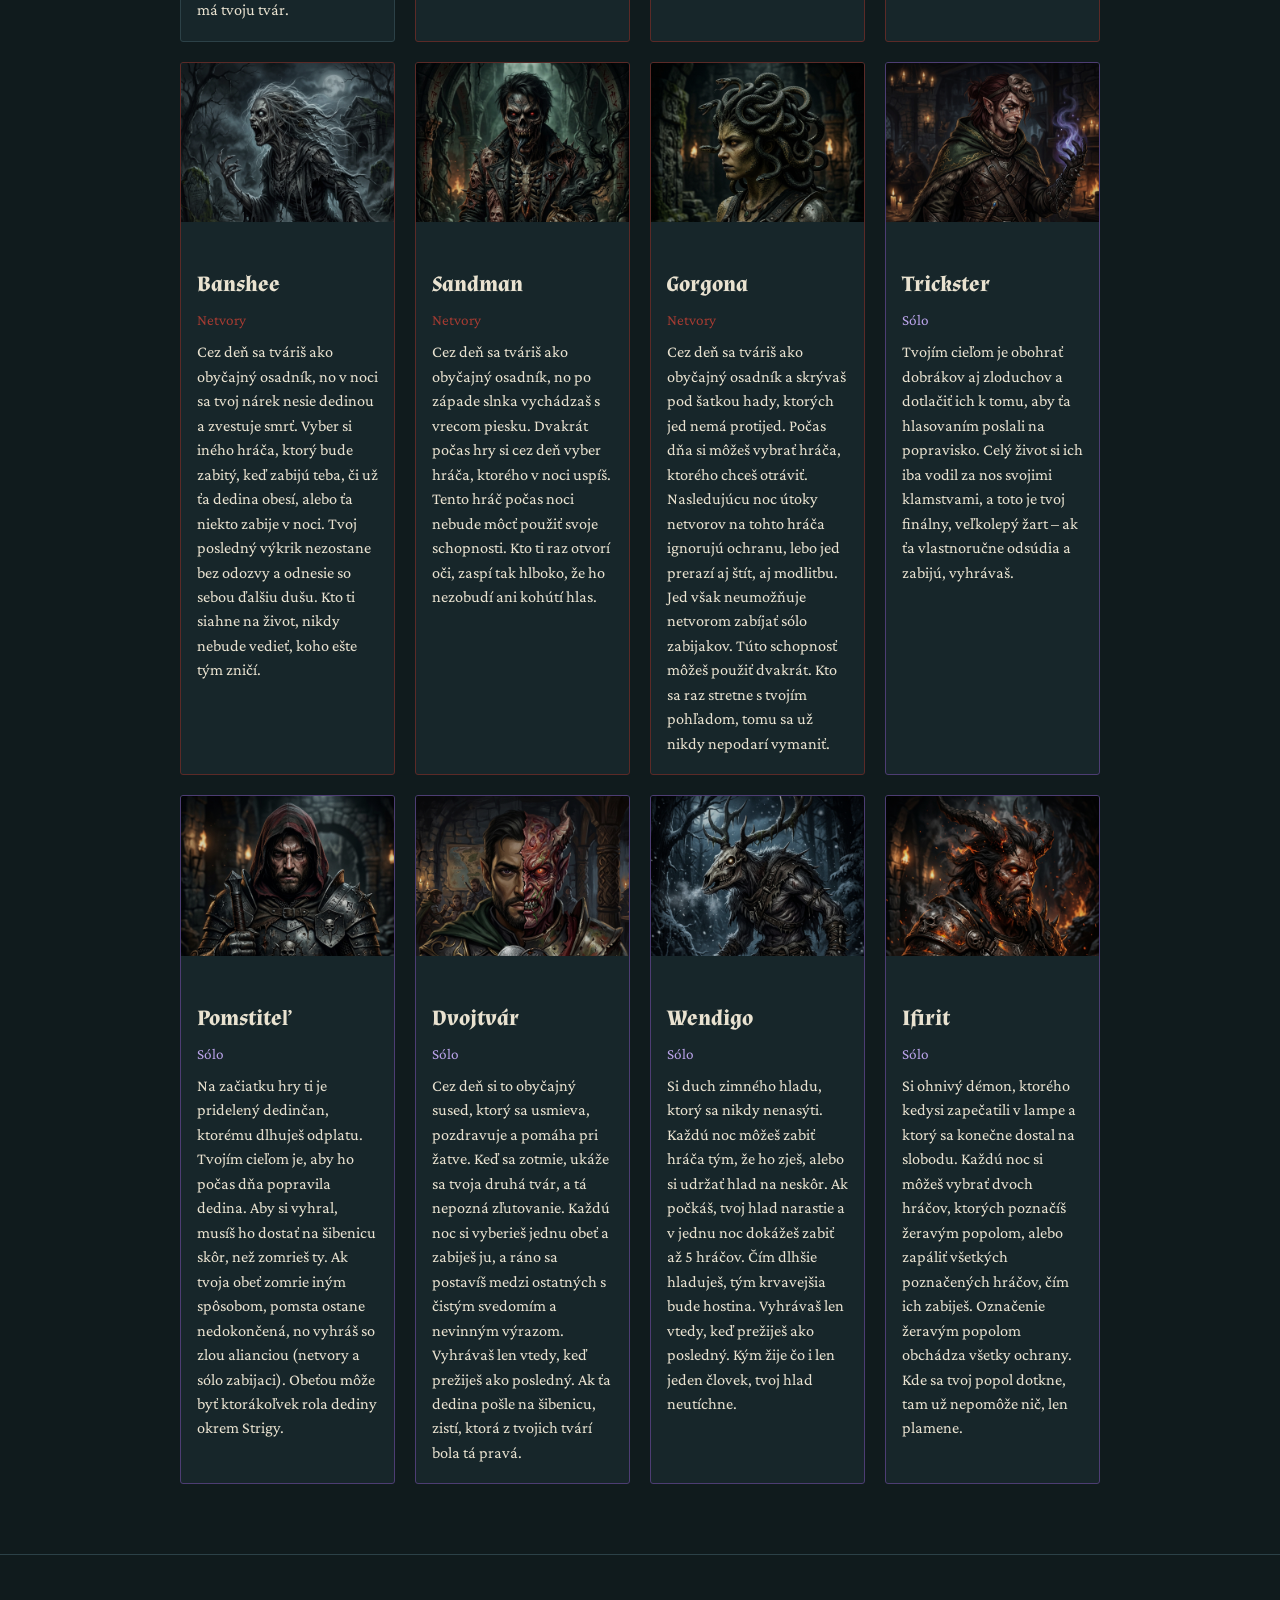
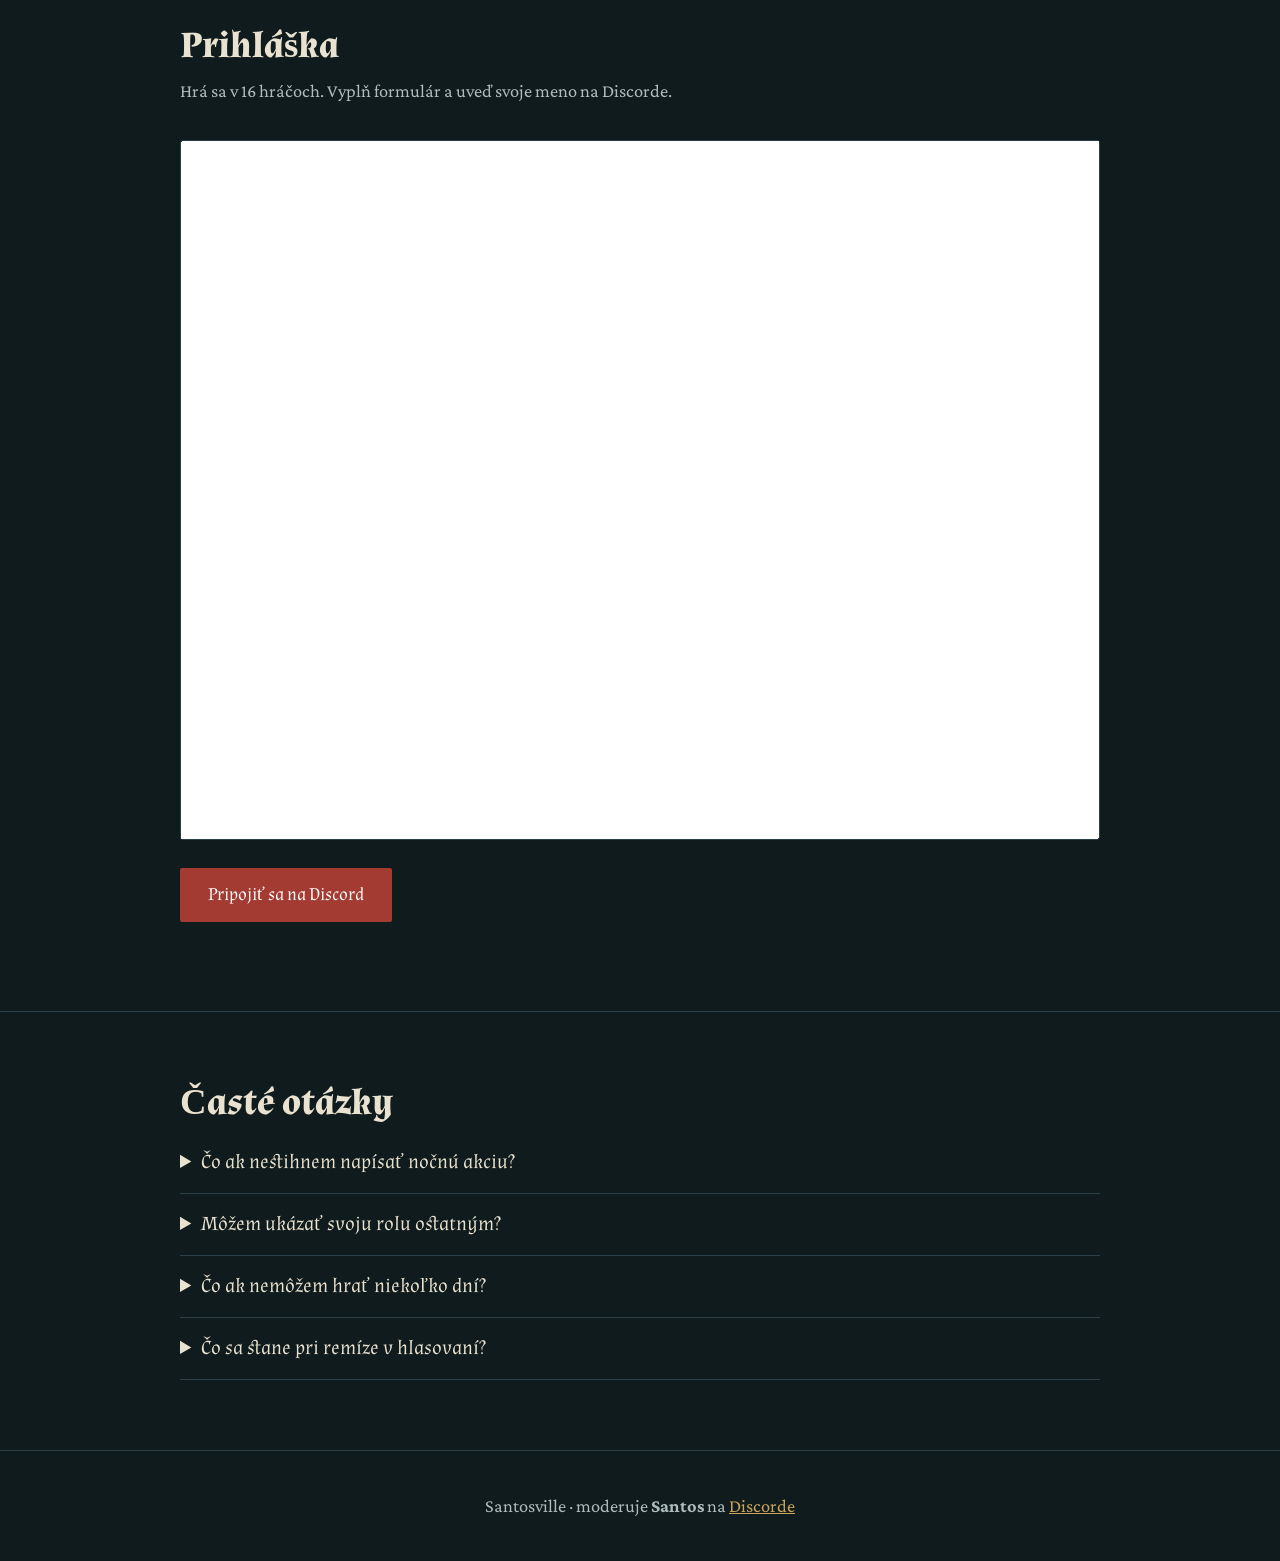
==== commit b0ce0995: "Add files via upload" ====
--- a/index.html
+++ b/index.html
@@ -7,8 +7,8 @@
 <meta property="og:type" content="website">
 <meta property="og:title" content="Santosville">
 <meta property="og:description" content="Online hra na Discorde v štýle Městečka Palermo. Osadníci proti zlému. Prežiješ noc?">
-<!-- ZMEŇ: za TVOJA-ADRESA dosaď adresu svojho webu z Netlify (musí byť celá, so začiatkom https://) -->
-<meta property="og:image" content="https://TVOJA-ADRESA.netlify.app/img/og.jpg">
+<!-- ZMEŇ: za TVOJE-MENO a NAZOV-REPOZITARA dosaď adresu svojho webu z GitHub Pages (musí byť celá, so začiatkom https://). Tento údaj nejde meniť v admine, čítajú ho roboty bez JavaScriptu. -->
+<meta property="og:image" content="https://TVOJE-MENO.github.io/NAZOV-REPOZITARA/img/og.jpg">
 <meta name="twitter:card" content="summary_large_image">
 <meta name="description" content="Online hra na Discorde v štýle Městečka Palermo. Osadníci, Netvory a sólo.">
 <link rel="icon" href="data:image/svg+xml,<svg xmlns=%27http://www.w3.org/2000/svg%27 viewBox=%270 0 100 100%27><text y=%27.9em%27 font-size=%2790%27>🌕</text></svg>">
@@ -29,7 +29,7 @@
   <div class="moon" aria-hidden="true"></div>
   <h1>Santosville</h1>
   <!-- ZMEŇ: úvodný text -->
-  <p>V dedine Santosville sa skrývajú netvory. Cez deň hlasujete o poprave, v noci netvory lovia. Prežije len ten, kto vie, komu veriť.</p>
+  <p id="uvod-text">V dedine Santosville sa skrývajú netvory. Cez deň hlasujete o poprave, v noci netvory lovia. Prežije len ten, kto vie, komu veriť.</p>
   <a class="btn" href="#prihlaska">Prihlásiť sa do hry</a>
   <!-- Odkaz na chat nastavíš v data.js -->
   <a class="btn druhy" href="https://discord.gg/TVOJ_ODKAZ" target="_blank" rel="noopener" data-chat>Discord server</a>
@@ -64,26 +64,15 @@
 <section id="pravidla">
   <div class="wrap">
     <h2>Pravidlá</h2>
-    <p class="lead">Santosville je webová hra na štýl Městečka Palermo. Má 3 týmy: Osadníci, Netvory a Sólo. Každý hráč má k dispozícii špeciálne schopnosti. Hráči používajú svoje schopnosti a snažia sa vyhrať.</p>
-    <p class="lead">Hra beží na Discorde. Každý deň a každá noc trvá v reálnom čase.</p>
+    <div id="pravidla-uvod"></div>
 
     <!-- ZMEŇ: časy podľa seba. Trieda "den" = zlatá bodka, bez nej = červená (noc) -->
-    <ol class="cas">
-      <li class="den"><time>08:00</time>Dedina sa prebúdza. Moderátor oznámi, kto v noci zomrel.</li>
-      <li class="den"><time>08:00 – 20:00</time>Diskusia na Discorde a hlasovanie v ankete.</li>
-      <li class="den"><time>20:00</time>Poprava. Dedina obesí hráča s najviac hlasmi a odhalí sa jeho rola.</li>
-      <li><time>20:00 – 07:30</time>Noc. Každý napíše moderátorovi do súkromnej správy na Discorde, čo robí.</li>
-      <li><time>07:30</time>Uzávierka nočných akcií. Kto nenapíše, nič nevykoná.</li>
-    </ol>
-    <p>Nočnú akciu napíš moderátorovi v súkromnej správe na Discorde.</p>
+    <ol class="cas" id="pravidla-casy"></ol>
+    <p id="pravidla-poznamka"></p>
 
     <h3 style="margin:40px 0 10px">Ako sa vyhráva</h3>
     <!-- ZMEŇ: ďalšie pravidlá -->
-    <ul>
-      <li>Osadníci vyhrávajú, keď sú všetky netvory mŕtve.</li>
-      <li>Netvory vyhrávajú, keď ich je rovnako veľa ako osadníkov.</li>
-      <li>Sólo roly majú vlastný cieľ, uvedený pri ich karte.</li>
-    </ul>
+    <ul id="pravidla-vyhra"></ul>
   </div>
 </section>
 
@@ -100,230 +89,7 @@
       <button type="button" aria-pressed="false" data-f="neutral">Sólo</button>
     </div>
 
-    <div class="roly">
-
-      <!-- ===== ŠABLÓNA ROLE: skopíruj celý blok <article>…</article> a prepíš ===== -->
-      <!-- Tím: class="rola" = Osadníci, "rola netvor" = Osadníci, "rola neutral" = sólo -->
-
-      <article class="rola">
-        <div class="foto"><img src="img/emupir.jpg" alt="Emocionálny upír" onerror="this.remove()"><span></span></div>
-        <div class="txt">
-          <h3>Emocionálny upír</h3>
-          <div class="tim">Osadníci</div>
-          <p> Nepijеš krv, ale city. V noci sa nepozorovane prikradneš k spiacemu a vysaješ z neho kus jeho životnej energie, v ktorej sa ukáže, kým naozaj je. Vyber si hráča a zisti jeho auru: skorumpovanú, čistú alebo neznámu. Skorumpovaní hráči patria k zloduchom a čistí hráči patria do tímu dobrákov. Nikto ti však nepovie, čo si v obete zanechal ty.</p>
-        </div>
-      </article>
-
-      
- <article class="rola">
-        <div class="foto"><img src="img/sudicka.jpg" alt="Sudička" onerror="this.remove()"><span></span></div>
-        <div class="txt">
-          <h3>Sudička</h3>
-          <div class="tim">Osadníci</div>
-          <p>Si bytosť, ktorá pradie nite ľudských životov a v každej vidí pravdu. Odkedy sa v Santosville začalo diať zlo, tvoje vlákna sa chvejú a farby sa miešajú. Ľudia ťa nevidia, no ty vidíš všetkých. Každú noc môžeš vybrať hráča a odhaliť jeho rolu. Nite nelžú, no ty nevieš, kto ich pretne.</p>
-        </div>
-      </article>
-
-<article class="rola">
-        <div class="foto"><img src="img/alchymistka.jpg" alt="Alchymistka" onerror="this.remove()"><span></span></div>
-        <div class="txt">
-          <h3>Alchymistka</h3>
-          <div class="tim">Osadníci</div>
-          <p>Roky si hľadala spôsob, ako rozoznať človeka od netvora, a našla si ho v krvi. Každú noc si vyberieš dvoch hráčov a zmiešaš kvapku ich krvi v skúmavke. Ak sa spoja, patria do rovnakého tímu. Ak sa odpudzujú, nie. Možné tímy sú: Osadníci, Netvory a jednotlivé sólo roly, každá ako samostatný tím. Krv neklame, no ty sa nikdy nedozvieš, komu patrila.</p>
-        </div>
-      </article>
-
-      <article class="rola">
-        <div class="foto"><img src="img/nekromant.jpg" alt="Nekromant" onerror="this.remove()"><span></span></div>
-        <div class="txt">
-          <h3>Nekromant</h3>
-          <div class="tim">Osadníci</div>
-          <p>Dedina sa ťa bojí, no ty vieš, že smrť nie je koniec. Počas noci sa môžeš potichu vkradnúť na cintorín a anonymne hovoriť s mŕtvymi, ktorí ešte nezabudli, čo videli. Raz počas hry si môžeš v noci vybrať mŕtveho osadníka a na konci noci ho oživíš. Vstane z hrobu a bude ti verne slúžiť, no cena za tento rituál je vysoká a už sa nedá zopakovať.</p>
-        </div>
-      </article>
-
-<article class="rola">
-        <div class="foto"><img src="img/voodoo.jpg" alt="Voodoo Kráľovná" onerror="this.remove()"><span></span></div>
-        <div class="txt">
-          <h3>Voodoo Kráľovná</h3>
-          <div class="tim">Osadníci</div>
-          <p>Vládneš dvom voodoo bábikám. Čiernou bábikou a ihlou pošleš hráča k predkom, bielym handrovým panákom zas ochrániš obeť (ochrana sa minie až pri reálnom útoku). Počas prvej noci nemôžeš zabíjať, takže čiernu bábiku môžeš zatiaľ len hladkať.</p>
-        </div>
-      </article>
-
-      <article class="rola">
-        <div class="foto"><img src="img/kat.jpg" alt="Kat" onerror="this.remove()"><span></span></div>
-        <div class="txt">
-          <h3>Kat</h3>
-          <div class="tim">Osadníci</div>
-          <p>Cez deň si vyberieš jedného hráča a zatvoriš ho do mučiarne. V noci s ním môžeš anonymne hovoriť a vypočuť ho, pričom väzeň je chránený pred útokom a nikto iný ho nemôže navštíviť. Potom sa rozhodneš, či ho popravíš, alebo ráno prepustíš. Poprava je definitívna, preto súď s rozvahou, lebo tvoj meč nemá cestu späť.</p>
-        </div>
-      </article>
-
-<article class="rola">
-        <div class="foto"><img src="img/doktor.jpg" alt="Doktor" onerror="this.remove()"><span></span></div>
-        <div class="txt">
-          <h3>Morový doktor</h3>
-          <div class="tim">Osadníci</div>
-          <p>Si jediný, kto sa v dedine neštítil ísť k chorým, keď sa všetci ostatní zavreli za dvere. Každú noc si vyberieš jedného hráča a ochrániš ho svojimi bylinami a elixírmi. Ak sa ho niekto pokúsi zabiť, prežije do rána. Ochrániť seba však nemôžeš. Nikdy nevieš, či si ochránil práve toho správneho, a ak vyberieš nesprávne, ráno ťa čaká ďalší hrob.</p>
-        </div>
-      </article>
-
-<article class="rola">
-        <div class="foto"><img src="img/vdovec.jpg" alt="Vdovec" onerror="this.remove()"><span></span></div>
-        <div class="txt">
-          <h3>Vdovec</h3>
-          <div class="tim">Osadníci</div>
-          <p>Netvory ti zobrali všetko, čo si miloval. V pištoli ti ostali len dve posledné strely, naliate olovom a hnevom. Môžeš nimi niekoho zabiť, no za deň môžeš vystreliť len jednu. Výstrely sú veľmi hlasné a ozývajú sa celou dolinou, a tak bude tvoja rola odhalená už po prvom výstrele. Nemôžeš strieľať počas diskusnej fázy v prvý deň. Dedina ťa bude ľutovať, no ty vieš, že pomsta nikoho nevráti.</p>
-        </div>
-      </article>
-
- <article class="rola">
-        <div class="foto"><img src="img/strasiak.jpg" alt="Strašiak" onerror="this.remove()"><span></span></div>
-        <div class="txt">
-          <h3>Strašiak</h3>
-          <div class="tim">Osadníci</div>
-          <p>Cez deň si osamelý strážca, ktorý obchádza polia a dohliada na dedinu, no v noci ostávaš stáť na svojom mieste uprostred poľa. Každú noc si môžeš vybrať jedného hráča, ktorého ochrániš. Ten tú noc nemôže byť zabitý a útok dopadne na teba. Keďže si zo slamy aj z dreva, prežiješ prvý útok, no pri druhom sa rozpadneš na handry a slamu. Každú noc sa automaticky chrániš aj sám.</p>
-        </div>
-      </article>
-
-<article class="rola">
-        <div class="foto"><img src="img/zaklinac.jpg" alt="Zaklínač" onerror="this.remove()"><span></span></div>
-        <div class="txt">
-          <h3>Zaklínač</h3>
-          <div class="tim">Osadníci</div>
-          <p>Za mincu si sa naučil loviť to, čoho sa ostatní boja. Každú noc nastražíš pascu na jedného hráča, ktorá sa spustí až nasledujúcu noc. Ten, na koho si ju nastražil, tú noc nemôže byť zabitý. Ak naňho zaútočia netvory, najsilnejší z nich zomrie. Útok sólo zabijakov pascu spustí, ale nezabije ich.</p>
-        </div>
-      </article>
-
-<article class="rola">
-        <div class="foto"><img src="img/spovednik.jpg" alt="spovedník" onerror="this.remove()"><span></span></div>
-        <div class="txt">
-          <h3>Spovedník</h3>
-          <div class="tim">Osadníci</div>
-          <p>Dedina ti zverila svoje hriechy a ty si ich niesol v tichu. Vyber si hráča, ktorého rola bude odhalená všetkým, keď zomrieš. Aj po smrti ostane z tvojho tela lebka, ktorá prehovorí v tvojom mene. Čo si sa zaprisahal nezradiť, vyjde z nej nahlas pred celou dedinou.</p>
-        </div>
-      </article>
-
-<article class="rola">
-        <div class="foto"><img src="img/baronka.jpg" alt="barónka" onerror="this.remove()"><span></span></div>
-        <div class="txt">
-          <h3>Barókan</h3>
-          <div class="tim">Osadníci</div>
-          <p>Si pani tohto kraja. Dlho si sa skrývala medzi poddanými a pozorovala, komu sa dá veriť. Raz počas hry môžeš odhaliť svoju rolu a ukázať pečatný prsteň rodu, čím sa tvoj hlas bude počítať dvojmo po zvyšok hry. Odhaliť sa však znamená stať sa terčom všetkých, ktorí sa paní boja.</p>
-        </div>
-      </article>
-
-  <article class="rola">
-        <div class="foto"><img src="img/bard.jpg" alt="bard" onerror="this.remove()"><span></span></div>
-        <div class="txt">
-          <h3>Bard</h3>
-          <div class="tim">Osadníci</div>
-          <p>Putuješ z dediny do dediny a tvoje piesne spájajú srdcia, ktoré by sa inak nikdy nestretli. Počas prvej noci si môžeš vybrať dvoch hráčov ako milenecký pár a zložiť im pieseň, ktorú nikto nemôže prerušiť. Ak je jeden milenec zabitý, zomrie aj druhý, lebo pieseň sa bez nich končí. Vyhráš, ak vyhrajú osadníci alebo ak sú milenci poslední, ktorí prežili. Niektoré balady sa píšu krvou.</p>
-        </div>
-      </article>
-
-<article class="rola">
-        <div class="foto"><img src="img/zobrak.jpg" alt="žobrák" onerror="this.remove()"><span></span></div>
-        <div class="txt">
-          <h3>Žobrák</h3>
-          <div class="tim">Osadníci</div>
-          <p>Nemáš strechu nad hlavou, a tak každú noc prosíš o prístrešie u cudzích. Dedina sa na teba nepozerá, no ty vidíš viac, než by si mal. Ak v noci navštíviš iného hráča, nebudeš zabitý, aj keď ťa pri návšteve napadnú. Ak však navštíviš hráča, ktorý je sám napadnutý, alebo ak navštíviš netvora či sólo zabijaka, zomrieš.</p>
-        </div>
-      </article>
-
-<article class="rola">
-        <div class="foto"><img src="img/exorcista.jpg" alt="Exorcista" onerror="this.remove()"><span></span></div>
-        <div class="txt">
-          <h3>Exorcista</h3>
-          <div class="tim">Osadníci</div>
-          <p>Si posledný, kto sa ešte odvažuje stáť tvárou v tvár zlu. V kostole si zachránil fľašu svätého ohňa, ktorý horí len tam, kde je zlo. Vieš, že môže byť tvojou spásou, ale aj záhubou. Svoj svätý oheň môžeš hodiť na iného hráča. Ak je týmto hráčom netvor, zhorí v plameňoch svätej sily. Ak nie je netvorom, oheň sa obráti proti tebe a zhoríš ty. Dedina ti verí, no ty musíš mať istotu skôr, než zapáliš knôt.</p>
-        </div>
-      </article>
-
- <article class="rola">
-        <div class="foto"><img src="img/striga.jpg" alt="Striga" onerror="this.remove()"><span></span></div>
-        <div class="txt">
-          <h3>Striga</h3>
-          <div class="tim">Osadníci</div>
-          <p>Do dediny si prišla ako obyčajná sused­ka, no v tvojej krvi driemie prastará kliatba. Nemáš žiadnu schopnosť a bojuješ po boku osadníkov. Ak ťa však v noci napadnú netvory, nezomrieš. Kliatba sa prebudí a premeníš sa na strigu. Od toho okamihu patríš k netvorom a vyhrávaš s nimi, no svoju moc si už nezískaš. Dedina netuší, že zlo, ktoré hľadá, má tvoju tvár.</p>
-        </div>
-      </article>
-
-      <article class="rola netvor">
-        <div class="foto"><img src="img/ghul.jpg" alt="Ghul" onerror="this.remove()"><span></span></div>
-        <div class="txt">
-          <h3>Ghúl</h3>
-          <div class="tim">Netvory</div>
-          <p>Keď zapadne slnko, meníš sa na ghúla, vychádzaš von a ovoniaš jedného hráča. Podľa pachu krvi, strachu a viery spoznáš jeho skutočnú rolu a získaš informáciu, ktorú ostatní záporáci nemajú. Nič ťq nezastaví, ani zamknuté dvere, ani cesnak, ani nič... Pach si pamätáš aj po smrti.</p>
-        </div>
-      </article>
-
-      <article class="rola netvor">
-        <div class="foto"><img src="img/mora.jpg" alt="Mora" onerror="this.remove()"><span></span></div>
-        <div class="txt">
-          <h3>Mora</h3>
-          <div class="tim">Netvory</div>
-          <p>Cez deň sa tváriš ako obyčajný osadník. V noci sa zakrádaš do cudzích snov a zanechávaš v nich svoju tmavú stopu. Hráč, ktorého si takto očarila, sa nasledujúcu noc každému, kto ho skúma, javí ako Mora. Kým dedina hľadá netvora medzi svojimi, ty sa pozeráš, ako sa osadníci obracajú proti nevinným.</p>
-        </div>
-      </article>
-
-  <article class="rola netvor">
-        <div class="foto"><img src="img/upir.jpg" alt="Upír" onerror="this.remove()"><span></span></div>
-        <div class="txt">
-          <h3>Upír</h3>
-          <div class="tim">Netvory</div>
-          <p>Si prastarý pán noci a ostatné netvory ťa poslúchajú, lebo vedia, že pamätáš dlhšie než samotná dedina. Tvoj hlas v noci platí dvojnásobne. Keď sa zotmie, tvoje slovo je zákon a nikto sa neodváži odporovať. Dedina vidí obyčajného suseda, no v tme sa ti klaňajú všetci, ktorí sa skrývajú.</p>
-        </div>
-      </article>
-
-<article class="rola netvor">
-        <div class="foto"><img src="img/banshee.jpg" alt="Banshee" onerror="this.remove()"><span></span></div>
-        <div class="txt">
-          <h3>Banshee</h3>
-          <div class="tim">Netvory</div>
-          <p>Cez deň sa tváriš ako obyčajný osadník, no v noci sa tvoj nárek nesie dedinou a zvestuje smrť. Vyber si iného hráča, ktorý bude zabitý, keď zabijú teba, či už ťa dedina obesí, alebo ťa niekto zabije v noci. Tvoj posledný výkrik nezostane bez odozvy a odnesie so sebou ďalšiu dušu. Kto ti siahne na život, nikdy nebude vedieť, koho ešte tým zničí.</p>
-        </div>
-      </article>
-
-      <article class="rola neutral">
-        <div class="foto"><img src="img/trickster.jpg" alt="Trickster" onerror="this.remove()"><span></span></div>
-        <div class="txt">
-          <h3>Trickster</h3>
-          <div class="tim">Sólo</div>
-          <p>Tvojím cieľom je obohrať dobrákov aj zloduchov a dotlačiť ich k tomu, aby ťa hlasovaním poslali na popravisko. Celý život si ich iba vodil za nos svojimi klamstvami, a toto je tvoj finálny, veľkolepý žart – ak ťa vlastnoručne odsúdia a zabijú, vyhrávaš.</p>
-        </div>
-      </article>
-
- <article class="rola neutral">
-        <div class="foto"><img src="img/pomstitel.jpg" alt="Pomstiteľ" onerror="this.remove()"><span></span></div>
-        <div class="txt">
-          <h3>Pomstiteľ</h3>
-          <div class="tim">Sólo</div>
-          <p>Na začiatku hry ti je pridelený dedinčan, ktorému dlhuješ odplatu. Tvojím cieľom je, aby ho počas dňa popravila dedina. Aby si vyhral, musíš ho dostať na šibenicu skôr, než zomrieš ty. Ak tvoja obeť zomrie iným spôsobom, pomsta ostane nedokončená, no vyhráš so zlou alianciou (netvory a sólo zabijaci). Obeťou môže byť ktorákoľvek rola dediny okrem Strigy.</p>
-        </div>
-      </article>
-
-      <article class="rola neutral">
-        <div class="foto"><img src="img/dvojtvar.jpg" alt="Dvojtvár" onerror="this.remove()"><span></span></div>
-        <div class="txt">
-          <h3>Dvojtvár</h3>
-          <div class="tim">Sólo</div>
-          <p>Cez deň si to obyčajný sused, ktorý sa usmieva, pozdravuje a pomáha pri žatve. Keď sa zotmie, ukáže sa tvoja druhá tvár, a tá nepozná zľutovanie. Každú noc si vyberieš jednu obeť a zabiješ ju, a ráno sa postavíš medzi ostatných s čistým svedomím a nevinným výrazom. Vyhrávaš len vtedy, keď prežiješ ako posledný. Ak ťa dedina pošle na šibenicu, zistí, ktorá z tvojich tvárí bola tá pravá.</p>
-        </div>
-      </article>
-
- <article class="rola neutral">
-        <div class="foto"><img src="img/wendigo.jpg" alt="Wendigo" onerror="this.remove()"><span></span></div>
-        <div class="txt">
-          <h3>Wendigo</h3>
-          <div class="tim">Sólo</div>
-          <p>Si duch zimného hladu, ktorý sa nikdy nenasýti. Každú noc môžeš zabiť hráča tým, že ho zješ, alebo si udržať hlad na neskôr. Ak počkáš, tvoj hlad narastie a v jednu noc dokážeš zabiť až 5 hráčov. Čím dlhšie hladuješ, tým krvavejšia bude hostina. Vyhrávaš len vtedy, keď prežiješ ako posledný. Kým žije čo i len jeden človek, tvoj hlad neutíchne.</p>
-        </div>
-      </article>
-      <!-- sem pridávaj ďalšie roly -->
-
-    </div>
+    <div class="roly" id="roly-zoznam"></div>
   </div>
 </section>
 
@@ -331,7 +97,7 @@
 <section id="prihlaska">
   <div class="wrap">
     <h2>Prihláška</h2>
-    <p class="lead">Hrá sa v 16 hráčoch. Vyplň formulár a uveď svoje meno na Discorde.</p>
+    <p class="lead" id="prihlaska-text"></p>
 
     <!-- Odkaz na formulár nastavíš v data.js (ODKAZY.prihlaska) -->
     <div id="prihlaska-form"></div>
@@ -344,16 +110,13 @@
   <div class="wrap">
     <h2>Časté otázky</h2>
     <!-- ZMEŇ: skopíruj <details> blok a pridaj ďalšie otázky -->
-    <details><summary>Čo ak nestihnem napísať nočnú akciu?</summary><p>Moderátor ju nezapočíta a tvoja rola v tú noc nič nevykoná.</p></details>
-    <details><summary>Môžem ukázať svoju rolu ostatným?</summary><p>Ak chceš, môžeš tvrdiť čokoľvek. Screenshoty zo súkromných správ s moderátorom sú zakázané.</p></details>
-    <details><summary>Čo ak nemôžem hrať niekoľko dní?</summary><p>Daj vedieť vopred. Ak mlčíš dva dni po sebe, dedina ťa zoberie ako mŕtveho.</p></details>
-    <details><summary>Čo sa stane pri remíze v hlasovaní?</summary><p>Nikto nie je obesený a hra pokračuje nocou.</p></details>
+    <div id="faq-zoznam"></div>
   </div>
 </section>
 
 
 <footer>
-  <div class="wrap">Santosville · moderuje <b>Santos</b> na <a href="https://discord.gg/TVOJ_ODKAZ" data-chat target="_blank" rel="noopener">Discorde</a></div>
+  <div class="wrap">Santosville · moderuje <b id="pata-moderator">Santos</b> na <a href="https://discord.gg/mjeFhJpp4Q" data-chat target="_blank" rel="noopener">Discorde</a></div>
 </footer>
 
 </body>
--- a/style.css
+++ b/style.css
@@ -233,3 +233,55 @@
 .mozaika .mrtvy:hover .av,a.hrac.mrtvy:hover .av{filter:grayscale(.4);opacity:.9}
 @media (hover:none){.mozaika a:hover .av,a.hrac:hover .av{transform:none}}
 @media (prefers-reduced-motion:reduce){.av,.av img{transition:none}}
+
+/* ===== Zahmlené roly (zoznam ROLY_SKRYTE v data.js alebo trieda "skryta") ===== */
+.rola.skryta>*{filter:blur(9px);opacity:.75;user-select:none;pointer-events:none}
+.rola.skryta{cursor:default}
+.rola.skryta:hover,.rola.skryta:focus-within{transform:none;box-shadow:none;border-color:var(--hmla)}
+
+/* ===== Správa (admin.html) ===== */
+body.admin .admin-bar{position:sticky;top:0;z-index:10;background:var(--noc2);border-bottom:1px solid var(--hmla)}
+body.admin .admin-bar .wrap{display:flex;gap:8px 18px;flex-wrap:wrap;align-items:center;padding-top:10px;padding-bottom:10px}
+body.admin .admin-bar .logo{color:var(--striebro);text-decoration:none}
+body.admin .admin-bar b{font-family:Almendra,serif;font-size:1.25rem;margin-right:auto}
+.a-stav{font-size:.95rem;color:var(--striebro)}
+.a-stav.zmenene{color:var(--zlato)}
+.admin-bar .btn{border:0;cursor:pointer;padding:8px 20px;font-size:1rem}
+#a-navod,#a-koncept{margin-bottom:14px}
+#a-koncept .zmaz{margin-left:8px}
+.a-taby{display:flex;flex-wrap:wrap;gap:8px;margin:22px 0 10px}
+.a-taby .tab{background:none;border:1px solid var(--hmla);color:var(--striebro);padding:8px 18px;font:inherit;border-radius:2px;cursor:pointer}
+.a-taby .tab[aria-pressed="true"]{background:var(--hmla);color:var(--kost)}
+#a-panel h3{margin:28px 0 8px}
+.mriezka{display:grid;grid-template-columns:repeat(auto-fit,minmax(230px,1fr));gap:14px 18px}
+.pole{display:flex;flex-direction:column;gap:4px;font-size:1rem}
+.pole.siroke{grid-column:1/-1}
+.pole>span{color:var(--striebro);font-size:.95rem}
+.pole small{color:var(--striebro);opacity:.8}
+.pole input:not([type=checkbox]),.pole select,.pole textarea,.a-tab input{width:100%;background:var(--noc);color:var(--kost);border:1px solid var(--hmla);padding:8px 10px;font:inherit;font-size:1rem;border-radius:2px}
+.pole textarea{resize:vertical;line-height:1.5}
+.pole input:focus,.pole select:focus,.pole textarea:focus,.a-tab input:focus{outline:2px solid var(--zlato);outline-offset:1px}
+.pole.zaskrt{flex-direction:row;align-items:center;gap:8px}
+.pole.zaskrt>span{color:var(--kost)}
+.vitazi-vyber{display:flex;flex-wrap:wrap;gap:6px 18px}
+.karta{border:1px solid var(--hmla);border-radius:2px;background:var(--noc2);margin-bottom:8px;padding:0}
+.karta summary{padding:10px 14px;font-size:1.1rem}
+.karta-telo{padding:6px 14px 16px;border-top:1px solid var(--hmla)}
+.karta-telo>.mriezka{margin-top:12px}
+.akcie{display:flex;flex-wrap:wrap;gap:8px;margin-top:16px}
+.btn.mala,.zmaz.mala{padding:5px 14px;font-size:.95rem;font-family:inherit;cursor:pointer}
+button.btn{border:0;cursor:pointer}
+.prazdne{color:var(--striebro);font-style:italic}
+.a-tab td{padding:6px 6px}
+.a-tab td:first-child input{min-width:70px}
+.a-tab td input{min-width:120px}
+
+.a-tab input[type=checkbox]{width:auto;min-width:0}
+.rychla{background:var(--noc2);border:1px solid var(--hmla);border-left:3px solid var(--krv);padding:12px 16px 4px;margin:0 0 18px;border-radius:2px}
+.rychla h4{font-family:Almendra,serif;font-size:1.15rem;margin:0 0 10px;color:var(--kost)}
+.rychla .info{color:var(--striebro);font-size:.95rem;margin:0 0 8px}
+#a-panel h4{font-family:Almendra,serif;font-size:1.15rem;margin:18px 0 8px;color:var(--striebro)}
+.kontrola{margin:14px 0;border-left-color:var(--krv)}
+.kontrola summary{font-size:1.1rem;color:var(--kost)}
+.kontrola ul{margin:8px 0 0;padding-left:20px}
+body.admin .admin-bar .btn.druhy{margin-left:0;padding:8px 16px;font-size:1rem;cursor:pointer}
